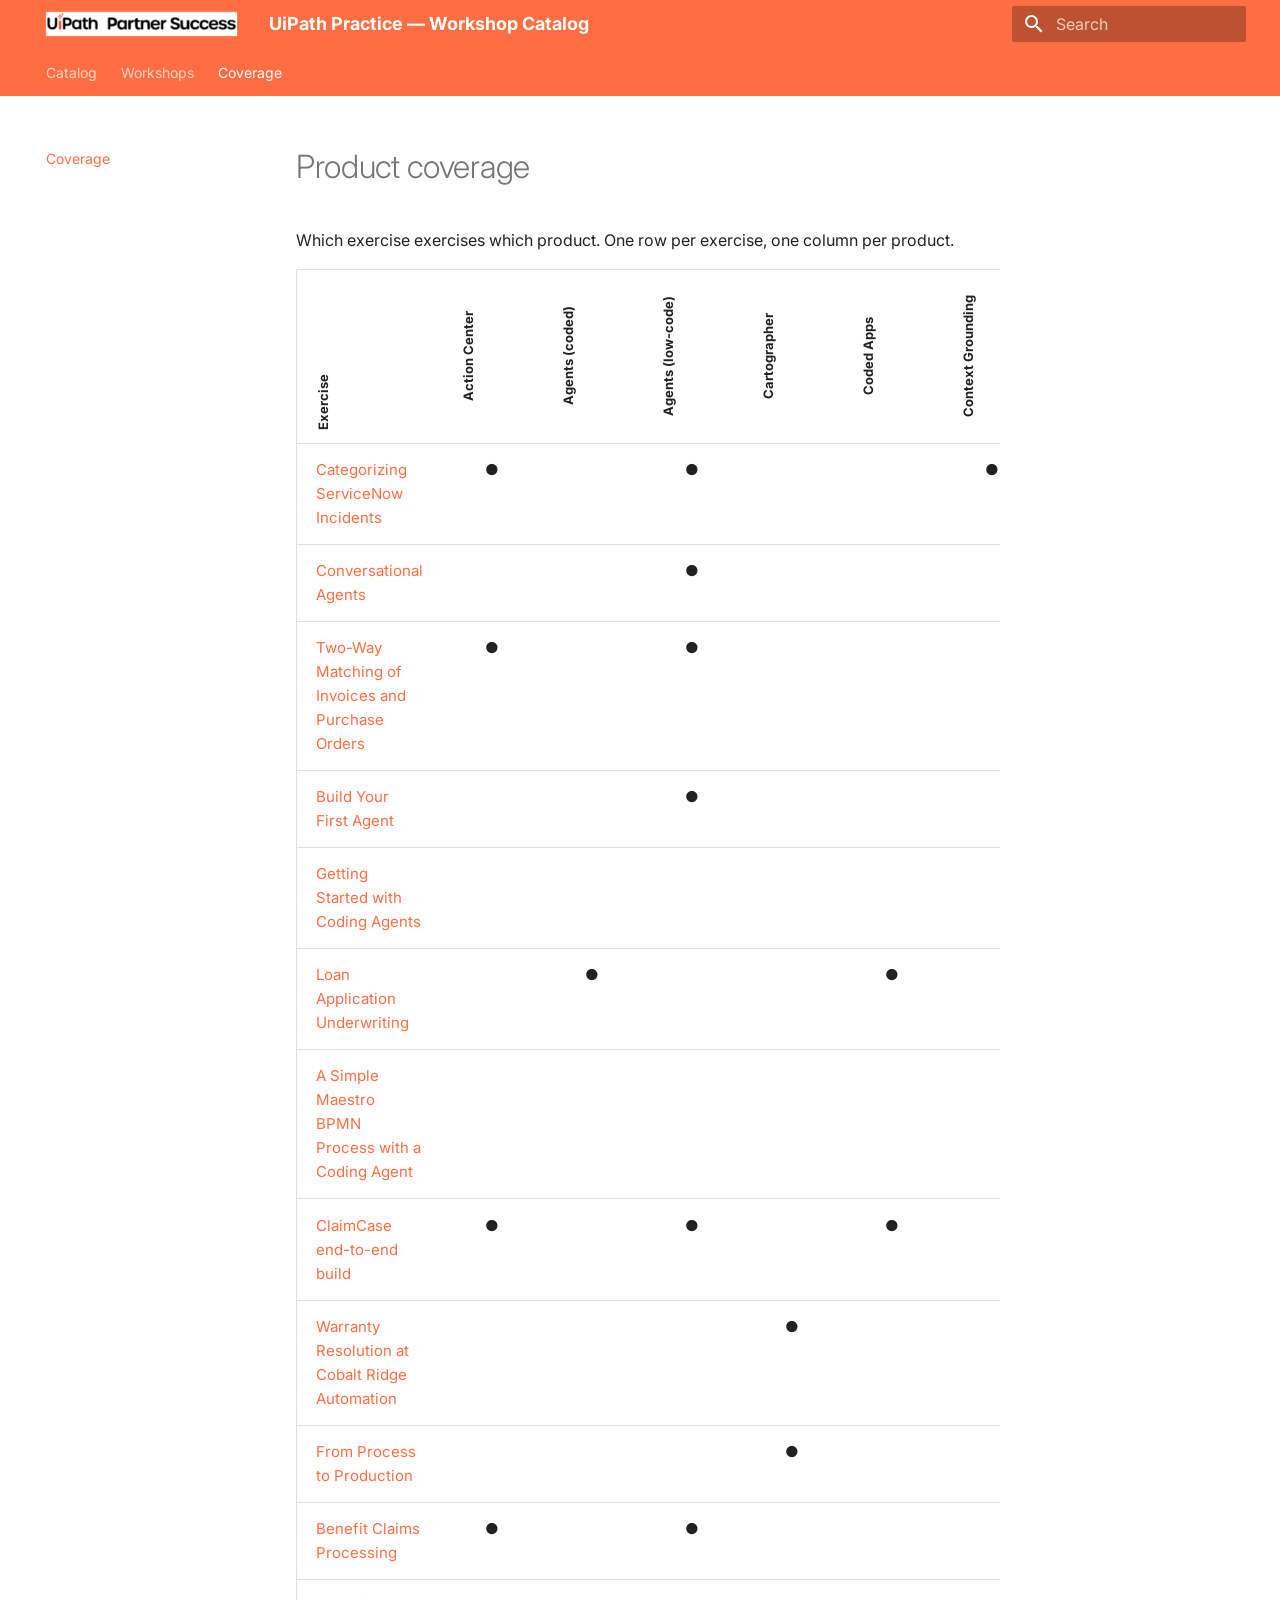
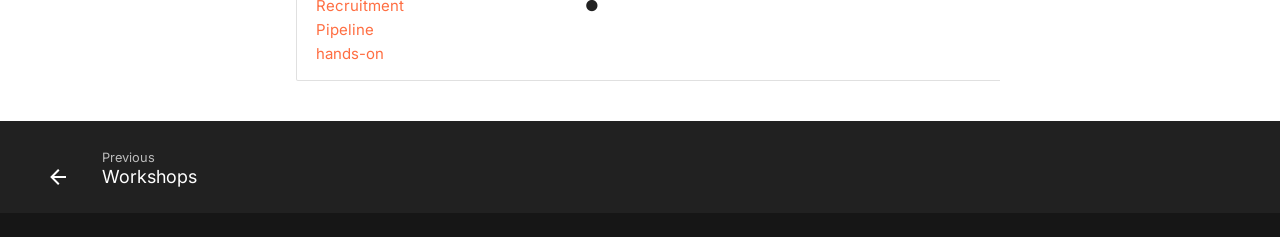
==== coverage/index.html @ 0eebb11f "Deployed 7a39adb with MkDocs version: 1.6.1" ====
<!doctype html>
<html lang="en" class="no-js">
  <head>
    
      <meta charset="utf-8">
      <meta name="viewport" content="width=device-width,initial-scale=1">
      
        <meta name="description" content="Catalog of hands-on UiPath workshops and exercises built by Partner Success">
      
      
      
        <link rel="canonical" href="https://uipath-practice.github.io/coverage/">
      
      
        <link rel="prev" href="../workshops/">
      
      
      
        
      
      
      <link rel="icon" href="../assets/images/favicon.png">
      <meta name="generator" content="mkdocs-1.6.1, mkdocs-material-9.8.0">
    
    
      
        <title>Coverage - UiPath Practice — Workshop Catalog</title>
      
    
    
      <link rel="stylesheet" href="../assets/stylesheets/main.57a0d79d.min.css">
      
        
        <link rel="stylesheet" href="../assets/stylesheets/palette.fb2fffe2.min.css">
      
      


    
    
      
    
    
      
        
        
        <link rel="preconnect" href="https://fonts.gstatic.com" crossorigin>
        <link rel="stylesheet" href="https://fonts.googleapis.com/css?family=Inter:300,300i,400,400i,700,700i%7CRoboto+Mono:400,400i,700,700i&display=fallback">
        <style>:root{--md-text-font:"Inter";--md-code-font:"Roboto Mono"}</style>
      
    
    
      <link rel="stylesheet" href="../stylesheets/extra.css">
    
    <script>__md_scope=new URL("..",location),__md_hash=e=>[...e].reduce(((e,_)=>(e<<5)-e+_.charCodeAt(0)),0),__md_get=(e,_=localStorage,t=__md_scope)=>JSON.parse(_.getItem(t.pathname+"."+e)),__md_set=(e,_,t=localStorage,a=__md_scope)=>{try{t.setItem(a.pathname+"."+e,JSON.stringify(_))}catch(e){}}</script>
    
      

    
    
  </head>
  
  
    
    
    
    
    
    <body dir="ltr" data-md-color-scheme="default" data-md-color-primary="deep-orange" data-md-color-accent="orange">
  
    
    <input class="md-toggle" data-md-toggle="drawer" type="checkbox" id="__drawer" autocomplete="off">
    <input class="md-toggle" data-md-toggle="search" type="checkbox" id="__search" autocomplete="off">
    <label class="md-overlay" for="__drawer"></label>
    <div data-md-component="skip">
      
        
        <a href="#product-coverage" class="md-skip">
          Skip to content
        </a>
      
    </div>
    <div data-md-component="announce">
      
    </div>
    
    
      

<header class="md-header" data-md-component="header">
  <nav class="md-header__inner md-grid" aria-label="Header">
    <a href=".." title="UiPath Practice — Workshop Catalog" class="md-header__button md-logo" aria-label="UiPath Practice — Workshop Catalog" data-md-component="logo">
      
  <img src="../assets/images/logo.png" alt="logo">

    </a>
    <label class="md-header__button md-icon" for="__drawer">
      
      <svg xmlns="http://www.w3.org/2000/svg" viewBox="0 0 24 24"><path d="M3 6h18v2H3zm0 5h18v2H3zm0 5h18v2H3z"/></svg>
    </label>
    <div class="md-header__title" data-md-component="header-title">
      <div class="md-header__ellipsis">
        <div class="md-header__topic">
          <span class="md-ellipsis">
            UiPath Practice — Workshop Catalog
          </span>
        </div>
        <div class="md-header__topic" data-md-component="header-topic">
          <span class="md-ellipsis">
            
              Coverage
            
          </span>
        </div>
      </div>
    </div>
    
      
    
    
    
    
      
      
        <label class="md-header__button md-icon" for="__search">
          
          <svg xmlns="http://www.w3.org/2000/svg" viewBox="0 0 24 24"><path d="M9.5 3A6.5 6.5 0 0 1 16 9.5c0 1.61-.59 3.09-1.56 4.23l.27.27h.79l5 5-1.5 1.5-5-5v-.79l-.27-.27A6.52 6.52 0 0 1 9.5 16 6.5 6.5 0 0 1 3 9.5 6.5 6.5 0 0 1 9.5 3m0 2C7 5 5 7 5 9.5S7 14 9.5 14 14 12 14 9.5 12 5 9.5 5"/></svg>
        </label>
        <div class="md-search" data-md-component="search" role="dialog">
  <label class="md-search__overlay" for="__search"></label>
  <div class="md-search__inner" role="search">
    <form class="md-search__form" name="search">
      <input type="text" class="md-search__input" name="query" aria-label="Search" placeholder="Search" autocapitalize="off" autocorrect="off" autocomplete="off" spellcheck="false" data-md-component="search-query" required>
      <label class="md-search__icon md-icon" for="__search">
        
        <svg xmlns="http://www.w3.org/2000/svg" viewBox="0 0 24 24"><path d="M9.5 3A6.5 6.5 0 0 1 16 9.5c0 1.61-.59 3.09-1.56 4.23l.27.27h.79l5 5-1.5 1.5-5-5v-.79l-.27-.27A6.52 6.52 0 0 1 9.5 16 6.5 6.5 0 0 1 3 9.5 6.5 6.5 0 0 1 9.5 3m0 2C7 5 5 7 5 9.5S7 14 9.5 14 14 12 14 9.5 12 5 9.5 5"/></svg>
        
        <svg xmlns="http://www.w3.org/2000/svg" viewBox="0 0 24 24"><path d="M20 11v2H8l5.5 5.5-1.42 1.42L4.16 12l7.92-7.92L13.5 5.5 8 11z"/></svg>
      </label>
      <nav class="md-search__options" aria-label="Search">
        
        <button type="reset" class="md-search__icon md-icon" title="Clear" aria-label="Clear" tabindex="-1">
          
          <svg xmlns="http://www.w3.org/2000/svg" viewBox="0 0 24 24"><path d="M19 6.41 17.59 5 12 10.59 6.41 5 5 6.41 10.59 12 5 17.59 6.41 19 12 13.41 17.59 19 19 17.59 13.41 12z"/></svg>
        </button>
      </nav>
      
    </form>
    <div class="md-search__output">
      <div class="md-search__scrollwrap" tabindex="0" data-md-scrollfix>
        <div class="md-search-result" data-md-component="search-result">
          <div class="md-search-result__meta">
            Initializing search
          </div>
          <ol class="md-search-result__list" role="presentation"></ol>
        </div>
      </div>
    </div>
  </div>
</div>
      
    
    
  </nav>
  
</header>
    
    <div class="md-container" data-md-component="container">
      
      
        
          
            
<nav class="md-tabs" aria-label="Tabs" data-md-component="tabs">
  <div class="md-grid">
    <ul class="md-tabs__list">
      
        
  
  
  
  
    <li class="md-tabs__item">
      <a href=".." class="md-tabs__link">
        
  
  
    
  
  Catalog

      </a>
    </li>
  

      
        
  
  
  
  
    <li class="md-tabs__item">
      <a href="../workshops/" class="md-tabs__link">
        
  
  
    
  
  Workshops

      </a>
    </li>
  

      
        
  
  
  
    
  
  
    <li class="md-tabs__item md-tabs__item--active">
      <a href="./" class="md-tabs__link">
        
  
  
    
  
  Coverage

      </a>
    </li>
  

      
    </ul>
  </div>
</nav>
          
        
      
      <main class="md-main" data-md-component="main">
        <div class="md-main__inner md-grid">
          
            
              
              <div class="md-sidebar md-sidebar--primary" data-md-component="sidebar" data-md-type="navigation" >
                <div class="md-sidebar__scrollwrap">
                  <div class="md-sidebar__inner">
                    


  


<nav class="md-nav md-nav--primary md-nav--lifted" aria-label="Navigation" data-md-level="0">
  <label class="md-nav__title" for="__drawer">
    <a href=".." title="UiPath Practice — Workshop Catalog" class="md-nav__button md-logo" aria-label="UiPath Practice — Workshop Catalog" data-md-component="logo">
      
  <img src="../assets/images/logo.png" alt="logo">

    </a>
    UiPath Practice — Workshop Catalog
  </label>
  
  <ul class="md-nav__list" data-md-scrollfix>
    
      
      
  
  
  
  
    <li class="md-nav__item">
      <a href=".." class="md-nav__link">
        
  
  
  <span class="md-ellipsis">
    
  
    Catalog
  

    
  </span>
  
  

      </a>
    </li>
  

    
      
      
  
  
  
  
    <li class="md-nav__item">
      <a href="../workshops/" class="md-nav__link">
        
  
  
  <span class="md-ellipsis">
    
  
    Workshops
  

    
  </span>
  
  

      </a>
    </li>
  

    
      
      
  
  
    
  
  
  
    <li class="md-nav__item md-nav__item--active">
      
      <input class="md-nav__toggle md-toggle" type="checkbox" id="__toc">
      
      
        
      
      
      <a href="./" class="md-nav__link md-nav__link--active">
        
  
  
  <span class="md-ellipsis">
    
  
    Coverage
  

    
  </span>
  
  

      </a>
      
    </li>
  

    
  </ul>
</nav>
                  </div>
                </div>
              </div>
            
            
              
              <div class="md-sidebar md-sidebar--secondary" data-md-component="sidebar" data-md-type="toc" >
                <div class="md-sidebar__scrollwrap">
                  <div class="md-sidebar__inner">
                    

<nav class="md-nav md-nav--secondary" aria-label="Table of contents">
  
  
  
    
  
  
</nav>
                  </div>
                </div>
              </div>
            
          
          
            <div class="md-content" data-md-component="content">
              
              <article class="md-content__inner md-typeset">
                
                  



<h1 id="product-coverage">Product coverage</h1>
<p>Which exercise exercises which product. One row per exercise, one column per product.</p>
<div class="coverage">
<table>
<thead>
<tr>
<th>Exercise</th>
<th style="text-align: center;">Action Center</th>
<th style="text-align: center;">Agents (coded)</th>
<th style="text-align: center;">Agents (low-code)</th>
<th style="text-align: center;">Cartographer</th>
<th style="text-align: center;">Coded Apps</th>
<th style="text-align: center;">Context Grounding</th>
<th style="text-align: center;">Conversational Agents</th>
<th style="text-align: center;">Data Fabric</th>
<th style="text-align: center;">Agent Evals</th>
<th style="text-align: center;">Integration Service</th>
<th style="text-align: center;">IXP</th>
<th style="text-align: center;">Maestro BPMN</th>
<th style="text-align: center;">Maestro Case</th>
<th style="text-align: center;">Maestro Flow</th>
<th style="text-align: center;">Orchestrator</th>
<th style="text-align: center;">RPA</th>
<th style="text-align: center;">uip CLI &amp; skills</th>
</tr>
</thead>
<tbody>
<tr>
<td><a href="https://uipath-practice.github.io/AgenticPracticeCourse/categorizing-incidents/">Categorizing ServiceNow Incidents</a></td>
<td style="text-align: center;">●</td>
<td style="text-align: center;"></td>
<td style="text-align: center;">●</td>
<td style="text-align: center;"></td>
<td style="text-align: center;"></td>
<td style="text-align: center;">●</td>
<td style="text-align: center;"></td>
<td style="text-align: center;"></td>
<td style="text-align: center;"></td>
<td style="text-align: center;">●</td>
<td style="text-align: center;"></td>
<td style="text-align: center;"></td>
<td style="text-align: center;"></td>
<td style="text-align: center;"></td>
<td style="text-align: center;"></td>
<td style="text-align: center;"></td>
<td style="text-align: center;"></td>
</tr>
<tr>
<td><a href="https://uipath-practice.github.io/AgenticPracticeCourse/conversational-agents/">Conversational Agents</a></td>
<td style="text-align: center;"></td>
<td style="text-align: center;"></td>
<td style="text-align: center;">●</td>
<td style="text-align: center;"></td>
<td style="text-align: center;"></td>
<td style="text-align: center;"></td>
<td style="text-align: center;">●</td>
<td style="text-align: center;"></td>
<td style="text-align: center;"></td>
<td style="text-align: center;"></td>
<td style="text-align: center;"></td>
<td style="text-align: center;"></td>
<td style="text-align: center;"></td>
<td style="text-align: center;"></td>
<td style="text-align: center;"></td>
<td style="text-align: center;"></td>
<td style="text-align: center;"></td>
</tr>
<tr>
<td><a href="https://uipath-practice.github.io/AgenticPracticeCourse/invoice-matching-ixp/">Two-Way Matching of Invoices and Purchase Orders</a></td>
<td style="text-align: center;">●</td>
<td style="text-align: center;"></td>
<td style="text-align: center;">●</td>
<td style="text-align: center;"></td>
<td style="text-align: center;"></td>
<td style="text-align: center;"></td>
<td style="text-align: center;"></td>
<td style="text-align: center;"></td>
<td style="text-align: center;"></td>
<td style="text-align: center;"></td>
<td style="text-align: center;">●</td>
<td style="text-align: center;">●</td>
<td style="text-align: center;"></td>
<td style="text-align: center;"></td>
<td style="text-align: center;">●</td>
<td style="text-align: center;"></td>
<td style="text-align: center;"></td>
</tr>
<tr>
<td><a href="https://uipath-practice.github.io/CodingAgentsCourse/getting-started/3-build-your-first-agent/">Build Your First Agent</a></td>
<td style="text-align: center;"></td>
<td style="text-align: center;"></td>
<td style="text-align: center;">●</td>
<td style="text-align: center;"></td>
<td style="text-align: center;"></td>
<td style="text-align: center;"></td>
<td style="text-align: center;"></td>
<td style="text-align: center;"></td>
<td style="text-align: center;">●</td>
<td style="text-align: center;"></td>
<td style="text-align: center;"></td>
<td style="text-align: center;"></td>
<td style="text-align: center;"></td>
<td style="text-align: center;"></td>
<td style="text-align: center;"></td>
<td style="text-align: center;"></td>
<td style="text-align: center;">●</td>
</tr>
<tr>
<td><a href="https://uipath-practice.github.io/CodingAgentsCourse/getting-started/">Getting Started with Coding Agents</a></td>
<td style="text-align: center;"></td>
<td style="text-align: center;"></td>
<td style="text-align: center;"></td>
<td style="text-align: center;"></td>
<td style="text-align: center;"></td>
<td style="text-align: center;"></td>
<td style="text-align: center;"></td>
<td style="text-align: center;"></td>
<td style="text-align: center;"></td>
<td style="text-align: center;"></td>
<td style="text-align: center;"></td>
<td style="text-align: center;"></td>
<td style="text-align: center;"></td>
<td style="text-align: center;"></td>
<td style="text-align: center;"></td>
<td style="text-align: center;"></td>
<td style="text-align: center;">●</td>
</tr>
<tr>
<td><a href="https://uipath-practice.github.io/CodingAgentsCourse/loan-application-underwriting/">Loan Application Underwriting</a></td>
<td style="text-align: center;"></td>
<td style="text-align: center;">●</td>
<td style="text-align: center;"></td>
<td style="text-align: center;"></td>
<td style="text-align: center;">●</td>
<td style="text-align: center;"></td>
<td style="text-align: center;"></td>
<td style="text-align: center;"></td>
<td style="text-align: center;"></td>
<td style="text-align: center;"></td>
<td style="text-align: center;"></td>
<td style="text-align: center;"></td>
<td style="text-align: center;"></td>
<td style="text-align: center;">●</td>
<td style="text-align: center;"></td>
<td style="text-align: center;">●</td>
<td style="text-align: center;">●</td>
</tr>
<tr>
<td><a href="https://uipath-practice.github.io/CodingAgentsCourse/getting-started/4-simple-bpmn/">A Simple Maestro BPMN Process with a Coding Agent</a></td>
<td style="text-align: center;"></td>
<td style="text-align: center;"></td>
<td style="text-align: center;"></td>
<td style="text-align: center;"></td>
<td style="text-align: center;"></td>
<td style="text-align: center;"></td>
<td style="text-align: center;"></td>
<td style="text-align: center;"></td>
<td style="text-align: center;"></td>
<td style="text-align: center;"></td>
<td style="text-align: center;"></td>
<td style="text-align: center;">●</td>
<td style="text-align: center;"></td>
<td style="text-align: center;"></td>
<td style="text-align: center;"></td>
<td style="text-align: center;"></td>
<td style="text-align: center;">●</td>
</tr>
<tr>
<td><a href="https://uipath-practice.github.io/ClaimCaseWorkshop/">ClaimCase end-to-end build</a></td>
<td style="text-align: center;">●</td>
<td style="text-align: center;"></td>
<td style="text-align: center;">●</td>
<td style="text-align: center;"></td>
<td style="text-align: center;">●</td>
<td style="text-align: center;"></td>
<td style="text-align: center;"></td>
<td style="text-align: center;">●</td>
<td style="text-align: center;"></td>
<td style="text-align: center;"></td>
<td style="text-align: center;">●</td>
<td style="text-align: center;"></td>
<td style="text-align: center;">●</td>
<td style="text-align: center;"></td>
<td style="text-align: center;">●</td>
<td style="text-align: center;"></td>
<td style="text-align: center;">●</td>
</tr>
<tr>
<td><a href="https://uipath-practice.github.io/CartographerWorkshop/warranty-resolution/">Warranty Resolution at Cobalt Ridge Automation</a></td>
<td style="text-align: center;"></td>
<td style="text-align: center;"></td>
<td style="text-align: center;"></td>
<td style="text-align: center;">●</td>
<td style="text-align: center;"></td>
<td style="text-align: center;"></td>
<td style="text-align: center;"></td>
<td style="text-align: center;"></td>
<td style="text-align: center;"></td>
<td style="text-align: center;"></td>
<td style="text-align: center;"></td>
<td style="text-align: center;"></td>
<td style="text-align: center;"></td>
<td style="text-align: center;"></td>
<td style="text-align: center;"></td>
<td style="text-align: center;"></td>
<td style="text-align: center;"></td>
</tr>
<tr>
<td><a href="https://uipath-practice.github.io/CartographerWorkshop/process-to-production/">From Process to Production</a></td>
<td style="text-align: center;"></td>
<td style="text-align: center;"></td>
<td style="text-align: center;"></td>
<td style="text-align: center;">●</td>
<td style="text-align: center;"></td>
<td style="text-align: center;"></td>
<td style="text-align: center;"></td>
<td style="text-align: center;"></td>
<td style="text-align: center;"></td>
<td style="text-align: center;"></td>
<td style="text-align: center;"></td>
<td style="text-align: center;">●</td>
<td style="text-align: center;"></td>
<td style="text-align: center;"></td>
<td style="text-align: center;"></td>
<td style="text-align: center;"></td>
<td style="text-align: center;">●</td>
</tr>
<tr>
<td><a href="https://uipath-practice.github.io/AgenticProfessionalCourse/benefit-claims-processing/">Benefit Claims Processing</a></td>
<td style="text-align: center;">●</td>
<td style="text-align: center;"></td>
<td style="text-align: center;">●</td>
<td style="text-align: center;"></td>
<td style="text-align: center;"></td>
<td style="text-align: center;"></td>
<td style="text-align: center;"></td>
<td style="text-align: center;"></td>
<td style="text-align: center;"></td>
<td style="text-align: center;">●</td>
<td style="text-align: center;">●</td>
<td style="text-align: center;">●</td>
<td style="text-align: center;"></td>
<td style="text-align: center;"></td>
<td style="text-align: center;"></td>
<td style="text-align: center;">●</td>
<td style="text-align: center;"></td>
</tr>
<tr>
<td><a href="https://uipath-practice.github.io/CodingAgentsRecruitmentPipeline/coding-agents-hands-on/">Recruitment Pipeline hands-on</a></td>
<td style="text-align: center;"></td>
<td style="text-align: center;">●</td>
<td style="text-align: center;"></td>
<td style="text-align: center;"></td>
<td style="text-align: center;"></td>
<td style="text-align: center;"></td>
<td style="text-align: center;"></td>
<td style="text-align: center;"></td>
<td style="text-align: center;"></td>
<td style="text-align: center;"></td>
<td style="text-align: center;"></td>
<td style="text-align: center;"></td>
<td style="text-align: center;"></td>
<td style="text-align: center;">●</td>
<td style="text-align: center;"></td>
<td style="text-align: center;">●</td>
<td style="text-align: center;">●</td>
</tr>
</tbody>
</table>
</div>












                
              </article>
            </div>
          
          
<script>var target=document.getElementById(location.hash.slice(1));target&&target.name&&(target.checked=target.name.startsWith("__tabbed_"))</script>
        </div>
        
          <button type="button" class="md-top md-icon" data-md-component="top" hidden>
  
  <svg xmlns="http://www.w3.org/2000/svg" viewBox="0 0 24 24"><path d="M13 20h-2V8l-5.5 5.5-1.42-1.42L12 4.16l7.92 7.92-1.42 1.42L13 8z"/></svg>
  Back to top
</button>
        
      </main>
      
        <footer class="md-footer">
  
    
      
      <nav class="md-footer__inner md-grid" aria-label="Footer" >
        
          
          <a href="../workshops/" class="md-footer__link md-footer__link--prev" aria-label="Previous: Workshops">
            <div class="md-footer__button md-icon">
              
              <svg xmlns="http://www.w3.org/2000/svg" viewBox="0 0 24 24"><path d="M20 11v2H8l5.5 5.5-1.42 1.42L4.16 12l7.92-7.92L13.5 5.5 8 11z"/></svg>
            </div>
            <div class="md-footer__title">
              <span class="md-footer__direction">
                Previous
              </span>
              <div class="md-ellipsis">
                Workshops
              </div>
            </div>
          </a>
        
        
      </nav>
    
  
  <div class="md-footer-meta md-typeset">
    <div class="md-footer-meta__inner md-grid">
      <div class="md-copyright">
  
  
</div>
      
    </div>
  </div>
</footer>
      
    </div>
    <div class="md-dialog" data-md-component="dialog">
      <div class="md-dialog__inner md-typeset"></div>
    </div>
    
    
    
      
      
      <script id="__config" type="application/json">{"annotate": null, "base": "..", "features": ["navigation.tabs", "navigation.top", "navigation.footer", "search.highlight", "content.code.copy"], "search": "../assets/javascripts/workers/search.a7633da7.min.js", "tags": null, "translations": {"clipboard.copied": "Copied to clipboard", "clipboard.copy": "Copy to clipboard", "search.result.more.one": "1 more on this page", "search.result.more.other": "# more on this page", "search.result.none": "No matching documents", "search.result.one": "1 matching document", "search.result.other": "# matching documents", "search.result.placeholder": "Type to start searching", "search.result.term.missing": "Missing", "select.version": "Select version"}, "version": null}</script>
    
    
      <script src="../assets/javascripts/bundle.c21346df.min.js"></script>
      
    
  </body>
</html>
---- assets/stylesheets/main.57a0d79d.min.css ----
@charset "UTF-8";html{box-sizing:border-box;-webkit-text-size-adjust:none;-moz-text-size-adjust:none;text-size-adjust:none}*,:after,:before{box-sizing:inherit}@media(prefers-reduced-motion){*,:after,:before{transition:none!important}}body{margin:0;-webkit-font-smoothing:antialiased;-moz-osx-font-smoothing:grayscale;--md-text-font-family:var(--md-text-font, _),
    -apple-system, BlinkMacSystemFont, Helvetica, Arial, sans-serif;--md-code-font-family:var(--md-code-font, _),
    SFMono-Regular, Consolas, Menlo, monospace}.md-typeset code:not(.focus-visible),a,button,input,label{-webkit-tap-highlight-color:transparent}a{color:inherit;text-decoration:none}hr{box-sizing:initial;display:block;height:.05rem;padding:0;overflow:visible;border:0}small{font-size:80%}sub,sup{line-height:1em}img{border-style:none}table{border-spacing:0;border-collapse:initial}td,th{font-weight:400;vertical-align:top}button{padding:0;margin:0;font-family:inherit;font-size:inherit;background:#0000;border:0}input{border:0;outline:none}:root{--md-primary-fg-color:#4051b5;--md-primary-fg-color--light:#5d6cc0;--md-primary-fg-color--dark:#303fa1;--md-primary-bg-color:#fff;--md-primary-bg-color--light:#ffffffb3;--md-accent-fg-color:#526cfe;--md-accent-fg-color--transparent:#526cfe1a;--md-accent-bg-color:#fff;--md-accent-bg-color--light:#ffffffb3;--md-typeset-table-sort-icon:url("data:image/svg+xml;charset=utf-8,<svg xmlns='http://www.w3.org/2000/svg' viewBox='0 0 24 24'><path d='m18 21-4-4h3V7h-3l4-4 4 4h-3v10h3M2 19v-2h10v2M2 13v-2h7v2M2 7V5h4v2z'/></svg>");--md-typeset-table-sort-icon--asc:url("data:image/svg+xml;charset=utf-8,<svg xmlns='http://www.w3.org/2000/svg' viewBox='0 0 24 24'><path d='M19 17h3l-4 4-4-4h3V3h2M2 17h10v2H2M6 5v2H2V5m0 6h7v2H2z'/></svg>");--md-typeset-table-sort-icon--desc:url("data:image/svg+xml;charset=utf-8,<svg xmlns='http://www.w3.org/2000/svg' viewBox='0 0 24 24'><path d='M19 7h3l-4-4-4 4h3v14h2M2 17h10v2H2M6 5v2H2V5m0 6h7v2H2z'/></svg>")}[data-md-color-scheme=default]{color-scheme:light}[data-md-color-scheme=default] img[src$="#gh-dark-mode-only"],[data-md-color-scheme=default] img[src$="#only-dark"]{display:none}:root,[data-md-color-scheme=default]{--md-hue:225deg;--md-default-fg-color:#000000de;--md-default-fg-color--light:#0000008a;--md-default-fg-color--lighter:#00000052;--md-default-fg-color--lightest:#00000012;--md-default-bg-color:#fff;--md-default-bg-color--light:#ffffffb3;--md-default-bg-color--lighter:#ffffff4d;--md-default-bg-color--lightest:#ffffff1f;--md-code-fg-color:#36464e;--md-code-bg-color:#f5f5f5;--md-code-bg-color--light:#f5f5f5b3;--md-code-bg-color--lighter:#f5f5f54d;--md-code-hl-color:#4287ff;--md-code-hl-color--light:#4287ff1a;--md-code-hl-number-color:#d52a2a;--md-code-hl-special-color:#db1457;--md-code-hl-function-color:#a846b9;--md-code-hl-constant-color:#6e59d9;--md-code-hl-keyword-color:#3f6ec6;--md-code-hl-string-color:#1c7d4d;--md-code-hl-name-color:var(--md-code-fg-color);--md-code-hl-operator-color:var(--md-default-fg-color--light);--md-code-hl-punctuation-color:var(--md-default-fg-color--light);--md-code-hl-comment-color:var(--md-default-fg-color--light);--md-code-hl-generic-color:var(--md-default-fg-color--light);--md-code-hl-variable-color:var(--md-default-fg-color--light);--md-typeset-color:var(--md-default-fg-color);--md-typeset-a-color:var(--md-primary-fg-color);--md-typeset-del-color:#f5503d26;--md-typeset-ins-color:#0bd57026;--md-typeset-kbd-color:#fafafa;--md-typeset-kbd-accent-color:#fff;--md-typeset-kbd-border-color:#b8b8b8;--md-typeset-mark-color:#ffff0080;--md-typeset-table-color:#0000001f;--md-typeset-table-color--light:#00000009;--md-admonition-fg-color:var(--md-default-fg-color);--md-admonition-bg-color:var(--md-default-bg-color);--md-warning-fg-color:#000000de;--md-warning-bg-color:#ff9;--md-footer-fg-color:#fff;--md-footer-fg-color--light:#ffffffb3;--md-footer-fg-color--lighter:#ffffff73;--md-footer-bg-color:#000000de;--md-footer-bg-color--dark:#00000052;--md-shadow-z1:0 0.2rem 0.5rem #0000000d,
    0 0 0.05rem #0000001a;--md-shadow-z2:0 0.2rem 0.5rem #0000001a,
    0 0 0.05rem #00000040;--md-shadow-z3:0 0.2rem 0.5rem #0003,
    0 0 0.05rem #00000059}.md-icon svg{display:block;width:1.2rem;height:1.2rem;fill:currentcolor}aside,body,input{font-family:var(--md-text-font-family);font-feature-settings:"kern","liga";color:var(--md-typeset-color)}code,kbd,pre{font-family:var(--md-code-font-family);font-feature-settings:"kern"}.md-typeset{font-size:.8rem;line-height:1.6;overflow-wrap:break-word;-webkit-print-color-adjust:exact;color-adjust:exact}@media print{.md-typeset{font-size:.68rem}.md-typeset code,.md-typeset kbd,.md-typeset pre{white-space:pre-wrap}}.md-typeset blockquote,.md-typeset dl,.md-typeset figure,.md-typeset ol,.md-typeset pre,.md-typeset ul{margin-top:1em;margin-bottom:1em}.md-typeset h1{margin:0 0 1.25em;font-size:2em;line-height:1.3;color:var(--md-default-fg-color--light)}.md-typeset h1,.md-typeset h2{font-weight:300;letter-spacing:-.01em}.md-typeset h2{margin:1.6em 0 .64em;font-size:1.5625em;line-height:1.4}.md-typeset h3{margin:1.6em 0 .8em;font-size:1.25em;font-weight:400;line-height:1.5;letter-spacing:-.01em}.md-typeset h2+h3{margin-top:.8em}.md-typeset h4{margin:1em 0;font-weight:700;letter-spacing:-.01em}.md-typeset h5,.md-typeset h6{margin:1.25em 0;font-size:.8em;font-weight:700;color:var(--md-default-fg-color--light);letter-spacing:-.01em}.md-typeset h5{text-transform:uppercase}.md-typeset h5 code{text-transform:none}.md-typeset hr{display:flow-root;margin:1.5em 0;border-bottom:.05rem solid var(--md-default-fg-color--lightest)}.md-typeset a{color:var(--md-typeset-a-color);word-break:break-word}.md-typeset a,.md-typeset a:before{transition:color 125ms}.md-typeset a:focus,.md-typeset a:hover{color:var(--md-accent-fg-color)}.md-typeset a:focus code,.md-typeset a:hover code{color:var(--md-accent-fg-color);background-color:var(--md-accent-fg-color--transparent)}.md-typeset a code{color:var(--md-typeset-a-color)}.md-typeset a.focus-visible{outline-color:var(--md-accent-fg-color);outline-offset:.2rem}.md-typeset code,.md-typeset kbd,.md-typeset pre{font-variant-ligatures:none;color:var(--md-code-fg-color);direction:ltr;transition:background-color 125ms}.md-typeset code{padding:0 .2941176471em;font-size:.85em;word-break:break-word;background-color:var(--md-code-bg-color);border-radius:.1rem;-webkit-box-decoration-break:clone;box-decoration-break:clone;transition:color 125ms,background-color 125ms}.md-typeset code:not(.focus-visible){outline:none}.md-typeset pre{position:relative;display:flow-root;line-height:1.4}.md-typeset pre>code{display:block;padding:.7720588235em 1.1764705882em;margin:0;overflow:auto;word-break:normal;touch-action:auto;scrollbar-color:var(--md-default-fg-color--lighter) #0000;scrollbar-width:thin;outline-color:var(--md-accent-fg-color);box-shadow:none;-webkit-box-decoration-break:slice;box-decoration-break:slice}.md-typeset pre>code:hover{scrollbar-color:var(--md-accent-fg-color) #0000}.md-typeset pre>code::-webkit-scrollbar{width:.2rem;height:.2rem}.md-typeset pre>code::-webkit-scrollbar-thumb{background-color:var(--md-default-fg-color--lighter)}.md-typeset pre>code::-webkit-scrollbar-thumb:hover{background-color:var(--md-accent-fg-color)}.md-typeset kbd{display:inline-block;padding:0 .6666666667em;font-size:.75em;color:var(--md-default-fg-color);word-break:break-word;vertical-align:text-top;background-color:var(--md-typeset-kbd-color);border-radius:.1rem;box-shadow:0 .1rem 0 .05rem var(--md-typeset-kbd-border-color),0 .1rem 0 var(--md-typeset-kbd-border-color),0 -.1rem .2rem var(--md-typeset-kbd-accent-color) inset}.md-typeset mark{color:inherit;word-break:break-word;background-color:var(--md-typeset-mark-color);-webkit-box-decoration-break:clone;box-decoration-break:clone}.md-typeset abbr{text-decoration:none;cursor:help}.md-typeset [data-preview],.md-typeset abbr{border-bottom:.05rem dotted var(--md-default-fg-color--light)}.md-typeset small{opacity:.75}[dir=ltr] .md-typeset sub,[dir=ltr] .md-typeset sup{margin-left:.078125em}[dir=rtl] .md-typeset sub,[dir=rtl] .md-typeset sup{margin-right:.078125em}[dir=ltr] .md-typeset blockquote{padding-left:.6rem;border-left:.2rem solid var(--md-default-fg-color--lighter)}[dir=rtl] .md-typeset blockquote{padding-right:.6rem;border-right:.2rem solid var(--md-default-fg-color--lighter)}.md-typeset blockquote{margin-left:0;margin-right:0;color:var(--md-default-fg-color--light)}.md-typeset ul{list-style-type:disc}.md-typeset ul[type]{list-style-type:revert-layer}[dir=ltr] .md-typeset ol,[dir=ltr] .md-typeset ol li ol,[dir=ltr] .md-typeset ol li ul,[dir=ltr] .md-typeset ul,[dir=ltr] .md-typeset ul li ol,[dir=ltr] .md-typeset ul li ul{margin-left:.625em}[dir=rtl] .md-typeset ol,[dir=rtl] .md-typeset ol li ol,[dir=rtl] .md-typeset ol li ul,[dir=rtl] .md-typeset ul,[dir=rtl] .md-typeset ul li ol,[dir=rtl] .md-typeset ul li ul{margin-right:.625em}.md-typeset ol,.md-typeset ul{padding:0}.md-typeset ol:not([hidden]),.md-typeset ul:not([hidden]){display:flow-root}.md-typeset ol ol,.md-typeset ul ol{list-style-type:lower-alpha}.md-typeset ol ol ol,.md-typeset ul ol ol{list-style-type:lower-roman}.md-typeset ol ol ol ol,.md-typeset ul ol ol ol{list-style-type:upper-alpha}.md-typeset ol ol ol ol ol,.md-typeset ul ol ol ol ol{list-style-type:upper-roman}.md-typeset ol[type],.md-typeset ul[type]{list-style-type:revert-layer}[dir=ltr] .md-typeset ol li,[dir=ltr] .md-typeset ul li{margin-left:1.25em}[dir=rtl] .md-typeset ol li,[dir=rtl] .md-typeset ul li{margin-right:1.25em}.md-typeset ol li,.md-typeset ul li{margin-bottom:.5em}.md-typeset ol li blockquote,.md-typeset ol li p,.md-typeset ul li blockquote,.md-typeset ul li p{margin:.5em 0}.md-typeset ol li:last-child,.md-typeset ul li:last-child{margin-bottom:0}.md-typeset ol li ol,.md-typeset ol li ul,.md-typeset ul li ol,.md-typeset ul li ul{margin-top:.5em;margin-bottom:.5em}[dir=ltr] .md-typeset dd{margin-left:1.875em}[dir=rtl] .md-typeset dd{margin-right:1.875em}.md-typeset dd{margin-top:1em;margin-bottom:1.5em}.md-typeset img,.md-typeset svg,.md-typeset video{max-width:100%;height:auto}.md-typeset img[align=left]{margin:1em 1em 1em 0}.md-typeset img[align=right]{margin:1em 0 1em 1em}.md-typeset img[align]:only-child{margin-top:0}.md-typeset figure{display:flow-root;width:fit-content;max-width:100%;margin:1em auto;text-align:center}.md-typeset figure img{display:block;margin:0 auto}.md-typeset figcaption{max-width:24rem;margin:1em auto;font-style:italic}.md-typeset iframe{max-width:100%}.md-typeset table:not([class]){display:inline-block;max-width:100%;overflow:auto;font-size:.64rem;touch-action:auto;background-color:var(--md-default-bg-color);border:.05rem solid var(--md-typeset-table-color);border-radius:.1rem}@media print{.md-typeset table:not([class]){display:table}}.md-typeset table:not([class])+*{margin-top:1.5em}.md-typeset table:not([class]) td>:first-child,.md-typeset table:not([class]) th>:first-child{margin-top:0}.md-typeset table:not([class]) td>:last-child,.md-typeset table:not([class]) th>:last-child{margin-bottom:0}.md-typeset table:not([class]) td:not([align]),.md-typeset table:not([class]) th:not([align]){text-align:left}[dir=rtl] .md-typeset table:not([class]) td:not([align]),[dir=rtl] .md-typeset table:not([class]) th:not([align]){text-align:right}.md-typeset table:not([class]) th{min-width:5rem;padding:.9375em 1.25em;font-weight:700;vertical-align:top}.md-typeset table:not([class]) td{padding:.9375em 1.25em;vertical-align:top;border-top:.05rem solid var(--md-typeset-table-color)}.md-typeset table:not([class]) tbody tr{transition:background-color 125ms}.md-typeset table:not([class]) tbody tr:hover{background-color:var(--md-typeset-table-color--light);box-shadow:0 .05rem 0 var(--md-default-bg-color) inset}.md-typeset table:not([class]) a{word-break:normal}.md-typeset table th[role=columnheader]{cursor:pointer}[dir=ltr] .md-typeset table th[role=columnheader]:after{margin-left:.5em}[dir=rtl] .md-typeset table th[role=columnheader]:after{margin-right:.5em}.md-typeset table th[role=columnheader]:after{display:inline-block;width:1.2em;height:1.2em;vertical-align:text-bottom;content:"";-webkit-mask-image:var(--md-typeset-table-sort-icon);mask-image:var(--md-typeset-table-sort-icon);-webkit-mask-repeat:no-repeat;mask-repeat:no-repeat;-webkit-mask-size:contain;mask-size:contain;transition:background-color 125ms}.md-typeset table th[role=columnheader]:hover:after{background-color:var(--md-default-fg-color--lighter)}.md-typeset table th[role=columnheader][aria-sort=ascending]:after{background-color:var(--md-default-fg-color--light);-webkit-mask-image:var(--md-typeset-table-sort-icon--asc);mask-image:var(--md-typeset-table-sort-icon--asc)}.md-typeset table th[role=columnheader][aria-sort=descending]:after{background-color:var(--md-default-fg-color--light);-webkit-mask-image:var(--md-typeset-table-sort-icon--desc);mask-image:var(--md-typeset-table-sort-icon--desc)}.md-typeset__scrollwrap{margin:1em -.8rem;overflow-x:auto;touch-action:auto}.md-typeset__table{display:inline-block;padding:0 .8rem;margin-bottom:.5em}@media print{.md-typeset__table{display:block}}html .md-typeset__table table{display:table;width:100%;margin:0;overflow:hidden}@media screen and (max-width:44.984375em){.md-content__inner>pre{margin:1em -.8rem}.md-content__inner>pre code{border-radius:0}}.md-typeset .md-author{position:relative;display:block;flex-shrink:0;width:1.6rem;height:1.6rem;overflow:hidden;border-radius:100%;transition:color 125ms,transform 125ms}.md-typeset .md-author img{display:block}.md-typeset .md-author--more{font-size:.6rem;font-weight:700;line-height:1.6rem;color:var(--md-default-fg-color--lighter);text-align:center;background:var(--md-default-fg-color--lightest)}.md-typeset .md-author--long{width:2.4rem;height:2.4rem}.md-typeset a.md-author{transform:scale(1)}.md-typeset a.md-author img{filter:grayscale(100%) opacity(75%);border-radius:100%;transition:filter 125ms}.md-typeset a.md-author:focus,.md-typeset a.md-author:hover{z-index:1;transform:scale(1.1)}.md-typeset a.md-author:focus img,.md-typeset a.md-author:hover img{filter:grayscale(0)}.md-banner{overflow:auto;color:var(--md-footer-fg-color);background-color:var(--md-footer-bg-color)}@media print{.md-banner{display:none}}.md-banner--warning{color:var(--md-warning-fg-color);background-color:var(--md-warning-bg-color)}.md-banner__inner{padding:0 .8rem;margin:.6rem auto;font-size:.7rem}[dir=ltr] .md-banner__button{float:right}[dir=rtl] .md-banner__button{float:left}.md-banner__button{color:inherit;cursor:pointer;transition:opacity .25s}.no-js .md-banner__button{display:none}.md-banner__button:hover{opacity:.7}html{height:100%;overflow-x:hidden;font-size:125%}@media screen and (min-width:100em){html{font-size:137.5%}}@media screen and (min-width:125em){html{font-size:150%}}body{position:relative;display:flex;flex-direction:column;width:100%;min-height:100%;font-size:.5rem;background-color:var(--md-default-bg-color)}@media print{body{display:block}}@media screen and (max-width:59.984375em){body[data-md-scrolllock]{position:fixed}}.md-grid{max-width:61rem;margin-left:auto;margin-right:auto}.md-container{display:flex;flex-grow:1;flex-direction:column}@media print{.md-container{display:block}}.md-main{flex-grow:1}.md-main__inner{display:flex;height:100%;margin-top:1.5rem}.md-ellipsis{overflow:hidden;text-overflow:ellipsis}.md-toggle{display:none}.md-option{position:absolute;width:0;height:0;opacity:0}.md-option:checked+label:not([hidden]){display:block}.md-option.focus-visible+label{outline-style:auto;outline-color:var(--md-accent-fg-color)}.md-skip{position:fixed;z-index:-1;padding:.3rem .5rem;margin:.5rem;font-size:.64rem;color:var(--md-default-bg-color);background-color:var(--md-default-fg-color);border-radius:.1rem;outline-color:var(--md-accent-fg-color);opacity:0;transform:translateY(.4rem)}.md-skip:focus{z-index:10;opacity:1;transition:transform .25s cubic-bezier(.4,0,.2,1),opacity 175ms 75ms;transform:translateY(0)}@page{margin:25mm}:root{--md-clipboard-icon:url("data:image/svg+xml;charset=utf-8,<svg xmlns='http://www.w3.org/2000/svg' viewBox='0 0 24 24'><path d='M19 21H8V7h11m0-2H8a2 2 0 0 0-2 2v14a2 2 0 0 0 2 2h11a2 2 0 0 0 2-2V7a2 2 0 0 0-2-2m-3-4H4a2 2 0 0 0-2 2v14h2V3h12z'/></svg>");--md-code-select-icon:url("data:image/svg+xml;charset=utf-8,<svg xmlns='http://www.w3.org/2000/svg' viewBox='0 0 24 24'><path d='M19 19h-4v2h4c1.1 0 2-.9 2-2v-4h-2m0-12h-4v2h4v4h2V5c0-1.1-.9-2-2-2M5 5h4V3H5c-1.1 0-2 .9-2 2v4h2m0 6H3v4c0 1.1.9 2 2 2h4v-2H5zm2-4h2v2H7zm4 0h2v2h-2zm4 0h2v2h-2zM7 7h2v2H7zm4 0h2v2h-2zm4 0h2v2h-2zm-8 8h2v2H7zm4 0h2v2h-2zm4 0h2v2h-2z'/></svg>");--md-code-copy-icon:url("data:image/svg+xml;charset=utf-8,<svg xmlns='http://www.w3.org/2000/svg' viewBox='0 0 24 24'><path d='M19 21H8V7h11m0-2H8a2 2 0 0 0-2 2v14a2 2 0 0 0 2 2h11a2 2 0 0 0 2-2V7a2 2 0 0 0-2-2m-3-4H4a2 2 0 0 0-2 2v14h2V3h12z'/></svg>")}.md-clipboard{z-index:1;width:1.5em;height:1.5em;color:var(--md-default-fg-color--lightest);cursor:pointer;border-radius:.1rem;outline-color:var(--md-accent-fg-color);outline-offset:.1rem;transition:color .25s}@media print{.md-clipboard{display:none}}.md-clipboard:not(.focus-visible){outline:none;-webkit-tap-highlight-color:transparent}:hover>.md-clipboard{color:var(--md-default-fg-color--light)}.md-clipboard:focus,.md-clipboard:hover{color:var(--md-accent-fg-color)}.md-clipboard:after{display:block;width:1.125em;height:1.125em;margin:0 auto;content:"";background-color:currentcolor;-webkit-mask-image:var(--md-clipboard-icon);mask-image:var(--md-clipboard-icon);-webkit-mask-repeat:no-repeat;mask-repeat:no-repeat;-webkit-mask-position:center;mask-position:center;-webkit-mask-size:contain;mask-size:contain}.md-clipboard--inline{cursor:pointer}.md-clipboard--inline code{transition:color .25s,background-color .25s}.md-clipboard--inline:focus code,.md-clipboard--inline:hover code{color:var(--md-accent-fg-color);background-color:var(--md-accent-fg-color--transparent)}.md-typeset .md-code__content{display:grid}.md-code__nav{position:absolute;top:.25em;right:.25em;z-index:1;display:flex;gap:.2rem;padding:.2rem;background-color:var(--md-code-bg-color--lighter);border-radius:.1rem;transition:background-color .25s}:hover>.md-code__nav{background-color:var(--md-code-bg-color--light)}.md-code__button{display:block;width:1.5em;height:1.5em;color:var(--md-default-fg-color--lightest);cursor:pointer;outline-color:var(--md-accent-fg-color);outline-offset:.1rem;transition:color .25s}:hover>*>.md-code__button{color:var(--md-default-fg-color--light)}.md-code__button.focus-visible,.md-code__button:hover{color:var(--md-accent-fg-color)}.md-code__button--active{color:var(--md-default-fg-color)!important}.md-code__button:after{display:block;width:1.125em;height:1.125em;margin:0 auto;content:"";background-color:currentcolor;-webkit-mask-repeat:no-repeat;mask-repeat:no-repeat;-webkit-mask-position:center;mask-position:center;-webkit-mask-size:contain;mask-size:contain}.md-code__button[data-md-type=select]:after{-webkit-mask-image:var(--md-code-select-icon);mask-image:var(--md-code-select-icon)}.md-code__button[data-md-type=copy]:after{-webkit-mask-image:var(--md-code-copy-icon);mask-image:var(--md-code-copy-icon)}@keyframes consent{0%{opacity:0;transform:translateY(100%)}to{opacity:1;transform:translateY(0)}}@keyframes overlay{0%{opacity:0}to{opacity:1}}.md-consent__overlay{position:fixed;top:0;z-index:5;width:100%;height:100%;background-color:#0000008a;-webkit-backdrop-filter:blur(.1rem);backdrop-filter:blur(.1rem);opacity:1;animation:overlay .25s both}.md-consent__inner{position:fixed;bottom:0;z-index:5;width:100%;max-height:100%;padding:0;overflow:auto;background-color:var(--md-default-bg-color);border:0;border-radius:.1rem;box-shadow:0 0 .2rem #0000001a,0 .2rem .4rem #0003;animation:consent .5s cubic-bezier(.1,.7,.1,1) both}.md-consent__form{padding:.8rem}.md-consent__settings{display:none;margin:1em 0}input:checked+.md-consent__settings{display:block}.md-consent__controls{margin-bottom:.8rem}.md-typeset .md-consent__controls .md-button{display:inline}@media screen and (max-width:44.984375em){.md-typeset .md-consent__controls .md-button{display:block;width:100%;margin-top:.4rem;text-align:center}}.md-consent label{cursor:pointer}.md-content{flex-grow:1;min-width:0}.md-content__inner{padding-top:.6rem;margin:0 .8rem 1.2rem}@media screen and (min-width:76.25em){[dir=ltr] .md-sidebar--primary:not([hidden])~.md-content>.md-content__inner,[dir=rtl] .md-sidebar--secondary:not([hidden])~.md-content>.md-content__inner{margin-left:1.2rem}[dir=ltr] .md-sidebar--secondary:not([hidden])~.md-content>.md-content__inner,[dir=rtl] .md-sidebar--primary:not([hidden])~.md-content>.md-content__inner{margin-right:1.2rem}}.md-content__inner:before{display:block;height:.4rem;content:""}.md-content__inner>:last-child{margin-bottom:0}[dir=ltr] .md-content__button{float:right;margin-left:.4rem}[dir=rtl] .md-content__button{float:left;margin-right:.4rem}.md-content__button{padding:0;margin:.4rem 0}@media print{.md-content__button{display:none}}.md-typeset .md-content__button{color:var(--md-default-fg-color--lighter)}.md-content__button svg{display:inline;vertical-align:top}[dir=rtl] .md-content__button svg{transform:scaleX(-1)}[dir=ltr] .md-dialog{right:.8rem}[dir=rtl] .md-dialog{left:.8rem}.md-dialog{position:fixed;bottom:.8rem;z-index:4;min-width:11.1rem;padding:.4rem .6rem;pointer-events:none;background-color:var(--md-default-fg-color);border-radius:.1rem;box-shadow:var(--md-shadow-z3);opacity:0;transition:transform 0s .4s,opacity .4s;transform:translateY(100%)}@media print{.md-dialog{display:none}}.md-dialog--active{pointer-events:auto;opacity:1;transition:transform .4s cubic-bezier(.075,.85,.175,1),opacity .4s;transform:translateY(0)}.md-dialog__inner{font-size:.7rem;color:var(--md-default-bg-color)}.md-feedback{margin:2em 0 1em;text-align:center}.md-feedback fieldset{padding:0;margin:0;border:none}.md-feedback__title{margin:1em auto;font-weight:700}.md-feedback__inner{position:relative}.md-feedback__list{position:relative;display:flex;flex-wrap:wrap;place-content:baseline center}.md-feedback__list:hover .md-icon:not(:disabled){color:var(--md-default-fg-color--lighter)}:disabled .md-feedback__list{min-height:1.8rem}.md-feedback__icon{flex-shrink:0;margin:0 .1rem;color:var(--md-default-fg-color--light);cursor:pointer;transition:color 125ms}.md-feedback__icon:not(:disabled).md-icon:hover{color:var(--md-accent-fg-color)}.md-feedback__icon:disabled{color:var(--md-default-fg-color--lightest);pointer-events:none}.md-feedback__note{position:relative;opacity:0;transition:transform .4s cubic-bezier(.1,.7,.1,1),opacity .15s;transform:translateY(.4rem)}.md-feedback__note>*{max-width:16rem;margin:0 auto}:disabled .md-feedback__note{opacity:1;transform:translateY(0)}@media print{.md-feedback,.md-footer{display:none}}.md-footer{color:var(--md-footer-fg-color);background-color:var(--md-footer-bg-color)}.md-footer__inner{justify-content:space-between;padding:.2rem;overflow:auto}.md-footer__inner:not([hidden]){display:flex}.md-footer__link{display:flex;flex-grow:.01;align-items:end;max-width:100%;margin-top:1rem;margin-bottom:.4rem;overflow:hidden;outline-color:var(--md-accent-fg-color);transition:opacity .25s}.md-footer__link:focus,.md-footer__link:hover{opacity:.7}[dir=rtl] .md-footer__link svg{transform:scaleX(-1)}@media screen and (max-width:44.984375em){.md-footer__link--prev{flex-shrink:0}.md-footer__link--prev .md-footer__title{display:none}}[dir=ltr] .md-footer__link--next{margin-left:auto}.md-footer__link--next{text-align:right}[dir=rtl] .md-footer__link--next{margin-right:auto;text-align:left}.md-footer__title{flex-grow:1;max-width:calc(100% - 2.4rem);padding:0 1rem;margin-bottom:.7rem;font-size:.9rem;white-space:nowrap}.md-footer__button{padding:.4rem;margin:.2rem}.md-footer__direction{font-size:.64rem;opacity:.7}.md-footer-meta{background-color:var(--md-footer-bg-color--dark)}.md-footer-meta__inner{display:flex;flex-wrap:wrap;justify-content:space-between;padding:.2rem}html .md-footer-meta.md-typeset a{color:var(--md-footer-fg-color--light)}html .md-footer-meta.md-typeset a:focus,html .md-footer-meta.md-typeset a:hover{color:var(--md-footer-fg-color)}.md-copyright{width:100%;padding:.4rem 0;margin:auto .6rem;font-size:.64rem;color:var(--md-footer-fg-color--lighter)}.md-copyright__highlight{color:var(--md-footer-fg-color--light)}.md-social{display:inline-flex;gap:.2rem;padding:.2rem 0 .6rem;margin:0 .4rem}@media screen and (min-width:45em){.md-copyright{width:auto}.md-social{padding:.6rem 0}}.md-social__link{display:inline-block;width:1.6rem;height:1.6rem;text-align:center}.md-social__link:before{line-height:1.9}.md-social__link svg{max-height:.8rem;vertical-align:-25%;fill:currentcolor}.md-typeset .md-button{display:inline-block;padding:.625em 2em;font-weight:700;color:var(--md-primary-fg-color);cursor:pointer;border:.1rem solid;border-radius:.1rem;transition:color 125ms,background-color 125ms,border-color 125ms}.md-typeset .md-button--primary{color:var(--md-primary-bg-color);background-color:var(--md-primary-fg-color);border-color:var(--md-primary-fg-color)}.md-typeset .md-button:focus,.md-typeset .md-button:hover{color:var(--md-accent-bg-color);background-color:var(--md-accent-fg-color);border-color:var(--md-accent-fg-color)}[dir=ltr] .md-typeset .md-input,[dir=rtl] .md-typeset .md-input{border-top-left-radius:.1rem}[dir=ltr] .md-typeset .md-input,[dir=rtl] .md-typeset .md-input{border-top-right-radius:.1rem}.md-typeset .md-input{height:1.8rem;padding:0 .6rem;font-size:.8rem;border-bottom:.1rem solid var(--md-default-fg-color--lighter);box-shadow:var(--md-shadow-z1);transition:border .25s,box-shadow .25s}.md-typeset .md-input:focus,.md-typeset .md-input:hover{border-bottom-color:var(--md-accent-fg-color);box-shadow:var(--md-shadow-z2)}.md-typeset .md-input--stretch{width:100%}.md-header{position:sticky;left:0;right:0;top:0;z-index:4;display:block;color:var(--md-primary-bg-color);background-color:var(--md-primary-fg-color);box-shadow:0 0 .2rem #0000,0 .2rem .4rem #0000}@media print{.md-header{display:none}}.md-header[hidden]{transition:transform .25s cubic-bezier(.8,0,.6,1),box-shadow .25s;transform:translateY(-100%)}.md-header--shadow{box-shadow:0 0 .2rem #0000001a,0 .2rem .4rem #0003;transition:transform .25s cubic-bezier(.1,.7,.1,1),box-shadow .25s}.md-header__inner{display:flex;align-items:center;padding:0 .2rem}.md-header__button{position:relative;z-index:1;padding:.4rem;margin:.2rem;color:currentcolor;vertical-align:middle;cursor:pointer;outline-color:var(--md-accent-fg-color);transition:opacity .25s}.md-header__button:hover{opacity:.7}.md-header__button:not([hidden]){display:inline-block}.md-header__button:not(.focus-visible){outline:none;-webkit-tap-highlight-color:transparent}.md-header__button.md-logo{padding:.4rem;margin:.2rem}@media screen and (max-width:76.234375em){.md-header__button.md-logo{display:none}}.md-header__button.md-logo img,.md-header__button.md-logo svg{display:block;width:auto;height:1.2rem;fill:currentcolor}@media screen and (min-width:60em){.md-header__button[for=__search]{display:none}}.no-js .md-header__button[for=__search]{display:none}[dir=rtl] .md-header__button[for=__search] svg{transform:scaleX(-1)}@media screen and (min-width:76.25em){.md-header__button[for=__drawer]{display:none}}.md-header__topic{position:absolute;display:flex;max-width:100%;white-space:nowrap;transition:transform .4s cubic-bezier(.1,.7,.1,1),opacity .15s}.md-header__topic+.md-header__topic{z-index:-1;pointer-events:none;opacity:0;transition:transform .4s cubic-bezier(1,.7,.1,.1),opacity .15s;transform:translateX(1.25rem)}[dir=rtl] .md-header__topic+.md-header__topic{transform:translateX(-1.25rem)}.md-draft,.md-header__topic:first-child,.md-nav__title{font-weight:700}[dir=ltr] .md-header__title{margin-left:1rem;margin-right:.4rem}[dir=rtl] .md-header__title{margin-right:1rem;margin-left:.4rem}.md-header__title{flex-grow:1;height:2.4rem;font-size:.9rem;line-height:2.4rem}.md-header__title--active .md-header__topic{z-index:-1;pointer-events:none;opacity:0;transition:transform .4s cubic-bezier(1,.7,.1,.1),opacity .15s;transform:translateX(-1.25rem)}[dir=rtl] .md-header__title--active .md-header__topic{transform:translateX(1.25rem)}.md-header__title--active .md-header__topic+.md-header__topic{z-index:0;pointer-events:auto;opacity:1;transition:transform .4s cubic-bezier(.1,.7,.1,1),opacity .15s;transform:translateX(0)}.md-header__title>.md-header__ellipsis{position:relative;width:100%;height:100%}.md-header__option{display:flex;flex-shrink:0;max-width:100%;white-space:nowrap;transition:max-width 0s .25s,opacity .25s .25s}[data-md-toggle=search]:checked~.md-header .md-header__option{max-width:0;opacity:0;transition:max-width,opacity}.md-header__option>input{bottom:0}.md-header__source{display:none}@media screen and (min-width:60em){[dir=ltr] .md-header__source{margin-left:1rem}[dir=rtl] .md-header__source{margin-right:1rem}.md-header__source{display:block;width:11.7rem;max-width:11.7rem}}@media screen and (min-width:76.25em){[dir=ltr] .md-header__source{margin-left:1.4rem}[dir=rtl] .md-header__source{margin-right:1.4rem}}.md-meta{font-size:.7rem;line-height:1.3;color:var(--md-default-fg-color--light)}.md-meta__list{display:inline-flex;flex-wrap:wrap;padding:0;margin:0;list-style:none}.md-meta__item:not(:last-child):after{margin-left:.2rem;margin-right:.2rem;content:"·"}.md-meta__link{color:var(--md-typeset-a-color)}.md-meta__link:focus,.md-meta__link:hover{color:var(--md-accent-fg-color)}.md-draft{display:inline-block;padding-left:.5714285714em;padding-right:.5714285714em;color:#fff;background-color:#ff1744;border-radius:.125em}:root{--md-nav-icon--prev:url("data:image/svg+xml;charset=utf-8,<svg xmlns='http://www.w3.org/2000/svg' viewBox='0 0 24 24'><path d='M20 11v2H8l5.5 5.5-1.42 1.42L4.16 12l7.92-7.92L13.5 5.5 8 11z'/></svg>");--md-nav-icon--next:url("data:image/svg+xml;charset=utf-8,<svg xmlns='http://www.w3.org/2000/svg' viewBox='0 0 24 24'><path d='M8.59 16.58 13.17 12 8.59 7.41 10 6l6 6-6 6z'/></svg>");--md-toc-icon:url("data:image/svg+xml;charset=utf-8,<svg xmlns='http://www.w3.org/2000/svg' viewBox='0 0 24 24'><path d='M3 9h14V7H3zm0 4h14v-2H3zm0 4h14v-2H3zm16 0h2v-2h-2zm0-10v2h2V7zm0 6h2v-2h-2z'/></svg>");--md-path-icon:url("data:image/svg+xml;charset=utf-8,<svg xmlns='http://www.w3.org/2000/svg' viewBox='0 0 24 24'><path d='M8.59 16.58 13.17 12 8.59 7.41 10 6l6 6-6 6z'/></svg>");--md-post-pin-icon:url("data:image/svg+xml;charset=utf-8,<svg xmlns='http://www.w3.org/2000/svg' viewBox='0 0 24 24'><path d='M16 12V4h1V2H7v2h1v8l-2 2v2h5.2v6h1.6v-6H18v-2z'/></svg>");--md-progress-value:0;--md-progress-delay:400ms;--md-search-result-icon:url("data:image/svg+xml;charset=utf-8,<svg xmlns='http://www.w3.org/2000/svg' viewBox='0 0 24 24'><path d='M14 2H6a2 2 0 0 0-2 2v16a2 2 0 0 0 2 2h7c-.41-.25-.8-.56-1.14-.9-.33-.33-.61-.7-.86-1.1H6V4h7v5h5v1.18c.71.16 1.39.43 2 .82V8zm6.31 16.9c1.33-2.11.69-4.9-1.4-6.22-2.11-1.33-4.91-.68-6.22 1.4-1.34 2.11-.69 4.89 1.4 6.22 1.46.93 3.32.93 4.79.02L22 23.39 23.39 22zm-3.81.1a2.5 2.5 0 0 1-2.5-2.5 2.5 2.5 0 0 1 2.5-2.5 2.5 2.5 0 0 1 2.5 2.5 2.5 2.5 0 0 1-2.5 2.5'/></svg>")}.md-nav,.md-nav__link .md-typeset{font-size:.7rem;line-height:1.3}.md-nav__title{display:block;padding:0 .6rem;overflow:hidden;color:var(--md-default-fg-color--light);text-overflow:ellipsis}.md-nav__title .md-nav__button{display:none}.md-nav__title .md-nav__button img{width:auto;height:100%}.md-nav__title .md-nav__button.md-logo img,.md-nav__title .md-nav__button.md-logo svg{display:block;width:auto;max-width:100%;height:2.4rem;object-fit:contain;fill:currentcolor}.md-nav__list{padding:0;margin:0;list-style:none}.md-nav__link{display:flex;gap:.4rem;align-items:flex-start;margin-top:.625em;scroll-snap-align:start;transition:color 125ms}.md-nav__link--passed,.md-nav__link--passed code{color:var(--md-default-fg-color--light)}.md-nav__item .md-nav__link--active,.md-nav__item .md-nav__link--active code{color:var(--md-typeset-a-color)}.md-nav__link .md-ellipsis{position:relative}.md-nav__link .md-ellipsis code{word-break:normal}[dir=ltr] .md-nav__link .md-icon:last-child{margin-left:auto}[dir=rtl] .md-nav__link .md-icon:last-child{margin-right:auto}.md-nav__link svg{position:relative;flex-shrink:0;height:1.3em;fill:currentcolor}.md-nav__link[for]:focus,.md-nav__link[for]:hover,.md-nav__link[href]:focus,.md-nav__link[href]:hover{color:var(--md-accent-fg-color);cursor:pointer}.md-nav__link[for]:focus code,.md-nav__link[for]:hover code,.md-nav__link[href]:focus code,.md-nav__link[href]:hover code{color:var(--md-accent-fg-color);background-color:var(--md-accent-fg-color--transparent)}.md-nav__link.focus-visible,.md-pagination__link.focus-visible{outline-color:var(--md-accent-fg-color);outline-offset:.2rem}.md-nav--primary .md-nav__link[for=__toc]{display:none}.md-nav--primary .md-nav__link[for=__toc] .md-icon:after{display:block;width:100%;height:100%;background-color:currentcolor;-webkit-mask-image:var(--md-toc-icon);mask-image:var(--md-toc-icon)}.md-nav--primary .md-nav__link[for=__toc]~.md-nav,.md-nav__source{display:none}.md-nav__container>.md-nav__link{margin-top:0}.md-nav__container>.md-nav__link:first-child{flex-grow:1;min-width:0}.md-nav__icon{flex-shrink:0}@media screen and (max-width:76.234375em){.md-nav--primary,.md-nav--primary .md-nav{position:absolute;left:0;right:0;top:0;z-index:1;display:flex;flex-direction:column;height:100%;background-color:var(--md-default-bg-color)}.md-nav--primary .md-nav__item,.md-nav--primary .md-nav__title{font-size:.8rem;line-height:1.5}.md-nav--primary .md-nav__title{position:relative;height:5.6rem;padding:3rem .8rem .2rem;line-height:2.4rem;color:var(--md-default-fg-color--light);white-space:nowrap;cursor:pointer;background-color:var(--md-default-fg-color--lightest)}[dir=ltr] .md-nav--primary .md-nav__title .md-nav__icon{left:.4rem}[dir=rtl] .md-nav--primary .md-nav__title .md-nav__icon{right:.4rem}.md-nav--primary .md-nav__title .md-nav__icon{position:absolute;top:.4rem;display:block;width:1.2rem;height:1.2rem;margin:.2rem}.md-nav--primary .md-nav__title .md-nav__icon:after{display:block;width:100%;height:100%;content:"";background-color:currentcolor;-webkit-mask-image:var(--md-nav-icon--prev);mask-image:var(--md-nav-icon--prev);-webkit-mask-repeat:no-repeat;mask-repeat:no-repeat;-webkit-mask-position:center;mask-position:center;-webkit-mask-size:contain;mask-size:contain}.md-nav--primary .md-nav__title~.md-nav__list{overflow-y:auto;touch-action:pan-y;scroll-snap-type:y mandatory;background-color:var(--md-default-bg-color);box-shadow:0 .05rem 0 var(--md-default-fg-color--lightest) inset}.md-nav--primary .md-nav__title~.md-nav__list>:first-child{border-top:0}.md-nav--primary .md-nav__title[for=__drawer]{font-weight:700;color:var(--md-primary-bg-color);background-color:var(--md-primary-fg-color)}.md-nav--primary .md-nav__title .md-logo{position:absolute;left:.2rem;right:.2rem;top:.2rem;display:block;padding:.4rem;margin:.2rem}.md-nav--primary .md-nav__list{flex:1}.md-nav--primary .md-nav__item{border-top:.05rem solid var(--md-default-fg-color--lightest)}.md-nav--primary .md-nav__item--active>.md-nav__link{color:var(--md-typeset-a-color)}.md-nav--primary .md-nav__item--active>.md-nav__link:focus,.md-nav--primary .md-nav__item--active>.md-nav__link:hover{color:var(--md-accent-fg-color)}.md-nav--primary .md-nav__link{padding:.6rem .8rem;margin-top:0}.md-nav--primary .md-nav__link svg{margin-top:.1em}.md-nav--primary .md-nav__link>.md-nav__link{padding:0}[dir=ltr] .md-nav--primary .md-nav__link .md-nav__icon{margin-right:-.2rem}[dir=rtl] .md-nav--primary .md-nav__link .md-nav__icon{margin-left:-.2rem}.md-nav--primary .md-nav__link .md-nav__icon{width:1.2rem;height:1.2rem;font-size:1.2rem}.md-nav--primary .md-nav__link .md-nav__icon:after{display:block;width:100%;height:100%;content:"";background-color:currentcolor;-webkit-mask-image:var(--md-nav-icon--next);mask-image:var(--md-nav-icon--next);-webkit-mask-repeat:no-repeat;mask-repeat:no-repeat;-webkit-mask-position:center;mask-position:center;-webkit-mask-size:contain;mask-size:contain}[dir=rtl] .md-nav--primary .md-nav__icon:after{transform:scale(-1)}.md-nav--primary .md-nav--secondary .md-nav{position:static;background-color:initial}[dir=ltr] .md-nav--primary .md-nav--secondary .md-nav .md-nav__link{padding-left:1.4rem}[dir=rtl] .md-nav--primary .md-nav--secondary .md-nav .md-nav__link{padding-right:1.4rem}[dir=ltr] .md-nav--primary .md-nav--secondary .md-nav .md-nav .md-nav__link{padding-left:2rem}[dir=rtl] .md-nav--primary .md-nav--secondary .md-nav .md-nav .md-nav__link{padding-right:2rem}[dir=ltr] .md-nav--primary .md-nav--secondary .md-nav .md-nav .md-nav .md-nav__link{padding-left:2.6rem}[dir=rtl] .md-nav--primary .md-nav--secondary .md-nav .md-nav .md-nav .md-nav__link{padding-right:2.6rem}[dir=ltr] .md-nav--primary .md-nav--secondary .md-nav .md-nav .md-nav .md-nav .md-nav__link{padding-left:3.2rem}[dir=rtl] .md-nav--primary .md-nav--secondary .md-nav .md-nav .md-nav .md-nav .md-nav__link{padding-right:3.2rem}.md-nav--secondary{background-color:initial}.md-nav__toggle~.md-nav{display:flex;opacity:0;transition:transform .25s cubic-bezier(.8,0,.6,1),opacity 125ms 50ms;transform:translateX(100%)}[dir=rtl] .md-nav__toggle~.md-nav{transform:translateX(-100%)}.md-nav__toggle:checked~.md-nav{opacity:1;transition:transform .25s cubic-bezier(.4,0,.2,1),opacity 125ms 125ms;transform:translateX(0)}.md-nav__toggle:checked~.md-nav>.md-nav__list{backface-visibility:hidden}}@media screen and (max-width:59.984375em){.md-nav--primary .md-nav__link[for=__toc]{display:flex}.md-nav--primary .md-nav__link[for=__toc] .md-icon:after{content:""}.md-nav--primary .md-nav__link[for=__toc]+.md-nav__link{display:none}.md-nav--primary .md-nav__link[for=__toc]~.md-nav{display:flex}.md-nav__source{display:block;padding:0 .2rem;color:var(--md-primary-bg-color);background-color:var(--md-primary-fg-color--dark)}}@media screen and (min-width:60em) and (max-width:76.234375em){.md-nav--integrated .md-nav__link[for=__toc]{display:flex}.md-nav--integrated .md-nav__link[for=__toc] .md-icon:after{content:""}.md-nav--integrated .md-nav__link[for=__toc]+.md-nav__link{display:none}.md-nav--integrated .md-nav__link[for=__toc]~.md-nav{display:flex}}@media screen and (min-width:60em){.md-nav{margin-bottom:-.4rem}.md-nav--secondary .md-nav__title{position:sticky;top:0;z-index:1;background:var(--md-default-bg-color);box-shadow:0 0 .4rem .4rem var(--md-default-bg-color)}.md-nav--secondary .md-nav__title[for=__toc]{scroll-snap-align:start}.md-nav--secondary .md-nav__title .md-nav__icon{display:none}[dir=ltr] .md-nav--secondary .md-nav__list{padding-left:.6rem}[dir=rtl] .md-nav--secondary .md-nav__list{padding-right:.6rem}.md-nav--secondary .md-nav__list{padding-bottom:.4rem}[dir=ltr] .md-nav--secondary .md-nav__item>.md-nav__link{margin-right:.4rem}[dir=rtl] .md-nav--secondary .md-nav__item>.md-nav__link{margin-left:.4rem}}@media screen and (min-width:76.25em){.md-nav{margin-bottom:-.4rem;transition:max-height .25s cubic-bezier(.86,0,.07,1)}.md-nav--primary .md-nav__title{position:sticky;top:0;z-index:1;background:var(--md-default-bg-color);box-shadow:0 0 .4rem .4rem var(--md-default-bg-color)}.md-nav--primary .md-nav__title[for=__drawer]{scroll-snap-align:start}.md-nav--primary .md-nav__title .md-nav__icon{display:none}[dir=ltr] .md-nav--primary .md-nav__list{padding-left:.6rem}[dir=rtl] .md-nav--primary .md-nav__list{padding-right:.6rem}.md-nav--primary .md-nav__list{padding-bottom:.4rem}[dir=ltr] .md-nav--primary .md-nav__item>.md-nav__link{margin-right:.4rem}[dir=rtl] .md-nav--primary .md-nav__item>.md-nav__link{margin-left:.4rem}.md-nav__toggle~.md-nav{display:grid;grid-template-rows:minmax(.4rem,0fr);visibility:collapse;opacity:0;transition:grid-template-rows .25s cubic-bezier(.86,0,.07,1),opacity .25s,visibility 0s .25s}.md-nav__toggle~.md-nav>.md-nav__list{overflow:hidden}.md-nav__toggle.md-toggle--indeterminate~.md-nav,.md-nav__toggle:checked~.md-nav{grid-template-rows:minmax(.4rem,1fr);visibility:visible;opacity:1;transition:grid-template-rows .25s cubic-bezier(.86,0,.07,1),opacity .15s .1s,visibility}.md-nav__toggle.md-toggle--indeterminate~.md-nav{transition:none}.md-nav__item--nested>.md-nav>.md-nav__title{display:none}.md-nav__item--section{display:block;margin:1.25em 0}.md-nav__item--section:last-child{margin-bottom:0}.md-nav__item--section>.md-nav__link{font-weight:700}.md-nav--lifted>.md-nav__list>.md-nav__item>[for],.md-nav__item--section>.md-nav__link[for]{color:var(--md-default-fg-color--light)}.md-nav--lifted>.md-nav__list>.md-nav__item--active>.md-nav__link:not(.md-nav__container),.md-nav__item--section>.md-nav__link:not(.md-nav__container){pointer-events:none}.md-nav__item--section>.md-nav__link .md-icon,.md-nav__item--section>.md-nav__link>[for]{display:none}[dir=ltr] .md-nav__item--section>.md-nav{margin-left:-.6rem}[dir=rtl] .md-nav__item--section>.md-nav{margin-right:-.6rem}.md-nav__item--section>.md-nav{display:block;visibility:visible;opacity:1}.md-nav__item--section>.md-nav>.md-nav__list>.md-nav__item{padding:0}.md-nav__icon{width:.9rem;height:.9rem;border-radius:100%;transition:background-color .25s}.md-nav__icon:hover{background-color:var(--md-accent-fg-color--transparent)}.md-nav__icon:after{display:inline-block;width:100%;height:100%;vertical-align:-.1rem;content:"";background-color:currentcolor;border-radius:100%;-webkit-mask-image:var(--md-nav-icon--next);mask-image:var(--md-nav-icon--next);-webkit-mask-repeat:no-repeat;mask-repeat:no-repeat;-webkit-mask-position:center;mask-position:center;-webkit-mask-size:contain;mask-size:contain;transition:transform .25s}[dir=rtl] .md-nav__icon:after{transform:rotate(180deg)}.md-nav__item--nested .md-nav__toggle:checked~.md-nav__link .md-nav__icon:after,.md-nav__item--nested .md-toggle--indeterminate~.md-nav__link .md-nav__icon:after{transform:rotate(90deg)}.md-nav--lifted>.md-nav__list>.md-nav__item,.md-nav--lifted>.md-nav__title{display:none}.md-nav--lifted>.md-nav__list>.md-nav__item--active{display:block}.md-nav--lifted>.md-nav__list>.md-nav__item--active>.md-nav__link{position:sticky;top:0;z-index:1;margin-top:0;background:var(--md-default-bg-color);box-shadow:0 0 .4rem .4rem var(--md-default-bg-color)}.md-nav--lifted>.md-nav__list>.md-nav__item--active.md-nav__item--section{margin:0}[dir=ltr] .md-nav--lifted>.md-nav__list>.md-nav__item>.md-nav:not(.md-nav--secondary){margin-left:-.6rem}[dir=rtl] .md-nav--lifted>.md-nav__list>.md-nav__item>.md-nav:not(.md-nav--secondary){margin-right:-.6rem}.md-nav--lifted .md-nav[data-md-level="1"]{grid-template-rows:minmax(.4rem,1fr);visibility:visible;opacity:1}[dir=ltr] .md-nav--integrated>.md-nav__list>.md-nav__item--active .md-nav--secondary{border-left:.05rem solid var(--md-primary-fg-color)}[dir=rtl] .md-nav--integrated>.md-nav__list>.md-nav__item--active .md-nav--secondary{border-right:.05rem solid var(--md-primary-fg-color)}.md-nav--integrated>.md-nav__list>.md-nav__item--active .md-nav--secondary{display:block;margin-bottom:1.25em;visibility:visible;opacity:1}.md-nav--integrated>.md-nav__list>.md-nav__item--active .md-nav--secondary>.md-nav__list{padding-bottom:0;overflow:visible}.md-nav--integrated>.md-nav__list>.md-nav__item--active .md-nav--secondary>.md-nav__title{display:none}}.md-pagination{gap:.4rem;font-size:.8rem;font-weight:700}.md-pagination,.md-pagination>*{display:flex;align-items:center;justify-content:center}.md-pagination>*{min-width:1.8rem;height:1.8rem;text-align:center;border-radius:.2rem}.md-pagination__current{color:var(--md-default-fg-color--light);background-color:var(--md-default-fg-color--lightest)}.md-pagination__link{transition:color 125ms,background-color 125ms}.md-pagination__link:focus,.md-pagination__link:hover{color:var(--md-accent-fg-color);background-color:var(--md-accent-fg-color--transparent)}.md-pagination__link:focus svg,.md-pagination__link:hover svg{color:var(--md-accent-fg-color)}.md-pagination__link svg{display:block;width:1.2rem;max-height:100%;color:var(--md-default-fg-color--lighter);fill:currentcolor}.md-path{padding-top:1.2rem;margin:0 .8rem;overflow:auto;font-size:.7rem}.md-path:not([hidden]){display:block}@media screen and (min-width:76.25em){.md-path{margin:0 1.2rem}}.md-path__list{display:flex;gap:.2rem;align-items:center;padding:0;margin:0;list-style:none}.md-path__item:not(:first-child){display:inline-flex;gap:.2rem;white-space:nowrap}.md-path__item:not(:first-child):before{display:inline;width:.8rem;height:.8rem;content:"";background-color:var(--md-default-fg-color--lighter);-webkit-mask-image:var(--md-path-icon);mask-image:var(--md-path-icon)}.md-path__link{display:flex;align-items:center;color:var(--md-default-fg-color--light)}.md-path__link:focus,.md-path__link:hover,.md-post .md-post__meta a:focus,.md-post .md-post__meta a:hover{color:var(--md-accent-fg-color)}.md-post__back{padding-bottom:1.2rem;margin-bottom:1.2rem;border-bottom:.05rem solid var(--md-default-fg-color--lightest)}@media screen and (max-width:76.234375em){.md-post__back{display:none}}[dir=rtl] .md-post__back svg{transform:scaleX(-1)}.md-post__authors{display:flex;flex-direction:column;gap:.6rem;margin:0 .6rem 1.2rem}.md-post .md-post__meta a{transition:color 125ms}.md-post__title{font-weight:700;color:var(--md-default-fg-color--light)}.md-post--excerpt{margin-bottom:3.2rem}.md-post--excerpt .md-post__header{display:flex;gap:.6rem;align-items:center;min-height:1.6rem}.md-post--excerpt .md-post__authors{display:inline-flex;flex-direction:row;gap:.2rem;align-items:center;min-height:2.4rem;margin:0}[dir=ltr] .md-post--excerpt .md-post__meta .md-meta__list{margin-right:.4rem}[dir=rtl] .md-post--excerpt .md-post__meta .md-meta__list{margin-left:.4rem}.md-post--excerpt .md-post__content>:first-child{--md-scroll-margin:6rem;margin-top:0}.md-post>.md-nav--secondary{margin:1em 0}.md-pin{padding:.2rem;margin-top:-.05rem;background:var(--md-default-fg-color--lightest);border-radius:1rem}.md-pin:after{display:block;width:.6rem;height:.6rem;margin:0 auto;content:"";background-color:currentcolor;-webkit-mask-image:var(--md-post-pin-icon);mask-image:var(--md-post-pin-icon);-webkit-mask-repeat:no-repeat;mask-repeat:no-repeat;-webkit-mask-position:center;mask-position:center;-webkit-mask-size:contain;mask-size:contain}.md-profile{display:flex;gap:.6rem;align-items:center;width:100%;font-size:.7rem;line-height:1.4}.md-profile__description{flex-grow:1}.md-content--post{display:flex}.md-content--post>.md-content__inner{flex-grow:1;min-width:0}@media screen and (min-width:76.25em){[dir=ltr] .md-content--post>.md-content__inner{margin-left:1.2rem}[dir=rtl] .md-content--post>.md-content__inner{margin-right:1.2rem}}@media screen and (max-width:76.234375em){.md-content--post{flex-flow:column-reverse}.md-sidebar.md-sidebar--post{position:static;width:100%;padding:0}.md-sidebar.md-sidebar--post .md-sidebar__scrollwrap{overflow:visible}.md-sidebar.md-sidebar--post .md-sidebar__inner{padding:0}.md-sidebar.md-sidebar--post .md-post__meta{margin-left:.6rem;margin-right:.6rem}.md-sidebar.md-sidebar--post .md-nav__item{display:inline;border:none}.md-sidebar.md-sidebar--post .md-nav__list{display:inline-flex;flex-wrap:wrap;gap:.6rem;padding-top:.6rem;padding-bottom:.6rem}.md-sidebar.md-sidebar--post .md-nav__link{padding:0}.md-sidebar.md-sidebar--post .md-nav{position:static;height:auto;margin-bottom:0}}.md-progress{position:fixed;top:0;z-index:4;width:100%;height:.075rem;background:var(--md-primary-bg-color);opacity:min(clamp(0,var(--md-progress-value),1),clamp(0,100 - var(--md-progress-value),1));transition:transform .5s cubic-bezier(.19,1,.22,1),opacity .25s var(--md-progress-delay);transform:scaleX(calc(var(--md-progress-value) * 1%));transform-origin:left}.md-search{position:relative}.no-js .md-search{display:none}.md-search__overlay{z-index:1;opacity:0}@media screen and (max-width:59.984375em){[dir=ltr] .md-search__overlay{left:-2.2rem}[dir=rtl] .md-search__overlay{right:-2.2rem}.md-search__overlay{position:absolute;top:-1rem;width:2rem;height:2rem;overflow:hidden;pointer-events:none;background-color:var(--md-default-bg-color);border-radius:1rem;transition:transform .3s .1s,opacity .2s .2s;transform-origin:center}[data-md-toggle=search]:checked~.md-header .md-search__overlay{opacity:1;transition:transform .4s,opacity .1s}}@media screen and (min-width:60em){.md-search{padding:.2rem 0}[dir=ltr] .md-search__overlay{left:0}[dir=rtl] .md-search__overlay{right:0}.md-search__overlay{position:fixed;top:0;width:0;height:0;cursor:pointer;background-color:#0000008a;transition:width 0s .25s,height 0s .25s,opacity .25s}[data-md-toggle=search]:checked~.md-header .md-search__overlay{width:100%;height:200vh;opacity:1;transition:width,height,opacity .25s}}@media screen and (max-width:29.984375em){[data-md-toggle=search]:checked~.md-header .md-search__overlay{transform:scale(45)}}@media screen and (min-width:30em) and (max-width:44.984375em){[data-md-toggle=search]:checked~.md-header .md-search__overlay{transform:scale(60)}}@media screen and (min-width:45em) and (max-width:59.984375em){[data-md-toggle=search]:checked~.md-header .md-search__overlay{transform:scale(75)}}.md-search__inner,.md-search__scrollwrap,.md-sidebar__scrollwrap{backface-visibility:hidden}@media screen and (max-width:59.984375em){[dir=ltr] .md-search__inner{left:0}.md-search__inner{position:fixed;top:0;z-index:2;width:0;height:0;overflow:hidden;opacity:0;transition:width 0s .3s,height 0s .3s,transform .15s cubic-bezier(.4,0,.2,1) .15s,opacity .15s .15s;transform:translateX(5%)}[dir=rtl] .md-search__inner{right:0;transform:translateX(-5%)}[data-md-toggle=search]:checked~.md-header .md-search__inner{width:100%;height:100%;opacity:1;transition:width,height,transform .15s cubic-bezier(.1,.7,.1,1) .15s,opacity .15s .15s;transform:translateX(0)}}@media screen and (min-width:60em){[dir=ltr] .md-search__inner{float:right}[dir=rtl] .md-search__inner{float:left}.md-search__inner{position:relative;width:11.7rem;padding:.1rem 0;transition:width .25s cubic-bezier(.1,.7,.1,1)}}@media screen and (min-width:60em) and (max-width:76.234375em){[data-md-toggle=search]:checked~.md-header .md-search__inner{width:23.4rem}}@media screen and (min-width:76.25em){[data-md-toggle=search]:checked~.md-header .md-search__inner{width:34.4rem}}.md-search__form{position:relative;z-index:2;height:2.4rem;background-color:var(--md-default-bg-color);box-shadow:0 0 .6rem #0000;transition:color .25s,background-color .25s}@media screen and (min-width:60em){.md-search__form{height:1.8rem;background-color:#00000042;border-radius:.1rem}.md-search__form:hover{background-color:#ffffff1f}}[data-md-toggle=search]:checked~.md-header .md-search__form{color:var(--md-default-fg-color);background-color:var(--md-default-bg-color);border-radius:.1rem .1rem 0 0;box-shadow:0 0 .6rem #00000012}[dir=ltr] .md-search__input{padding-left:3.6rem;padding-right:2.2rem}[dir=rtl] .md-search__input{padding-right:3.6rem;padding-left:2.2rem}.md-search__input{position:relative;z-index:2;width:100%;height:100%;font-size:.9rem;text-overflow:ellipsis;background:#0000}.md-search__input::placeholder{transition:color .25s}.md-search__input::placeholder,.md-search__input~.md-search__icon{color:var(--md-default-fg-color--light)}.md-search__input::-ms-clear{display:none}@media screen and (max-width:59.984375em){.md-search__input{width:100%;height:2.4rem;font-size:.9rem}}.md-search__icon{display:inline-block;width:1.2rem;height:1.2rem;cursor:pointer;transition:color .25s,opacity .25s}.md-search__icon:hover{opacity:.7}[dir=ltr] .md-search__icon[for=__search]{left:.5rem}[dir=rtl] .md-search__icon[for=__search]{right:.5rem}.md-search__icon[for=__search]{position:absolute;top:.3rem;z-index:2}[dir=rtl] .md-search__icon[for=__search] svg{transform:scaleX(-1)}@media screen and (max-width:59.984375em){[dir=ltr] .md-search__icon[for=__search]{left:.8rem}[dir=rtl] .md-search__icon[for=__search]{right:.8rem}.md-search__icon[for=__search]{top:.6rem}.md-search__icon[for=__search] svg:first-child{display:none}}@media screen and (min-width:60em){[dir=ltr] .md-search__input{padding-left:2.2rem}[dir=rtl] .md-search__input{padding-right:2.2rem}.md-search__input{font-size:.8rem;color:inherit}.md-search__input::placeholder{color:var(--md-primary-bg-color--light)}.md-search__input+.md-search__icon{color:var(--md-primary-bg-color)}[data-md-toggle=search]:checked~.md-header .md-search__input{text-overflow:clip}[data-md-toggle=search]:checked~.md-header .md-search__input+.md-search__icon{color:var(--md-default-fg-color--light)}[data-md-toggle=search]:checked~.md-header .md-search__input::placeholder{color:#0000}.md-search__icon[for=__search]{pointer-events:none}.md-search__icon[for=__search] svg:last-child{display:none}}[dir=ltr] .md-search__options{right:.5rem}[dir=rtl] .md-search__options{left:.5rem}.md-search__options{position:absolute;top:.3rem;z-index:2;pointer-events:none}@media screen and (max-width:59.984375em){[dir=ltr] .md-search__options{right:.8rem}[dir=rtl] .md-search__options{left:.8rem}.md-search__options{top:.6rem}}[dir=ltr] .md-search__options>.md-icon{margin-left:.2rem}[dir=rtl] .md-search__options>.md-icon{margin-right:.2rem}.md-search__options>.md-icon{color:var(--md-default-fg-color--light);opacity:0;transition:transform .15s cubic-bezier(.1,.7,.1,1),opacity .15s;transform:scale(.75)}.md-search__options>.md-icon:not(.focus-visible){outline:none;-webkit-tap-highlight-color:transparent}[data-md-toggle=search]:checked~.md-header .md-search__input:valid~.md-search__options>.md-icon{pointer-events:auto;opacity:1;transform:scale(1)}[data-md-toggle=search]:checked~.md-header .md-search__input:valid~.md-search__options>.md-icon:hover{opacity:.7}[dir=ltr] .md-search__suggest{padding-left:3.6rem;padding-right:2.2rem}[dir=rtl] .md-search__suggest{padding-right:3.6rem;padding-left:2.2rem}.md-search__suggest{position:absolute;top:0;display:flex;align-items:center;width:100%;height:100%;font-size:.9rem;color:var(--md-default-fg-color--lighter);white-space:pre;opacity:0;transition:opacity 50ms}[data-md-toggle=search]:checked~.md-header .md-search__suggest{opacity:1;transition:opacity .3s .1s}[dir=ltr] .md-search__output,[dir=rtl] .md-search__output{border-bottom-left-radius:.1rem}[dir=ltr] .md-search__output,[dir=rtl] .md-search__output{border-bottom-right-radius:.1rem}.md-search__output{position:absolute;z-index:1;width:100%;overflow:hidden}@media screen and (max-width:59.984375em){.md-search__output{top:2.4rem;bottom:0}}.md-search__scrollwrap{height:100%;overflow-y:auto;touch-action:pan-y;background-color:var(--md-default-bg-color)}@media(max-resolution:1dppx){.md-search__scrollwrap{transform:translateZ(0)}}@media screen and (min-width:60em) and (max-width:76.234375em){.md-search__scrollwrap{width:23.4rem}}@media screen and (min-width:76.25em){.md-search__scrollwrap{width:34.4rem}}@media screen and (min-width:60em){[dir=ltr] .md-search__suggest{padding-left:2.2rem}[dir=rtl] .md-search__suggest{padding-right:2.2rem}.md-search__suggest{font-size:.8rem}.md-search__output{top:1.9rem;opacity:0;transition:opacity .4s}[data-md-toggle=search]:checked~.md-header .md-search__output{box-shadow:var(--md-shadow-z3);opacity:1}.md-search__scrollwrap{max-height:0;scrollbar-color:var(--md-default-fg-color--lighter) #0000;scrollbar-width:thin}[data-md-toggle=search]:checked~.md-header .md-search__scrollwrap{max-height:75vh}.md-search__scrollwrap:hover{scrollbar-color:var(--md-accent-fg-color) #0000}.md-search__scrollwrap::-webkit-scrollbar{width:.2rem;height:.2rem}.md-search__scrollwrap::-webkit-scrollbar-thumb{background-color:var(--md-default-fg-color--lighter)}.md-search__scrollwrap::-webkit-scrollbar-thumb:hover{background-color:var(--md-accent-fg-color)}}.md-search-result{color:var(--md-default-fg-color);word-break:break-word}.md-search-result__meta{padding:0 .8rem;font-size:.64rem;line-height:1.8rem;color:var(--md-default-fg-color--light);scroll-snap-align:start;background-color:var(--md-default-fg-color--lightest)}@media screen and (min-width:60em){[dir=ltr] .md-search-result__meta{padding-left:2.2rem}[dir=rtl] .md-search-result__meta{padding-right:2.2rem}}.md-search-result__list{padding:0;margin:0;list-style:none;-webkit-user-select:none;user-select:none}.md-search-result__item{box-shadow:0 -.05rem var(--md-default-fg-color--lightest)}.md-search-result__item:first-child{box-shadow:none}.md-search-result__link{display:block;scroll-snap-align:start;outline:none;transition:background-color .25s}.md-search-result__link:focus,.md-search-result__link:hover{background-color:var(--md-accent-fg-color--transparent)}.md-search-result__link:last-child p:last-child{margin-bottom:.6rem}.md-search-result__more>summary{position:sticky;top:0;z-index:1;display:block;cursor:pointer;scroll-snap-align:start;outline:none}.md-search-result__more>summary::marker{display:none}.md-search-result__more>summary::-webkit-details-marker{display:none}.md-search-result__more>summary>div{padding:.75em .8rem;font-size:.64rem;color:var(--md-typeset-a-color);transition:color .25s,background-color .25s}@media screen and (min-width:60em){[dir=ltr] .md-search-result__more>summary>div{padding-left:2.2rem}[dir=rtl] .md-search-result__more>summary>div{padding-right:2.2rem}}.md-search-result__more>summary:focus>div,.md-search-result__more>summary:hover>div{color:var(--md-accent-fg-color);background-color:var(--md-accent-fg-color--transparent)}.md-search-result__more[open]>summary{background-color:var(--md-default-bg-color)}.md-search-result__article{position:relative;padding:0 .8rem;overflow:hidden}@media screen and (min-width:60em){[dir=ltr] .md-search-result__article{padding-left:2.2rem}[dir=rtl] .md-search-result__article{padding-right:2.2rem}}[dir=ltr] .md-search-result__icon{left:0}[dir=rtl] .md-search-result__icon{right:0}.md-search-result__icon{position:absolute;width:1.2rem;height:1.2rem;margin:.5rem;color:var(--md-default-fg-color--light)}@media screen and (max-width:59.984375em){.md-search-result__icon{display:none}}.md-search-result__icon:after{display:inline-block;width:100%;height:100%;content:"";background-color:currentcolor;-webkit-mask-image:var(--md-search-result-icon);mask-image:var(--md-search-result-icon);-webkit-mask-repeat:no-repeat;mask-repeat:no-repeat;-webkit-mask-position:center;mask-position:center;-webkit-mask-size:contain;mask-size:contain}[dir=rtl] .md-search-result__icon:after{transform:scaleX(-1)}.md-search-result .md-typeset{font-size:.64rem;line-height:1.6;color:var(--md-default-fg-color--light)}.md-search-result .md-typeset h1{margin:.55rem 0;font-size:.8rem;font-weight:400;line-height:1.4;color:var(--md-default-fg-color)}.md-search-result .md-typeset h1 mark,.md-search-result .md-typeset h2 mark{text-decoration:none}.md-search-result .md-typeset h2{font-weight:700;line-height:1.6}.md-search-result .md-typeset h2,.md-search-result__terms{margin:.5em 0;font-size:.64rem;color:var(--md-default-fg-color)}.md-search-result__terms{display:block;font-style:italic}.md-search-result mark{color:var(--md-accent-fg-color);text-decoration:underline;background-color:initial}.md-select{position:relative;z-index:1}.md-select__inner{position:absolute;top:calc(100% - .2rem);left:50%;max-height:0;margin-top:.2rem;color:var(--md-default-fg-color);background-color:var(--md-default-bg-color);border-radius:.1rem;box-shadow:var(--md-shadow-z2);opacity:0;transition:transform .25s 375ms,opacity .25s .25s,max-height 0s .5s;transform:translate3d(-50%,.3rem,0)}.md-select:focus-within .md-select__inner,.md-select:hover .md-select__inner{max-height:10rem;opacity:1;transition:transform .25s cubic-bezier(.1,.7,.1,1),opacity .25s,max-height;transform:translate3d(-50%,0,0)}.md-select__inner:after{position:absolute;top:0;left:50%;width:0;height:0;margin-top:-.2rem;margin-left:-.2rem;content:"";border:.2rem solid #0000;border-top:0;border-bottom-color:var(--md-default-bg-color)}.md-select__list{max-height:inherit;padding:0;margin:0;overflow:auto;font-size:.8rem;list-style-type:none;border-radius:.1rem}.md-select__item{line-height:1.8rem}[dir=ltr] .md-select__link{padding-left:.6rem;padding-right:1.2rem}[dir=rtl] .md-select__link{padding-right:.6rem;padding-left:1.2rem}.md-select__link{display:block;width:100%;cursor:pointer;scroll-snap-align:start;outline:none;transition:background-color .25s,color .25s}.md-select__link:focus,.md-select__link:hover{color:var(--md-accent-fg-color)}.md-select__link:focus{background-color:var(--md-default-fg-color--lightest)}.md-sidebar{position:sticky;top:2.4rem;flex-shrink:0;align-self:flex-start;width:12.1rem;padding:1.2rem 0}@media print{.md-sidebar{display:none}}@media screen and (max-width:76.234375em){[dir=ltr] .md-sidebar--primary{left:-12.1rem}[dir=rtl] .md-sidebar--primary{right:-12.1rem}.md-sidebar--primary{position:fixed;top:0;z-index:5;display:block;width:12.1rem;height:100%;background-color:var(--md-default-bg-color);transition:transform .25s cubic-bezier(.4,0,.2,1),box-shadow .25s;transform:translateX(0)}[data-md-toggle=drawer]:checked~.md-container .md-sidebar--primary{box-shadow:var(--md-shadow-z3);transform:translateX(12.1rem)}[dir=rtl] [data-md-toggle=drawer]:checked~.md-container .md-sidebar--primary{transform:translateX(-12.1rem)}.md-sidebar--primary .md-sidebar__scrollwrap{position:absolute;top:0;right:0;bottom:0;left:0;margin:0;overflow:hidden;scroll-snap-type:none}}@media screen and (min-width:76.25em){.md-sidebar{height:0}.no-js .md-sidebar{height:auto}.md-header--lifted~.md-container .md-sidebar{top:4.8rem}}.md-sidebar--secondary{display:none;order:2}@media screen and (min-width:60em){.md-sidebar--secondary{height:0}.no-js .md-sidebar--secondary{height:auto}.md-sidebar--secondary:not([hidden]){display:block}.md-sidebar--secondary .md-sidebar__scrollwrap{touch-action:pan-y}.md-sidebar__scrollwrap{scrollbar-gutter:stable;scrollbar-width:thin}}.md-sidebar__scrollwrap{margin:0 .2rem;overflow-y:auto;scrollbar-color:var(--md-default-fg-color--lighter) #0000}.md-sidebar__scrollwrap::-webkit-scrollbar{width:.2rem;height:.2rem}.md-sidebar__scrollwrap:focus-within,.md-sidebar__scrollwrap:hover{scrollbar-color:var(--md-accent-fg-color) #0000}.md-sidebar__scrollwrap:focus-within::-webkit-scrollbar-thumb,.md-sidebar__scrollwrap:hover::-webkit-scrollbar-thumb{background-color:var(--md-default-fg-color--lighter)}.md-sidebar__scrollwrap:focus-within::-webkit-scrollbar-thumb:hover,.md-sidebar__scrollwrap:hover::-webkit-scrollbar-thumb:hover{background-color:var(--md-accent-fg-color)}@supports selector(::-webkit-scrollbar){.md-sidebar__scrollwrap{scrollbar-gutter:auto}[dir=ltr] .md-sidebar__inner{padding-right:calc(100% - 11.5rem)}[dir=rtl] .md-sidebar__inner{padding-left:calc(100% - 11.5rem)}}@media screen and (max-width:76.234375em){.md-overlay{position:fixed;top:0;z-index:5;width:0;height:0;background-color:#0000008a;opacity:0;transition:width 0s .25s,height 0s .25s,opacity .25s}[data-md-toggle=drawer]:checked~.md-overlay{width:100%;height:100%;opacity:1;transition:width,height,opacity .25s}}@keyframes facts{0%{height:0}to{height:.65rem}}@keyframes fact{0%{opacity:0;transform:translateY(100%)}50%{opacity:0}to{opacity:1;transform:translateY(0)}}:root{--md-source-forks-icon:url("data:image/svg+xml;charset=utf-8,<svg xmlns='http://www.w3.org/2000/svg' viewBox='0 0 16 16'><path d='M5 5.372v.878c0 .414.336.75.75.75h4.5a.75.75 0 0 0 .75-.75v-.878a2.25 2.25 0 1 1 1.5 0v.878a2.25 2.25 0 0 1-2.25 2.25h-1.5v2.128a2.251 2.251 0 1 1-1.5 0V8.5h-1.5A2.25 2.25 0 0 1 3.5 6.25v-.878a2.25 2.25 0 1 1 1.5 0M5 3.25a.75.75 0 1 0-1.5 0 .75.75 0 0 0 1.5 0m6.75.75a.75.75 0 1 0 0-1.5.75.75 0 0 0 0 1.5m-3 8.75a.75.75 0 1 0-1.5 0 .75.75 0 0 0 1.5 0'/></svg>");--md-source-repositories-icon:url("data:image/svg+xml;charset=utf-8,<svg xmlns='http://www.w3.org/2000/svg' viewBox='0 0 16 16'><path d='M2 2.5A2.5 2.5 0 0 1 4.5 0h8.75a.75.75 0 0 1 .75.75v12.5a.75.75 0 0 1-.75.75h-2.5a.75.75 0 0 1 0-1.5h1.75v-2h-8a1 1 0 0 0-.714 1.7.75.75 0 1 1-1.072 1.05A2.5 2.5 0 0 1 2 11.5Zm10.5-1h-8a1 1 0 0 0-1 1v6.708A2.5 2.5 0 0 1 4.5 9h8ZM5 12.25a.25.25 0 0 1 .25-.25h3.5a.25.25 0 0 1 .25.25v3.25a.25.25 0 0 1-.4.2l-1.45-1.087a.25.25 0 0 0-.3 0L5.4 15.7a.25.25 0 0 1-.4-.2Z'/></svg>");--md-source-stars-icon:url("data:image/svg+xml;charset=utf-8,<svg xmlns='http://www.w3.org/2000/svg' viewBox='0 0 16 16'><path d='M8 .25a.75.75 0 0 1 .673.418l1.882 3.815 4.21.612a.75.75 0 0 1 .416 1.279l-3.046 2.97.719 4.192a.751.751 0 0 1-1.088.791L8 12.347l-3.766 1.98a.75.75 0 0 1-1.088-.79l.72-4.194L.818 6.374a.75.75 0 0 1 .416-1.28l4.21-.611L7.327.668A.75.75 0 0 1 8 .25m0 2.445L6.615 5.5a.75.75 0 0 1-.564.41l-3.097.45 2.24 2.184a.75.75 0 0 1 .216.664l-.528 3.084 2.769-1.456a.75.75 0 0 1 .698 0l2.77 1.456-.53-3.084a.75.75 0 0 1 .216-.664l2.24-2.183-3.096-.45a.75.75 0 0 1-.564-.41z'/></svg>");--md-source-version-icon:url("data:image/svg+xml;charset=utf-8,<svg xmlns='http://www.w3.org/2000/svg' viewBox='0 0 16 16'><path d='M1 7.775V2.75C1 1.784 1.784 1 2.75 1h5.025c.464 0 .91.184 1.238.513l6.25 6.25a1.75 1.75 0 0 1 0 2.474l-5.026 5.026a1.75 1.75 0 0 1-2.474 0l-6.25-6.25A1.75 1.75 0 0 1 1 7.775m1.5 0c0 .066.026.13.073.177l6.25 6.25a.25.25 0 0 0 .354 0l5.025-5.025a.25.25 0 0 0 0-.354l-6.25-6.25a.25.25 0 0 0-.177-.073H2.75a.25.25 0 0 0-.25.25ZM6 5a1 1 0 1 1 0 2 1 1 0 0 1 0-2'/></svg>");--md-status:url("data:image/svg+xml;charset=utf-8,<svg xmlns='http://www.w3.org/2000/svg' viewBox='0 0 24 24'><path d='M11 9h2V7h-2m1 13c-4.41 0-8-3.59-8-8s3.59-8 8-8 8 3.59 8 8-3.59 8-8 8m0-18A10 10 0 0 0 2 12a10 10 0 0 0 10 10 10 10 0 0 0 10-10A10 10 0 0 0 12 2m-1 15h2v-6h-2z'/></svg>");--md-status--new:url("data:image/svg+xml;charset=utf-8,<svg xmlns='http://www.w3.org/2000/svg' viewBox='0 0 24 24'><path d='m23 12-2.44-2.78.34-3.68-3.61-.82-1.89-3.18L12 3 8.6 1.54 6.71 4.72l-3.61.81.34 3.68L1 12l2.44 2.78-.34 3.69 3.61.82 1.89 3.18L12 21l3.4 1.46 1.89-3.18 3.61-.82-.34-3.68zm-10 5h-2v-2h2zm0-4h-2V7h2z'/></svg>");--md-status--deprecated:url("data:image/svg+xml;charset=utf-8,<svg xmlns='http://www.w3.org/2000/svg' viewBox='0 0 24 24'><path d='M9 3v1H4v2h1v13a2 2 0 0 0 2 2h10a2 2 0 0 0 2-2V6h1V4h-5V3zm0 5h2v9H9zm4 0h2v9h-2z'/></svg>");--md-status--encrypted:url("data:image/svg+xml;charset=utf-8,<svg xmlns='http://www.w3.org/2000/svg' viewBox='0 0 24 24'><path d='M12 1 3 5v6c0 5.55 3.84 10.74 9 12 5.16-1.26 9-6.45 9-12V5zm0 6c1.4 0 2.8 1.1 2.8 2.5V11c.6 0 1.2.6 1.2 1.3v3.5c0 .6-.6 1.2-1.3 1.2H9.2c-.6 0-1.2-.6-1.2-1.3v-3.5c0-.6.6-1.2 1.2-1.2V9.5C9.2 8.1 10.6 7 12 7m0 1.2c-.8 0-1.5.5-1.5 1.3V11h3V9.5c0-.8-.7-1.3-1.5-1.3'/></svg>");--md-tag-icon:url("data:image/svg+xml;charset=utf-8,<svg xmlns='http://www.w3.org/2000/svg' viewBox='0 0 24 24'><path d='m5.41 21 .71-4h-4l.35-2h4l1.06-6h-4l.35-2h4l.71-4h2l-.71 4h6l.71-4h2l-.71 4h4l-.35 2h-4l-1.06 6h4l-.35 2h-4l-.71 4h-2l.71-4h-6l-.71 4zM9.53 9l-1.06 6h6l1.06-6z'/></svg>")}.md-source{display:block;font-size:.65rem;line-height:1.2;white-space:nowrap;outline-color:var(--md-accent-fg-color);backface-visibility:hidden;transition:opacity .25s}.md-source:hover{opacity:.7}.md-source__icon{display:inline-block;width:2rem;height:2.4rem;vertical-align:middle}[dir=ltr] .md-source__icon svg{margin-left:.6rem}[dir=rtl] .md-source__icon svg{margin-right:.6rem}.md-source__icon svg{margin-top:.6rem}[dir=ltr] .md-source__icon+.md-source__repository{padding-left:2rem;margin-left:-2rem}[dir=rtl] .md-source__icon+.md-source__repository{padding-right:2rem;margin-right:-2rem}[dir=ltr] .md-source__repository{margin-left:.6rem}[dir=rtl] .md-source__repository{margin-right:.6rem}.md-source__repository{display:inline-block;max-width:calc(100% - 1.2rem);overflow:hidden;text-overflow:ellipsis;vertical-align:middle}.md-source__facts{display:flex;gap:.4rem;width:100%;padding:0;margin:.1rem 0 0;overflow:hidden;font-size:.55rem;list-style-type:none;opacity:.75}.md-source__repository--active .md-source__facts{animation:facts .25s ease-in}.md-source__fact{overflow:hidden;text-overflow:ellipsis}.md-source__repository--active .md-source__fact{animation:fact .4s ease-out}[dir=ltr] .md-source__fact:before{margin-right:.1rem}[dir=rtl] .md-source__fact:before{margin-left:.1rem}.md-source__fact:before{display:inline-block;width:.6rem;height:.6rem;vertical-align:text-top;content:"";background-color:currentcolor;-webkit-mask-repeat:no-repeat;mask-repeat:no-repeat;-webkit-mask-position:center;mask-position:center;-webkit-mask-size:contain;mask-size:contain}.md-source__fact:nth-child(1n+2){flex-shrink:0}.md-source__fact--version:before{-webkit-mask-image:var(--md-source-version-icon);mask-image:var(--md-source-version-icon)}.md-source__fact--stars:before{-webkit-mask-image:var(--md-source-stars-icon);mask-image:var(--md-source-stars-icon)}.md-source__fact--forks:before{-webkit-mask-image:var(--md-source-forks-icon);mask-image:var(--md-source-forks-icon)}.md-source__fact--repositories:before{-webkit-mask-image:var(--md-source-repositories-icon);mask-image:var(--md-source-repositories-icon)}.md-source-file{margin:1em 0}[dir=ltr] .md-source-file__fact{margin-right:.6rem}[dir=rtl] .md-source-file__fact{margin-left:.6rem}.md-source-file__fact{display:inline-flex;gap:.3rem;align-items:center;font-size:.68rem;color:var(--md-default-fg-color--light)}.md-source-file__fact .md-icon{flex-shrink:0;margin-bottom:.05rem}[dir=ltr] .md-source-file__fact .md-author{float:left}[dir=rtl] .md-source-file__fact .md-author{float:right}.md-source-file__fact .md-author,[dir=rtl] .md-tabs__list{margin-right:.2rem}.md-source-file__fact svg{width:.9rem}.md-status:after{display:inline-block;width:1.125em;height:1.125em;vertical-align:text-bottom;content:"";background-color:var(--md-default-fg-color--light);-webkit-mask-image:var(--md-status);mask-image:var(--md-status);-webkit-mask-repeat:no-repeat;mask-repeat:no-repeat;-webkit-mask-position:center;mask-position:center;-webkit-mask-size:contain;mask-size:contain}.md-status:hover:after{background-color:currentcolor}.md-status--new:after{-webkit-mask-image:var(--md-status--new);mask-image:var(--md-status--new)}.md-status--deprecated:after{-webkit-mask-image:var(--md-status--deprecated);mask-image:var(--md-status--deprecated)}.md-status--encrypted:after{-webkit-mask-image:var(--md-status--encrypted);mask-image:var(--md-status--encrypted)}.md-tabs{z-index:3;display:block;width:100%;overflow:auto;line-height:1.3;color:var(--md-primary-bg-color);background-color:var(--md-primary-fg-color)}@media print{.md-tabs{display:none}}@media screen and (max-width:76.234375em){.md-tabs{display:none}}.md-tabs[hidden]{pointer-events:none}[dir=ltr] .md-tabs__list{margin-left:.2rem}.md-tabs__list{display:flex;padding:0;margin:0;overflow:auto;white-space:nowrap;list-style:none;contain:content;scrollbar-width:none}.md-tabs__list::-webkit-scrollbar{display:none}.md-tabs__item{height:2.4rem;padding-left:.6rem;padding-right:.6rem}.md-tabs__item--active .md-tabs__link{color:inherit;opacity:1}.md-tabs__link{display:flex;margin-top:.8rem;font-size:.7rem;outline-color:var(--md-accent-fg-color);outline-offset:.2rem;backface-visibility:hidden;opacity:.7;transition:transform .4s cubic-bezier(.1,.7,.1,1),opacity .25s}.md-tabs__link:focus,.md-tabs__link:hover{color:inherit;opacity:1}[dir=ltr] .md-tabs__link svg{margin-right:.4rem}[dir=rtl] .md-tabs__link svg{margin-left:.4rem}.md-tabs__link svg{height:1.3em;fill:currentcolor}.md-tabs__item:nth-child(2) .md-tabs__link{transition-delay:20ms}.md-tabs__item:nth-child(3) .md-tabs__link{transition-delay:40ms}.md-tabs__item:nth-child(4) .md-tabs__link{transition-delay:60ms}.md-tabs__item:nth-child(5) .md-tabs__link{transition-delay:80ms}.md-tabs__item:nth-child(6) .md-tabs__link{transition-delay:.1s}.md-tabs__item:nth-child(7) .md-tabs__link{transition-delay:.12s}.md-tabs__item:nth-child(8) .md-tabs__link{transition-delay:.14s}.md-tabs__item:nth-child(9) .md-tabs__link{transition-delay:.16s}.md-tabs__item:nth-child(10) .md-tabs__link{transition-delay:.18s}.md-tabs__item:nth-child(11) .md-tabs__link{transition-delay:.2s}.md-tabs__item:nth-child(12) .md-tabs__link{transition-delay:.22s}.md-tabs__item:nth-child(13) .md-tabs__link{transition-delay:.24s}.md-tabs__item:nth-child(14) .md-tabs__link{transition-delay:.26s}.md-tabs__item:nth-child(15) .md-tabs__link{transition-delay:.28s}.md-tabs__item:nth-child(16) .md-tabs__link{transition-delay:.3s}.md-tabs[hidden] .md-tabs__link{opacity:0;transition:transform 0s .1s,opacity .1s;transform:translateY(50%)}.md-typeset .md-tags:not([hidden]){display:inline-flex;flex-wrap:wrap;gap:.5em;margin-top:-.125em;margin-bottom:.75em}.md-typeset .md-tag{display:inline-flex;gap:.5em;align-items:center;padding:.3125em .78125em;font-size:.64rem;font-size:calc(min(.8em,.64rem));font-weight:700;line-height:1.6;letter-spacing:normal;background:var(--md-default-fg-color--lightest);border-radius:2.4rem}.md-typeset .md-tag[href]{color:inherit;outline:none;-webkit-tap-highlight-color:transparent;transition:color 125ms,background-color 125ms}.md-typeset .md-tag[href]:focus,.md-typeset .md-tag[href]:hover{color:var(--md-accent-bg-color);background-color:var(--md-accent-fg-color)}[id]>.md-typeset .md-tag{vertical-align:text-top}.md-typeset .md-tag-shadow{opacity:.5}.md-typeset .md-tag-icon:before{display:inline-block;width:1.2em;height:1.2em;vertical-align:text-bottom;content:"";background-color:var(--md-default-fg-color--lighter);-webkit-mask-image:var(--md-tag-icon);mask-image:var(--md-tag-icon);-webkit-mask-repeat:no-repeat;mask-repeat:no-repeat;-webkit-mask-position:center;mask-position:center;-webkit-mask-size:contain;mask-size:contain;transition:background-color 125ms}.md-typeset .md-tag-icon[href]:focus:before,.md-typeset .md-tag-icon[href]:hover:before{background-color:var(--md-accent-bg-color)}@keyframes pulse{0%{transform:scale(.95)}75%{transform:scale(1)}to{transform:scale(.95)}}:root{--md-annotation-bg-icon:url("data:image/svg+xml;charset=utf-8,<svg xmlns='http://www.w3.org/2000/svg' viewBox='0 0 24 24'><path d='M12 2A10 10 0 0 0 2 12a10 10 0 0 0 10 10 10 10 0 0 0 10-10A10 10 0 0 0 12 2'/></svg>");--md-annotation-icon:url("data:image/svg+xml;charset=utf-8,<svg xmlns='http://www.w3.org/2000/svg' viewBox='0 0 24 24'><path d='M17 13h-4v4h-2v-4H7v-2h4V7h2v4h4m-5-9A10 10 0 0 0 2 12a10 10 0 0 0 10 10 10 10 0 0 0 10-10A10 10 0 0 0 12 2'/></svg>");--md-tooltip-width:20rem;--md-tooltip-tail:0.3rem}.md-tooltip{position:absolute;top:var(--md-tooltip-y);left:clamp(.8rem + var(--md-tooltip-0,0rem),var(--md-tooltip-x),100vw - .8rem + var(--md-tooltip-0,0rem) - var(--md-tooltip-width));z-index:0;width:var(--md-tooltip-width);max-width:calc(100vw - 1.6rem);font-family:var(--md-text-font-family);color:var(--md-default-fg-color);background-color:var(--md-default-bg-color);border-radius:.1rem;box-shadow:var(--md-shadow-z2);opacity:0;transition:transform 0s .25s,opacity .25s,z-index .25s;transform:translateY(-.4rem);backface-visibility:hidden}.md-tooltip--active{z-index:2;opacity:1;transition:transform .25s cubic-bezier(.1,.7,.1,1),opacity .25s,z-index;transform:translateY(0)}.md-tooltip--inline{width:auto;font-weight:700;-webkit-user-select:none;user-select:none}.md-tooltip--inline:not(.md-tooltip--active){transform:translateY(.2rem) scale(.9)}.md-tooltip--inline .md-tooltip__inner{padding:.2rem .4rem;font-size:.5rem}[hidden]+.md-tooltip--inline{display:none}.focus-visible>.md-tooltip,.md-tooltip:target{outline:var(--md-accent-fg-color) auto}.md-tooltip__inner{padding:.8rem;font-size:.64rem}.md-tooltip2__inner.md-typeset>:first-child,.md-tooltip__inner.md-typeset>:first-child{margin-top:0}.md-tooltip2__inner.md-typeset>:last-child,.md-tooltip__inner.md-typeset>:last-child{margin-bottom:0}.md-annotation{font-style:normal;font-weight:400;text-align:initial;white-space:normal;vertical-align:text-bottom;outline:none}[dir=rtl] .md-annotation{direction:rtl}code .md-annotation{font-family:var(--md-code-font-family);font-size:inherit}.md-annotation:not([hidden]){display:inline-block;line-height:1.25}.md-annotation__index{position:relative;z-index:0;display:inline-block;margin-left:.4ch;margin-right:.4ch;vertical-align:text-top;cursor:pointer;-webkit-user-select:none;user-select:none;outline:none;overflow:hidden;border-radius:.01px}.md-annotation .md-annotation__index{transition:z-index .25s}@media screen{.md-annotation__index{width:2.2ch}[data-md-visible]>.md-annotation__index{animation:pulse 2s infinite}.md-annotation__index:before{background:var(--md-default-bg-color);-webkit-mask-image:var(--md-annotation-bg-icon);mask-image:var(--md-annotation-bg-icon)}.md-annotation__index:after,.md-annotation__index:before{position:absolute;top:-.1ch;z-index:-1;width:2.2ch;height:2.2ch;content:"";-webkit-mask-repeat:no-repeat;mask-repeat:no-repeat;-webkit-mask-position:center;mask-position:center;-webkit-mask-size:contain;mask-size:contain}.md-annotation__index:after{background-color:var(--md-default-fg-color--lighter);-webkit-mask-image:var(--md-annotation-icon);mask-image:var(--md-annotation-icon);transition:background-color .25s,transform .25s;transform:scale(1.0001)}.md-tooltip--active+.md-annotation__index:after{transform:rotate(45deg)}.md-tooltip--active+.md-annotation__index:after,:hover>.md-annotation__index:after{background-color:var(--md-accent-fg-color)}}.md-tooltip--active+.md-annotation__index{z-index:2;transition-duration:0s;animation-play-state:paused}.md-annotation__index [data-md-annotation-id]{display:inline-block}@media print{.md-annotation__index [data-md-annotation-id]{padding:0 .6ch;font-weight:700;color:var(--md-default-bg-color);white-space:nowrap;background:var(--md-default-fg-color--lighter);border-radius:2ch}.md-annotation__index [data-md-annotation-id]:after{content:attr(data-md-annotation-id)}}.md-typeset .md-annotation-list{list-style:none!important;counter-reset:annotation}.md-typeset .md-annotation-list li{position:relative}[dir=ltr] .md-typeset .md-annotation-list li:before{left:-2.125em}[dir=rtl] .md-typeset .md-annotation-list li:before{right:-2.125em}.md-typeset .md-annotation-list li:before{position:absolute;top:.25em;min-width:2ch;height:2ch;padding:0 .6ch;font-size:.8875em;font-weight:700;line-height:1.25;color:var(--md-default-bg-color);text-align:center;content:counter(annotation);counter-increment:annotation;background:var(--md-default-fg-color--lighter);border-radius:2ch}.md-tooltip2{position:absolute;top:calc(var(--md-tooltip-host-y) + var(--md-tooltip-y));z-index:0;width:100%;font-family:var(--md-text-font-family);color:var(--md-default-fg-color);pointer-events:none;opacity:0;transition:transform 0s .25s,opacity .25s,z-index .25s;transform:translateY(-.4rem);transform-origin:calc(var(--md-tooltip-host-x) + var(--md-tooltip-x)) 0;backface-visibility:hidden}.md-tooltip2:before{position:absolute;left:clamp(1.2rem,var(--md-tooltip-host-x) + var(--md-tooltip-x) - var(--md-tooltip-tail),100vw - 1.2rem - 2 * var(--md-tooltip-tail));z-index:1;display:block;content:"";border-left:var(--md-tooltip-tail) solid #0000;border-right:var(--md-tooltip-tail) solid #0000}.md-tooltip2--top:before{bottom:calc(.025rem + -1 * var(--md-tooltip-tail));filter:drop-shadow(0 1px 0 hsla(0,0%,0%,.05));border-top:var(--md-tooltip-tail) solid var(--md-default-bg-color)}.md-tooltip2--bottom:before{top:calc(.025rem + -1 * var(--md-tooltip-tail));filter:drop-shadow(0 -1px 0 hsla(0,0%,0%,.05));border-bottom:var(--md-tooltip-tail) solid var(--md-default-bg-color)}.md-tooltip2--active{z-index:2;opacity:1;transition:transform .4s cubic-bezier(0,1,.5,1),opacity .25s,z-index;transform:translateY(0)}.md-tooltip2__inner{position:relative;left:clamp(.8rem,-.8rem + var(--md-tooltip-host-x),100vw - .8rem - var(--md-tooltip-width));max-width:calc(100vw - 1.6rem);max-height:40vh;scrollbar-gutter:stable;scrollbar-width:thin;background-color:var(--md-default-bg-color);border-radius:.1rem;box-shadow:var(--md-shadow-z2)}.md-tooltip2__inner::-webkit-scrollbar{width:.2rem;height:.2rem}.md-tooltip2__inner::-webkit-scrollbar-thumb{background-color:var(--md-default-fg-color--lighter)}.md-tooltip2__inner::-webkit-scrollbar-thumb:hover{background-color:var(--md-accent-fg-color)}[role=dialog]>.md-tooltip2__inner{width:var(--md-tooltip-width);padding:0 .8rem;overflow:auto;font-size:.64rem;pointer-events:auto}[role=dialog]>.md-tooltip2__inner:after,[role=dialog]>.md-tooltip2__inner:before{position:sticky;z-index:10;display:block;width:100%;height:.8rem;content:""}[role=dialog]>.md-tooltip2__inner:before{top:0;background:linear-gradient(var(--md-default-bg-color),#0000 75%)}[role=dialog]>.md-tooltip2__inner:after{bottom:0;background:linear-gradient(#0000,var(--md-default-bg-color) 75%)}[role=tooltip]>.md-tooltip2__inner{left:clamp(.8rem,var(--md-tooltip-host-x) + var(--md-tooltip-x) - var(--md-tooltip-width) / 2,100vw - .8rem - var(--md-tooltip-width));width:fit-content;max-width:calc(min(100vw - 1.6rem,400px));padding:.2rem .4rem;font-size:.5rem;font-weight:700;-webkit-user-select:none;user-select:none}[dir=ltr] .md-top{margin-left:50%}.md-top{position:fixed;top:3.2rem;z-index:2;display:block;padding:.4rem .8rem;font-size:.7rem;color:var(--md-default-fg-color--light);cursor:pointer;background-color:var(--md-default-bg-color);border-radius:1.6rem;outline:none;box-shadow:var(--md-shadow-z2);transition:color 125ms,background-color 125ms,transform 125ms cubic-bezier(.4,0,.2,1),opacity 125ms;transform:translate(-50%)}@media print{.md-top{display:none}}[dir=rtl] .md-top{margin-right:50%;transform:translate(50%)}.md-top[hidden]{pointer-events:none;opacity:0;transition-duration:0s;transform:translate(-50%,.2rem)}[dir=rtl] .md-top[hidden]{transform:translate(50%,.2rem)}.md-top:focus,.md-top:hover{color:var(--md-accent-bg-color);background-color:var(--md-accent-fg-color)}.md-top svg{display:inline-block;vertical-align:-.5em}@keyframes hoverfix{0%{pointer-events:none}}:root{--md-version-icon:url("data:image/svg+xml;charset=utf-8,<svg xmlns='http://www.w3.org/2000/svg' viewBox='0 0 320 512'>\3c !--! Font Awesome Free 7.1.0 by @fontawesome - https://fontawesome.com License - https://fontawesome.com/license/free (Icons: CC BY 4.0, Fonts: SIL OFL 1.1, Code: MIT License) Copyright 2025 Fonticons, Inc.--><path d='M140.3 376.8c12.6 10.2 31.1 9.5 42.8-2.2l128-128c9.2-9.2 11.9-22.9 6.9-34.9S301.4 192 288.5 192h-256c-12.9 0-24.6 7.8-29.6 19.8s-2.2 25.7 7 34.8l128 128z'/></svg>");--md-admonition-icon--note:url("data:image/svg+xml;charset=utf-8,<svg xmlns='http://www.w3.org/2000/svg' viewBox='0 0 24 24'><path d='M12 2C6.47 2 2 6.47 2 12s4.47 10 10 10 10-4.47 10-10S17.53 2 12 2m3.1 5.07c.14 0 .28.05.4.16l1.27 1.27c.23.22.23.57 0 .78l-1 1-2.05-2.05 1-1c.1-.11.24-.16.38-.16m-1.97 1.74 2.06 2.06-6.06 6.06H7.07v-2.06z'/></svg>");--md-admonition-icon--abstract:url("data:image/svg+xml;charset=utf-8,<svg xmlns='http://www.w3.org/2000/svg' viewBox='0 0 24 24'><path d='M17 9H7V7h10m0 6H7v-2h10m-3 6H7v-2h7M12 3a1 1 0 0 1 1 1 1 1 0 0 1-1 1 1 1 0 0 1-1-1 1 1 0 0 1 1-1m7 0h-4.18C14.4 1.84 13.3 1 12 1s-2.4.84-2.82 2H5a2 2 0 0 0-2 2v14a2 2 0 0 0 2 2h14a2 2 0 0 0 2-2V5a2 2 0 0 0-2-2'/></svg>");--md-admonition-icon--info:url("data:image/svg+xml;charset=utf-8,<svg xmlns='http://www.w3.org/2000/svg' viewBox='0 0 24 24'><path d='M13 9h-2V7h2m0 10h-2v-6h2m-1-9A10 10 0 0 0 2 12a10 10 0 0 0 10 10 10 10 0 0 0 10-10A10 10 0 0 0 12 2'/></svg>");--md-admonition-icon--tip:url("data:image/svg+xml;charset=utf-8,<svg xmlns='http://www.w3.org/2000/svg' viewBox='0 0 24 24'><path d='M17.66 11.2c-.23-.3-.51-.56-.77-.82-.67-.6-1.43-1.03-2.07-1.66C13.33 7.26 13 4.85 13.95 3c-.95.23-1.78.75-2.49 1.32-2.59 2.08-3.61 5.75-2.39 8.9.04.1.08.2.08.33 0 .22-.15.42-.35.5-.23.1-.47.04-.66-.12a.6.6 0 0 1-.14-.17c-1.13-1.43-1.31-3.48-.55-5.12C5.78 10 4.87 12.3 5 14.47c.06.5.12 1 .29 1.5.14.6.41 1.2.71 1.73 1.08 1.73 2.95 2.97 4.96 3.22 2.14.27 4.43-.12 6.07-1.6 1.83-1.66 2.47-4.32 1.53-6.6l-.13-.26c-.21-.46-.77-1.26-.77-1.26m-3.16 6.3c-.28.24-.74.5-1.1.6-1.12.4-2.24-.16-2.9-.82 1.19-.28 1.9-1.16 2.11-2.05.17-.8-.15-1.46-.28-2.23-.12-.74-.1-1.37.17-2.06.19.38.39.76.63 1.06.77 1 1.98 1.44 2.24 2.8.04.14.06.28.06.43.03.82-.33 1.72-.93 2.27'/></svg>");--md-admonition-icon--success:url("data:image/svg+xml;charset=utf-8,<svg xmlns='http://www.w3.org/2000/svg' viewBox='0 0 24 24'><path d='M21 7 9 19l-5.5-5.5 1.41-1.41L9 16.17 19.59 5.59z'/></svg>");--md-admonition-icon--question:url("data:image/svg+xml;charset=utf-8,<svg xmlns='http://www.w3.org/2000/svg' viewBox='0 0 24 24'><path d='m15.07 11.25-.9.92C13.45 12.89 13 13.5 13 15h-2v-.5c0-1.11.45-2.11 1.17-2.83l1.24-1.26c.37-.36.59-.86.59-1.41a2 2 0 0 0-2-2 2 2 0 0 0-2 2H8a4 4 0 0 1 4-4 4 4 0 0 1 4 4 3.2 3.2 0 0 1-.93 2.25M13 19h-2v-2h2M12 2A10 10 0 0 0 2 12a10 10 0 0 0 10 10 10 10 0 0 0 10-10c0-5.53-4.5-10-10-10'/></svg>");--md-admonition-icon--warning:url("data:image/svg+xml;charset=utf-8,<svg xmlns='http://www.w3.org/2000/svg' viewBox='0 0 24 24'><path d='M13 14h-2V9h2m0 9h-2v-2h2M1 21h22L12 2z'/></svg>");--md-admonition-icon--failure:url("data:image/svg+xml;charset=utf-8,<svg xmlns='http://www.w3.org/2000/svg' viewBox='0 0 24 24'><path d='M19 6.41 17.59 5 12 10.59 6.41 5 5 6.41 10.59 12 5 17.59 6.41 19 12 13.41 17.59 19 19 17.59 13.41 12z'/></svg>");--md-admonition-icon--danger:url("data:image/svg+xml;charset=utf-8,<svg xmlns='http://www.w3.org/2000/svg' viewBox='0 0 24 24'><path d='m11.5 20 4.86-9.73H13V4l-5 9.73h3.5zM12 2c2.75 0 5.1 1 7.05 2.95S22 9.25 22 12s-1 5.1-2.95 7.05S14.75 22 12 22s-5.1-1-7.05-2.95S2 14.75 2 12s1-5.1 2.95-7.05S9.25 2 12 2'/></svg>");--md-admonition-icon--bug:url("data:image/svg+xml;charset=utf-8,<svg xmlns='http://www.w3.org/2000/svg' viewBox='0 0 24 24'><path d='M11 13h2v1h-2zm10-8v6c0 5.5-3.8 10.7-9 12-5.2-1.3-9-6.5-9-12V5l9-4zm-4 5h-2.2c-.2-.6-.6-1.1-1.1-1.5l1.2-1.2-.7-.7L12.8 8H12c-.2 0-.5 0-.7.1L9.9 6.6l-.8.8 1.2 1.2c-.5.3-.9.8-1.1 1.4H7v1h2v1H7v1h2v1H7v1h2.2c.4 1.2 1.5 2 2.8 2s2.4-.8 2.8-2H17v-1h-2v-1h2v-1h-2v-1h2zm-6 2h2v-1h-2z'/></svg>");--md-admonition-icon--example:url("data:image/svg+xml;charset=utf-8,<svg xmlns='http://www.w3.org/2000/svg' viewBox='0 0 24 24'><path d='M7 2v2h1v14a4 4 0 0 0 4 4 4 4 0 0 0 4-4V4h1V2zm4 14c-.6 0-1-.4-1-1s.4-1 1-1 1 .4 1 1-.4 1-1 1m2-4c-.6 0-1-.4-1-1s.4-1 1-1 1 .4 1 1-.4 1-1 1m1-5h-4V4h4z'/></svg>");--md-admonition-icon--quote:url("data:image/svg+xml;charset=utf-8,<svg xmlns='http://www.w3.org/2000/svg' viewBox='0 0 24 24'><path d='M14 17h3l2-4V7h-6v6h3M6 17h3l2-4V7H5v6h3z'/></svg>");--md-footnotes-icon:url("data:image/svg+xml;charset=utf-8,<svg xmlns='http://www.w3.org/2000/svg' viewBox='0 0 24 24'><path d='M19 7v4H5.83l3.58-3.59L8 6l-6 6 6 6 1.41-1.42L5.83 13H21V7z'/></svg>");--md-details-icon:url("data:image/svg+xml;charset=utf-8,<svg xmlns='http://www.w3.org/2000/svg' viewBox='0 0 24 24'><path d='M8.59 16.58 13.17 12 8.59 7.41 10 6l6 6-6 6z'/></svg>");--md-tabbed-icon--prev:url("data:image/svg+xml;charset=utf-8,<svg xmlns='http://www.w3.org/2000/svg' viewBox='0 0 24 24'><path d='M15.41 16.58 10.83 12l4.58-4.59L14 6l-6 6 6 6z'/></svg>");--md-tabbed-icon--next:url("data:image/svg+xml;charset=utf-8,<svg xmlns='http://www.w3.org/2000/svg' viewBox='0 0 24 24'><path d='M8.59 16.58 13.17 12 8.59 7.41 10 6l6 6-6 6z'/></svg>");--md-tasklist-icon:url("data:image/svg+xml;charset=utf-8,<svg xmlns='http://www.w3.org/2000/svg' viewBox='0 0 24 24'><path d='M1 12C1 5.925 5.925 1 12 1s11 4.925 11 11-4.925 11-11 11S1 18.075 1 12m16.28-2.72a.75.75 0 0 0-.018-1.042.75.75 0 0 0-1.042-.018l-5.97 5.97-2.47-2.47a.75.75 0 0 0-1.042.018.75.75 0 0 0-.018 1.042l3 3a.75.75 0 0 0 1.06 0Z'/></svg>");--md-tasklist-icon--checked:url("data:image/svg+xml;charset=utf-8,<svg xmlns='http://www.w3.org/2000/svg' viewBox='0 0 24 24'><path d='M1 12C1 5.925 5.925 1 12 1s11 4.925 11 11-4.925 11-11 11S1 18.075 1 12m16.28-2.72a.75.75 0 0 0-.018-1.042.75.75 0 0 0-1.042-.018l-5.97 5.97-2.47-2.47a.75.75 0 0 0-1.042.018.75.75 0 0 0-.018 1.042l3 3a.75.75 0 0 0 1.06 0Z'/></svg>")}.md-version{flex-shrink:0;height:2.4rem;font-size:.8rem}[dir=ltr] .md-version__current{margin-left:1.4rem;margin-right:.4rem}[dir=rtl] .md-version__current{margin-right:1.4rem;margin-left:.4rem}.md-version__current{position:relative;top:.05rem;color:inherit;cursor:pointer;outline:none}[dir=ltr] .md-version__current:after{margin-left:.4rem}[dir=rtl] .md-version__current:after{margin-right:.4rem}.md-version__current:after{display:inline-block;width:.4rem;height:.6rem;content:"";background-color:currentcolor;-webkit-mask-image:var(--md-version-icon);mask-image:var(--md-version-icon);-webkit-mask-repeat:no-repeat;mask-repeat:no-repeat;-webkit-mask-position:center;mask-position:center;-webkit-mask-size:contain;mask-size:contain}.md-version__alias{margin-left:.3rem;opacity:.7}.md-version__list{position:absolute;top:.15rem;z-index:3;max-height:0;padding:0;margin:.2rem .8rem;overflow:auto;color:var(--md-default-fg-color);list-style-type:none;scroll-snap-type:y mandatory;background-color:var(--md-default-bg-color);border-radius:.1rem;box-shadow:var(--md-shadow-z2);opacity:0;transition:max-height 0s .5s,opacity .25s .25s}.md-version:focus-within .md-version__list,.md-version:hover .md-version__list{max-height:10rem;opacity:1;transition:max-height,opacity .25s}@media(hover:none),(pointer:coarse){.md-version:hover .md-version__list{animation:hoverfix .25s forwards}.md-version:focus-within .md-version__list{animation:none}}.md-version__item{line-height:1.8rem}[dir=ltr] .md-version__link{padding-left:.6rem;padding-right:1.2rem}[dir=rtl] .md-version__link{padding-right:.6rem;padding-left:1.2rem}.md-version__link{display:block;width:100%;white-space:nowrap;cursor:pointer;scroll-snap-align:start;outline:none;transition:color .25s,background-color .25s}.md-version__link:focus,.md-version__link:hover{color:var(--md-accent-fg-color)}.md-version__link:focus{background-color:var(--md-default-fg-color--lightest)}.md-typeset .admonition,.md-typeset details{display:flow-root;padding:0 .6rem;margin:1.5625em 0;font-size:.64rem;color:var(--md-admonition-fg-color);background-color:var(--md-admonition-bg-color);border:.075rem solid #448aff;border-radius:.2rem;box-shadow:var(--md-shadow-z1);transition:box-shadow 125ms;page-break-inside:avoid}@media print{.md-typeset .admonition,.md-typeset details{box-shadow:none}}.md-typeset .admonition:focus-within,.md-typeset details:focus-within{box-shadow:0 0 0 .2rem #448aff1a}.md-typeset .admonition>*,.md-typeset details>*{box-sizing:border-box}.md-typeset .admonition .admonition,.md-typeset .admonition details,.md-typeset details .admonition,.md-typeset details details{margin-top:1em;margin-bottom:1em}.md-typeset .admonition .md-typeset__scrollwrap,.md-typeset details .md-typeset__scrollwrap{margin:1em -.6rem}.md-typeset .admonition .md-typeset__table,.md-typeset details .md-typeset__table{padding:0 .6rem}.md-typeset .admonition>.tabbed-set:only-child,.md-typeset details>.tabbed-set:only-child{margin-top:0}html .md-typeset .admonition>:last-child,html .md-typeset details>:last-child{margin-bottom:.6rem}[dir=ltr] .md-typeset .admonition-title,[dir=ltr] .md-typeset summary{padding-left:2rem;padding-right:.6rem;border-left-width:.2rem;border-top-left-radius:.1rem}[dir=rtl] .md-typeset .admonition-title,[dir=rtl] .md-typeset summary{padding-right:2rem;padding-left:.6rem;border-right-width:.2rem;border-top-left-radius:.1rem}[dir=ltr] .md-typeset .admonition-title,[dir=ltr] .md-typeset summary,[dir=rtl] .md-typeset .admonition-title,[dir=rtl] .md-typeset summary{border-top-right-radius:.1rem}.md-typeset .admonition-title,.md-typeset summary{position:relative;padding-top:.4rem;padding-bottom:.4rem;margin:0 -.6rem;font-weight:700;background-color:#448aff1a;border:none}html .md-typeset .admonition-title:last-child,html .md-typeset summary:last-child{margin-bottom:0}[dir=ltr] .md-typeset .admonition-title:before,[dir=ltr] .md-typeset summary:before{left:.6rem}[dir=rtl] .md-typeset .admonition-title:before,[dir=rtl] .md-typeset summary:before{right:.6rem}.md-typeset .admonition-title:before,.md-typeset summary:before{position:absolute;top:.625em;width:1rem;height:1rem;content:"";background-color:#448aff;-webkit-mask-image:var(--md-admonition-icon--note);mask-image:var(--md-admonition-icon--note);-webkit-mask-repeat:no-repeat;mask-repeat:no-repeat;-webkit-mask-position:center;mask-position:center;-webkit-mask-size:contain;mask-size:contain}.md-typeset .admonition-title code,.md-typeset summary code{box-shadow:0 0 0 .05rem var(--md-default-fg-color--lightest)}.md-typeset .admonition.note,.md-typeset details.note{border-color:#448aff}.md-typeset .admonition.note:focus-within,.md-typeset details.note:focus-within{box-shadow:0 0 0 .2rem #448aff1a}.md-typeset .note>.admonition-title,.md-typeset .note>summary{background-color:#448aff1a}.md-typeset .note>.admonition-title:before,.md-typeset .note>summary:before{background-color:#448aff;-webkit-mask-image:var(--md-admonition-icon--note);mask-image:var(--md-admonition-icon--note)}.md-typeset .note>.admonition-title:after,.md-typeset .note>summary:after{color:#448aff}.md-typeset .admonition.abstract,.md-typeset details.abstract{border-color:#00b0ff}.md-typeset .admonition.abstract:focus-within,.md-typeset details.abstract:focus-within{box-shadow:0 0 0 .2rem #00b0ff1a}.md-typeset .abstract>.admonition-title,.md-typeset .abstract>summary{background-color:#00b0ff1a}.md-typeset .abstract>.admonition-title:before,.md-typeset .abstract>summary:before{background-color:#00b0ff;-webkit-mask-image:var(--md-admonition-icon--abstract);mask-image:var(--md-admonition-icon--abstract)}.md-typeset .abstract>.admonition-title:after,.md-typeset .abstract>summary:after{color:#00b0ff}.md-typeset .admonition.info,.md-typeset details.info{border-color:#00b8d4}.md-typeset .admonition.info:focus-within,.md-typeset details.info:focus-within{box-shadow:0 0 0 .2rem #00b8d41a}.md-typeset .info>.admonition-title,.md-typeset .info>summary{background-color:#00b8d41a}.md-typeset .info>.admonition-title:before,.md-typeset .info>summary:before{background-color:#00b8d4;-webkit-mask-image:var(--md-admonition-icon--info);mask-image:var(--md-admonition-icon--info)}.md-typeset .info>.admonition-title:after,.md-typeset .info>summary:after{color:#00b8d4}.md-typeset .admonition.tip,.md-typeset details.tip{border-color:#00bfa5}.md-typeset .admonition.tip:focus-within,.md-typeset details.tip:focus-within{box-shadow:0 0 0 .2rem #00bfa51a}.md-typeset .tip>.admonition-title,.md-typeset .tip>summary{background-color:#00bfa51a}.md-typeset .tip>.admonition-title:before,.md-typeset .tip>summary:before{background-color:#00bfa5;-webkit-mask-image:var(--md-admonition-icon--tip);mask-image:var(--md-admonition-icon--tip)}.md-typeset .tip>.admonition-title:after,.md-typeset .tip>summary:after{color:#00bfa5}.md-typeset .admonition.success,.md-typeset details.success{border-color:#00c853}.md-typeset .admonition.success:focus-within,.md-typeset details.success:focus-within{box-shadow:0 0 0 .2rem #00c8531a}.md-typeset .success>.admonition-title,.md-typeset .success>summary{background-color:#00c8531a}.md-typeset .success>.admonition-title:before,.md-typeset .success>summary:before{background-color:#00c853;-webkit-mask-image:var(--md-admonition-icon--success);mask-image:var(--md-admonition-icon--success)}.md-typeset .success>.admonition-title:after,.md-typeset .success>summary:after{color:#00c853}.md-typeset .admonition.question,.md-typeset details.question{border-color:#64dd17}.md-typeset .admonition.question:focus-within,.md-typeset details.question:focus-within{box-shadow:0 0 0 .2rem #64dd171a}.md-typeset .question>.admonition-title,.md-typeset .question>summary{background-color:#64dd171a}.md-typeset .question>.admonition-title:before,.md-typeset .question>summary:before{background-color:#64dd17;-webkit-mask-image:var(--md-admonition-icon--question);mask-image:var(--md-admonition-icon--question)}.md-typeset .question>.admonition-title:after,.md-typeset .question>summary:after{color:#64dd17}.md-typeset .admonition.warning,.md-typeset details.warning{border-color:#ff9100}.md-typeset .admonition.warning:focus-within,.md-typeset details.warning:focus-within{box-shadow:0 0 0 .2rem #ff91001a}.md-typeset .warning>.admonition-title,.md-typeset .warning>summary{background-color:#ff91001a}.md-typeset .warning>.admonition-title:before,.md-typeset .warning>summary:before{background-color:#ff9100;-webkit-mask-image:var(--md-admonition-icon--warning);mask-image:var(--md-admonition-icon--warning)}.md-typeset .warning>.admonition-title:after,.md-typeset .warning>summary:after{color:#ff9100}.md-typeset .admonition.failure,.md-typeset details.failure{border-color:#ff5252}.md-typeset .admonition.failure:focus-within,.md-typeset details.failure:focus-within{box-shadow:0 0 0 .2rem #ff52521a}.md-typeset .failure>.admonition-title,.md-typeset .failure>summary{background-color:#ff52521a}.md-typeset .failure>.admonition-title:before,.md-typeset .failure>summary:before{background-color:#ff5252;-webkit-mask-image:var(--md-admonition-icon--failure);mask-image:var(--md-admonition-icon--failure)}.md-typeset .failure>.admonition-title:after,.md-typeset .failure>summary:after{color:#ff5252}.md-typeset .admonition.danger,.md-typeset details.danger{border-color:#ff1744}.md-typeset .admonition.danger:focus-within,.md-typeset details.danger:focus-within{box-shadow:0 0 0 .2rem #ff17441a}.md-typeset .danger>.admonition-title,.md-typeset .danger>summary{background-color:#ff17441a}.md-typeset .danger>.admonition-title:before,.md-typeset .danger>summary:before{background-color:#ff1744;-webkit-mask-image:var(--md-admonition-icon--danger);mask-image:var(--md-admonition-icon--danger)}.md-typeset .danger>.admonition-title:after,.md-typeset .danger>summary:after{color:#ff1744}.md-typeset .admonition.bug,.md-typeset details.bug{border-color:#f50057}.md-typeset .admonition.bug:focus-within,.md-typeset details.bug:focus-within{box-shadow:0 0 0 .2rem #f500571a}.md-typeset .bug>.admonition-title,.md-typeset .bug>summary{background-color:#f500571a}.md-typeset .bug>.admonition-title:before,.md-typeset .bug>summary:before{background-color:#f50057;-webkit-mask-image:var(--md-admonition-icon--bug);mask-image:var(--md-admonition-icon--bug)}.md-typeset .bug>.admonition-title:after,.md-typeset .bug>summary:after{color:#f50057}.md-typeset .admonition.example,.md-typeset details.example{border-color:#7c4dff}.md-typeset .admonition.example:focus-within,.md-typeset details.example:focus-within{box-shadow:0 0 0 .2rem #7c4dff1a}.md-typeset .example>.admonition-title,.md-typeset .example>summary{background-color:#7c4dff1a}.md-typeset .example>.admonition-title:before,.md-typeset .example>summary:before{background-color:#7c4dff;-webkit-mask-image:var(--md-admonition-icon--example);mask-image:var(--md-admonition-icon--example)}.md-typeset .example>.admonition-title:after,.md-typeset .example>summary:after{color:#7c4dff}.md-typeset .admonition.quote,.md-typeset details.quote{border-color:#9e9e9e}.md-typeset .admonition.quote:focus-within,.md-typeset details.quote:focus-within{box-shadow:0 0 0 .2rem #9e9e9e1a}.md-typeset .quote>.admonition-title,.md-typeset .quote>summary{background-color:#9e9e9e1a}.md-typeset .quote>.admonition-title:before,.md-typeset .quote>summary:before{background-color:#9e9e9e;-webkit-mask-image:var(--md-admonition-icon--quote);mask-image:var(--md-admonition-icon--quote)}.md-typeset .quote>.admonition-title:after,.md-typeset .quote>summary:after{color:#9e9e9e}.md-typeset .footnote{font-size:.64rem;color:var(--md-default-fg-color--light)}[dir=ltr] .md-typeset .footnote>ol{margin-left:0}[dir=rtl] .md-typeset .footnote>ol{margin-right:0}.md-typeset .footnote>ol>li{transition:color 125ms}.md-typeset .footnote>ol>li:target{color:var(--md-default-fg-color)}.md-typeset .footnote>ol>li:focus-within .footnote-backref{opacity:1;transition:none;transform:translateX(0)}.md-typeset .footnote>ol>li:hover .footnote-backref,.md-typeset .footnote>ol>li:target .footnote-backref{opacity:1;transform:translateX(0)}.md-typeset .footnote>ol>li>:first-child{margin-top:0}.md-typeset .footnote-ref{font-size:.75em;font-weight:700}html .md-typeset .footnote-ref{outline-offset:.1rem}.md-typeset [id^="fnref:"]:target>.footnote-ref{outline:auto}.md-typeset .footnote-backref{display:inline-block;font-size:0;color:var(--md-typeset-a-color);vertical-align:text-bottom;opacity:0;transition:color .25s,transform .25s .25s,opacity 125ms .25s;transform:translateX(.25rem)}@media print{.md-typeset .footnote-backref{color:var(--md-typeset-a-color);opacity:1;transform:translateX(0)}}[dir=rtl] .md-typeset .footnote-backref{transform:translateX(-.25rem)}.md-typeset .footnote-backref:hover{color:var(--md-accent-fg-color)}.md-typeset .footnote-backref:before{display:inline-block;width:.8rem;height:.8rem;content:"";background-color:currentcolor;-webkit-mask-image:var(--md-footnotes-icon);mask-image:var(--md-footnotes-icon);-webkit-mask-repeat:no-repeat;mask-repeat:no-repeat;-webkit-mask-position:center;mask-position:center;-webkit-mask-size:contain;mask-size:contain}[dir=rtl] .md-typeset .footnote-backref:before{transform:scaleX(-1)}[dir=ltr] .md-typeset .headerlink{margin-left:.5rem}[dir=rtl] .md-typeset .headerlink{margin-right:.5rem}.md-typeset .headerlink{display:inline-block;color:var(--md-default-fg-color--lighter);opacity:0;transition:color .25s,opacity 125ms}@media print{.md-typeset .headerlink{display:none}}.md-typeset .headerlink:focus,.md-typeset :hover>.headerlink,.md-typeset :target>.headerlink{opacity:1;transition:color .25s,opacity 125ms}.md-typeset .headerlink:focus,.md-typeset .headerlink:hover,.md-typeset :target>.headerlink{color:var(--md-accent-fg-color)}.md-typeset :target{--md-scroll-margin:3.6rem;--md-scroll-offset:0rem;scroll-margin-top:calc(var(--md-scroll-margin) - var(--md-scroll-offset))}@media screen and (min-width:76.25em){.md-header--lifted~.md-container .md-typeset :target{--md-scroll-margin:6rem}}.md-typeset h1:target,.md-typeset h2:target,.md-typeset h3:target{--md-scroll-offset:0.2rem}.md-typeset h4:target{--md-scroll-offset:0.15rem}.md-typeset div.arithmatex{overflow:auto}@media screen and (max-width:44.984375em){.md-typeset div.arithmatex{margin:0 -.8rem}.md-typeset div.arithmatex>*{width:min-content}}.md-typeset div.arithmatex>*{padding:0 .8rem;margin-left:auto!important;margin-right:auto!important;touch-action:auto}.md-typeset div.arithmatex>* mjx-container{margin:0!important}.md-typeset div.arithmatex mjx-assistive-mml{height:0}.md-typeset .katex-html svg{max-width:revert}.md-typeset del.critic{background-color:var(--md-typeset-del-color)}.md-typeset .critic.comment,.md-typeset del.critic,.md-typeset ins.critic{-webkit-box-decoration-break:clone;box-decoration-break:clone}.md-typeset ins.critic{background-color:var(--md-typeset-ins-color)}.md-typeset .critic.comment{color:var(--md-code-hl-comment-color)}.md-typeset .critic.comment:before{content:"/* "}.md-typeset .critic.comment:after{content:" */"}.md-typeset .critic.block{display:block;padding-left:.8rem;padding-right:.8rem;margin:1em 0;overflow:auto;box-shadow:none}.md-typeset .critic.block>:first-child{margin-top:.5em}.md-typeset .critic.block>:last-child{margin-bottom:.5em}.md-typeset details{display:flow-root;padding-top:0;overflow:visible}.md-typeset details[open]>summary:after{transform:rotate(90deg)}.md-typeset details:not([open]){padding-bottom:0;box-shadow:none}.md-typeset details:not([open])>summary{border-radius:.1rem}[dir=ltr] .md-typeset summary{padding-right:1.8rem;border-top-left-radius:.1rem}[dir=rtl] .md-typeset summary{padding-left:1.8rem;border-top-left-radius:.1rem}[dir=ltr] .md-typeset summary,[dir=rtl] .md-typeset summary{border-top-right-radius:.1rem}.md-typeset summary{display:block;min-height:1rem;overflow:hidden;cursor:pointer}.md-typeset summary.focus-visible{outline-color:var(--md-accent-fg-color);outline-offset:.2rem}.md-typeset summary:not(.focus-visible){outline:none;-webkit-tap-highlight-color:transparent}[dir=ltr] .md-typeset summary:after{right:.4rem}.md-typeset summary:after{position:absolute;top:.625em;width:1rem;height:1rem;content:"";background-color:currentcolor;-webkit-mask-image:var(--md-details-icon);mask-image:var(--md-details-icon);-webkit-mask-repeat:no-repeat;mask-repeat:no-repeat;-webkit-mask-position:center;mask-position:center;-webkit-mask-size:contain;mask-size:contain;transition:transform .25s;transform:rotate(0deg)}[dir=rtl] .md-typeset summary:after{left:.4rem;transform:rotate(180deg)}.md-typeset summary::marker{display:none}.md-typeset summary::-webkit-details-marker{display:none}.md-typeset .emojione,.md-typeset .gemoji,.md-typeset .twemoji{--md-icon-size:1.125em;display:inline-flex;height:var(--md-icon-size);vertical-align:text-top}.md-typeset .emojione svg,.md-typeset .gemoji svg,.md-typeset .twemoji svg{width:var(--md-icon-size);max-height:100%;fill:currentcolor}.md-typeset .lg,.md-typeset .xl,.md-typeset .xxl,.md-typeset .xxxl{vertical-align:text-bottom}.md-typeset .middle{vertical-align:middle}.md-typeset .lg{--md-icon-size:1.5em}.md-typeset .xl{--md-icon-size:2.25em}.md-typeset .xxl{--md-icon-size:3em}.md-typeset .xxxl{--md-icon-size:4em}.highlight .o,.highlight .ow{color:var(--md-code-hl-operator-color)}.highlight .p{color:var(--md-code-hl-punctuation-color)}.highlight .cpf,.highlight .l,.highlight .s,.highlight .s1,.highlight .s2,.highlight .sb,.highlight .sc,.highlight .si,.highlight .ss{color:var(--md-code-hl-string-color)}.highlight .cp,.highlight .se,.highlight .sh,.highlight .sr,.highlight .sx{color:var(--md-code-hl-special-color)}.highlight .il,.highlight .m,.highlight .mb,.highlight .mf,.highlight .mh,.highlight .mi,.highlight .mo{color:var(--md-code-hl-number-color)}.highlight .k,.highlight .kd,.highlight .kn,.highlight .kp,.highlight .kr,.highlight .kt{color:var(--md-code-hl-keyword-color)}.highlight .kc,.highlight .n{color:var(--md-code-hl-name-color)}.highlight .bp,.highlight .nb,.highlight .no{color:var(--md-code-hl-constant-color)}.highlight .nc,.highlight .ne,.highlight .nf,.highlight .nn{color:var(--md-code-hl-function-color)}.highlight .nd,.highlight .ni,.highlight .nl,.highlight .nt{color:var(--md-code-hl-keyword-color)}.highlight .c,.highlight .c1,.highlight .ch,.highlight .cm,.highlight .cs,.highlight .sd{color:var(--md-code-hl-comment-color)}.highlight .na,.highlight .nv,.highlight .vc,.highlight .vg,.highlight .vi{color:var(--md-code-hl-variable-color)}.highlight .ge,.highlight .gh,.highlight .go,.highlight .gp,.highlight .gr,.highlight .gs,.highlight .gt,.highlight .gu{color:var(--md-code-hl-generic-color)}.highlight .gd,.highlight .gi{padding:0 .125em;margin:0 -.125em;border-radius:.1rem}.highlight .gd{background-color:var(--md-typeset-del-color)}.highlight .gi{background-color:var(--md-typeset-ins-color)}.highlight .hll{display:block;padding:0 1.1764705882em;margin:0 -1.1764705882em;background-color:var(--md-code-hl-color--light);box-shadow:2px 0 0 0 var(--md-code-hl-color) inset}.highlight span.filename{position:relative;display:flow-root;padding:.6617647059em 1.1764705882em;margin-top:1em;font-size:.85em;font-weight:700;background-color:var(--md-code-bg-color);border-bottom:.05rem solid var(--md-default-fg-color--lightest);border-top-left-radius:.1rem;border-top-right-radius:.1rem}.highlight span.filename+pre{margin-top:0}.highlight span.filename+pre>code{border-top-left-radius:0;border-top-right-radius:0}.highlight [data-linenos]:before{position:sticky;left:-1.1764705882em;z-index:3;float:left;padding-left:1.1764705882em;margin-right:1.1764705882em;margin-left:-1.1764705882em;color:var(--md-default-fg-color--light);content:attr(data-linenos);-webkit-user-select:none;user-select:none;background-color:var(--md-code-bg-color);box-shadow:-.05rem 0 var(--md-default-fg-color--lightest) inset}.highlight code a[id]{position:absolute;visibility:hidden}.highlight code[data-md-copying]{display:initial}.highlight code[data-md-copying] .hll{display:contents}.highlight code[data-md-copying] .md-annotation{display:none}.highlighttable{display:flow-root}.highlighttable tbody,.highlighttable td{display:block;padding:0}.highlighttable tr{display:flex}.highlighttable pre{margin:0}.highlighttable th.filename{flex-grow:1;padding:0;text-align:left}.highlighttable th.filename span.filename{margin-top:0}.highlighttable .linenos{padding:.7720588235em 0 .7720588235em 1.1764705882em;font-size:.85em;-webkit-user-select:none;user-select:none;background-color:var(--md-code-bg-color);border-top-left-radius:.1rem;border-bottom-left-radius:.1rem}.highlighttable .linenodiv{box-shadow:-.05rem 0 var(--md-default-fg-color--lightest) inset}.highlighttable .linenodiv pre{color:var(--md-default-fg-color--light);text-align:right}.highlighttable .linenodiv span[class]{padding-right:.5882352941em}.highlighttable .code{flex:1;min-width:0}.linenodiv a{color:inherit}.md-typeset .highlighttable{margin:1em 0;direction:ltr}.md-typeset .highlighttable>tbody>tr>.code>div>pre>code{border-top-left-radius:0;border-bottom-left-radius:0}.md-typeset .highlight+.result{padding:0 1em;margin-top:calc(-1.125em);overflow:visible;border:.05rem solid var(--md-code-bg-color);border-top-width:.1rem;border-bottom-right-radius:.1rem;border-bottom-left-radius:.1rem}.md-typeset .highlight+.result:after{display:block;clear:both;content:""}@media screen and (max-width:44.984375em){.md-content__inner>.highlight{margin:1em -.8rem}.md-content__inner>.highlight>.filename,.md-content__inner>.highlight>.highlighttable>tbody>tr>.code>div>pre>code,.md-content__inner>.highlight>.highlighttable>tbody>tr>.filename span.filename,.md-content__inner>.highlight>.highlighttable>tbody>tr>.linenos,.md-content__inner>.highlight>pre>code{border-radius:0}.md-content__inner>.highlight+.result{margin-left:-.8rem;margin-right:-.8rem;border-left-width:0;border-right-width:0;border-radius:0}}.md-typeset .keys kbd:after,.md-typeset .keys kbd:before{position:relative;margin:0;color:inherit;-moz-osx-font-smoothing:initial;-webkit-font-smoothing:initial}.md-typeset .keys span{padding:0 .2em;color:var(--md-default-fg-color--light)}.md-typeset .keys .key-alt:before,.md-typeset .keys .key-left-alt:before,.md-typeset .keys .key-right-alt:before{padding-right:.4em;content:"⎇"}.md-typeset .keys .key-command:before,.md-typeset .keys .key-left-command:before,.md-typeset .keys .key-right-command:before{padding-right:.4em;content:"⌘"}.md-typeset .keys .key-control:before,.md-typeset .keys .key-left-control:before,.md-typeset .keys .key-right-control:before{padding-right:.4em;content:"⌃"}.md-typeset .keys .key-left-meta:before,.md-typeset .keys .key-meta:before,.md-typeset .keys .key-right-meta:before{padding-right:.4em;content:"◆"}.md-typeset .keys .key-left-option:before,.md-typeset .keys .key-option:before,.md-typeset .keys .key-right-option:before{padding-right:.4em;content:"⌥"}.md-typeset .keys .key-left-shift:before,.md-typeset .keys .key-right-shift:before,.md-typeset .keys .key-shift:before{padding-right:.4em;content:"⇧"}.md-typeset .keys .key-left-super:before,.md-typeset .keys .key-right-super:before,.md-typeset .keys .key-super:before{padding-right:.4em;content:"❖"}.md-typeset .keys .key-left-windows:before,.md-typeset .keys .key-right-windows:before,.md-typeset .keys .key-windows:before{padding-right:.4em;content:"⊞"}.md-typeset .keys .key-arrow-down:before{padding-right:.4em;content:"↓"}.md-typeset .keys .key-arrow-left:before{padding-right:.4em;content:"←"}.md-typeset .keys .key-arrow-right:before{padding-right:.4em;content:"→"}.md-typeset .keys .key-arrow-up:before{padding-right:.4em;content:"↑"}.md-typeset .keys .key-backspace:before{padding-right:.4em;content:"⌫"}.md-typeset .keys .key-backtab:before{padding-right:.4em;content:"⇤"}.md-typeset .keys .key-caps-lock:before{padding-right:.4em;content:"⇪"}.md-typeset .keys .key-clear:before{padding-right:.4em;content:"⌧"}.md-typeset .keys .key-context-menu:before{padding-right:.4em;content:"☰"}.md-typeset .keys .key-delete:before{padding-right:.4em;content:"⌦"}.md-typeset .keys .key-eject:before{padding-right:.4em;content:"⏏"}.md-typeset .keys .key-end:before{padding-right:.4em;content:"⤓"}.md-typeset .keys .key-escape:before{padding-right:.4em;content:"⎋"}.md-typeset .keys .key-home:before{padding-right:.4em;content:"⤒"}.md-typeset .keys .key-insert:before{padding-right:.4em;content:"⎀"}.md-typeset .keys .key-page-down:before{padding-right:.4em;content:"⇟"}.md-typeset .keys .key-page-up:before{padding-right:.4em;content:"⇞"}.md-typeset .keys .key-print-screen:before{padding-right:.4em;content:"⎙"}.md-typeset .keys .key-tab:after{padding-left:.4em;content:"⇥"}.md-typeset .keys .key-num-enter:after{padding-left:.4em;content:"⌤"}.md-typeset .keys .key-enter:after{padding-left:.4em;content:"⏎"}.md-typeset .tabbed-set{position:relative;display:flex;flex-flow:column wrap;margin:1em 0;border-radius:.1rem}.md-typeset .tabbed-set>input{position:absolute;width:0;height:0;opacity:0}.md-typeset .tabbed-set>input:target{--md-scroll-offset:0.625em}.md-typeset .tabbed-set>input.focus-visible~.tabbed-labels:before{background-color:var(--md-accent-fg-color)}.md-typeset .tabbed-labels{display:flex;max-width:100%;overflow:auto;scrollbar-width:none;box-shadow:0 -.05rem var(--md-default-fg-color--lightest) inset;-ms-overflow-style:none}@media print{.md-typeset .tabbed-labels{display:contents}.md-typeset .tabbed-labels>label:first-child{order:1}.md-typeset .tabbed-labels>label:nth-child(2){order:2}.md-typeset .tabbed-labels>label:nth-child(3){order:3}.md-typeset .tabbed-labels>label:nth-child(4){order:4}.md-typeset .tabbed-labels>label:nth-child(5){order:5}.md-typeset .tabbed-labels>label:nth-child(6){order:6}.md-typeset .tabbed-labels>label:nth-child(7){order:7}.md-typeset .tabbed-labels>label:nth-child(8){order:8}.md-typeset .tabbed-labels>label:nth-child(9){order:9}.md-typeset .tabbed-labels>label:nth-child(10){order:10}.md-typeset .tabbed-labels>label:nth-child(11){order:11}.md-typeset .tabbed-labels>label:nth-child(12){order:12}.md-typeset .tabbed-labels>label:nth-child(13){order:13}.md-typeset .tabbed-labels>label:nth-child(14){order:14}.md-typeset .tabbed-labels>label:nth-child(15){order:15}.md-typeset .tabbed-labels>label:nth-child(16){order:16}.md-typeset .tabbed-labels>label:nth-child(17){order:17}.md-typeset .tabbed-labels>label:nth-child(18){order:18}.md-typeset .tabbed-labels>label:nth-child(19){order:19}.md-typeset .tabbed-labels>label:nth-child(20){order:20}}@media screen{.js .md-typeset .tabbed-labels{position:relative}.js .md-typeset .tabbed-labels:before{position:absolute;bottom:0;left:0;display:block;width:var(--md-indicator-width);height:2px;content:"";background:var(--md-default-fg-color);transition:width 225ms,background-color .25s,transform .25s;transition-timing-function:cubic-bezier(.4,0,.2,1);transform:translateX(var(--md-indicator-x))}}.md-typeset .tabbed-labels::-webkit-scrollbar{display:none}.md-typeset .tabbed-labels>label{flex-shrink:0;width:auto;padding:.78125em 1.25em .625em;font-size:.64rem;font-weight:700;color:var(--md-default-fg-color--light);white-space:nowrap;cursor:pointer;scroll-margin-inline-start:1rem;border-bottom:.1rem solid #0000;border-radius:.1rem .1rem 0 0;transition:background-color .25s,color .25s}.md-typeset .tabbed-labels>label:hover{color:var(--md-default-fg-color)}.md-typeset .tabbed-labels>label>[href]:first-child{color:inherit}.md-typeset .tabbed-labels--linked>label{padding:0}.md-typeset .tabbed-labels--linked>label>a{display:block;padding:.78125em 1.25em .625em}.md-typeset .tabbed-content{width:100%}@media print{.md-typeset .tabbed-content{display:contents}}.md-typeset .tabbed-block{display:none}@media print{.md-typeset .tabbed-block{display:block}.md-typeset .tabbed-block:first-child{order:1}.md-typeset .tabbed-block:nth-child(2){order:2}.md-typeset .tabbed-block:nth-child(3){order:3}.md-typeset .tabbed-block:nth-child(4){order:4}.md-typeset .tabbed-block:nth-child(5){order:5}.md-typeset .tabbed-block:nth-child(6){order:6}.md-typeset .tabbed-block:nth-child(7){order:7}.md-typeset .tabbed-block:nth-child(8){order:8}.md-typeset .tabbed-block:nth-child(9){order:9}.md-typeset .tabbed-block:nth-child(10){order:10}.md-typeset .tabbed-block:nth-child(11){order:11}.md-typeset .tabbed-block:nth-child(12){order:12}.md-typeset .tabbed-block:nth-child(13){order:13}.md-typeset .tabbed-block:nth-child(14){order:14}.md-typeset .tabbed-block:nth-child(15){order:15}.md-typeset .tabbed-block:nth-child(16){order:16}.md-typeset .tabbed-block:nth-child(17){order:17}.md-typeset .tabbed-block:nth-child(18){order:18}.md-typeset .tabbed-block:nth-child(19){order:19}.md-typeset .tabbed-block:nth-child(20){order:20}}.md-typeset .tabbed-block>.highlight:first-child>pre,.md-typeset .tabbed-block>pre:first-child{margin:0}.md-typeset .tabbed-block>.highlight:first-child>pre>code,.md-typeset .tabbed-block>pre:first-child>code{border-top-left-radius:0;border-top-right-radius:0}.md-typeset .tabbed-block>.highlight:first-child>.filename{margin:0;border-top-left-radius:0;border-top-right-radius:0}.md-typeset .tabbed-block>.highlight:first-child>.highlighttable{margin:0}.md-typeset .tabbed-block>.highlight:first-child>.highlighttable>tbody>tr>.filename span.filename,.md-typeset .tabbed-block>.highlight:first-child>.highlighttable>tbody>tr>.linenos{margin:0;border-top-left-radius:0;border-top-right-radius:0}.md-typeset .tabbed-block>.highlight:first-child>.highlighttable>tbody>tr>.code>div>pre>code{border-top-left-radius:0;border-top-right-radius:0}.md-typeset .tabbed-block>.highlight:first-child+.result{margin-top:-.125em}.md-typeset .tabbed-block>.tabbed-set{margin:0}.md-typeset .tabbed-button{display:block;align-self:center;width:.9rem;height:.9rem;margin-top:.1rem;color:var(--md-default-fg-color--light);pointer-events:auto;cursor:pointer;border-radius:100%;transition:background-color .25s}.md-typeset .tabbed-button:hover{color:var(--md-accent-fg-color);background-color:var(--md-accent-fg-color--transparent)}.md-typeset .tabbed-button:after{display:block;width:100%;height:100%;content:"";background-color:currentcolor;-webkit-mask-image:var(--md-tabbed-icon--prev);mask-image:var(--md-tabbed-icon--prev);-webkit-mask-repeat:no-repeat;mask-repeat:no-repeat;-webkit-mask-position:center;mask-position:center;-webkit-mask-size:contain;mask-size:contain;transition:background-color .25s,transform .25s}.md-typeset .tabbed-control{position:absolute;display:flex;justify-content:start;width:1.2rem;height:1.9rem;pointer-events:none;background:linear-gradient(to right,var(--md-default-bg-color) 60%,#0000);transition:opacity 125ms}[dir=rtl] .md-typeset .tabbed-control{transform:rotate(180deg)}.md-typeset .tabbed-control[hidden]{opacity:0}.md-typeset .tabbed-control--next{right:0;justify-content:end;background:linear-gradient(to left,var(--md-default-bg-color) 60%,#0000)}.md-typeset .tabbed-control--next .tabbed-button:after{-webkit-mask-image:var(--md-tabbed-icon--next);mask-image:var(--md-tabbed-icon--next)}@media screen and (max-width:44.984375em){[dir=ltr] .md-content__inner>.tabbed-set .tabbed-labels,[dir=rtl] .md-content__inner>.tabbed-set .tabbed-labels:after{padding-left:.8rem}[dir=ltr] .md-content__inner>.tabbed-set .tabbed-labels:after,[dir=rtl] .md-content__inner>.tabbed-set .tabbed-labels{padding-right:.8rem}.md-content__inner>.tabbed-set .tabbed-labels{max-width:100vw;margin:0 -.8rem;scroll-padding-inline-start:.8rem}.md-content__inner>.tabbed-set .tabbed-labels:after{content:""}[dir=ltr] .md-content__inner>.tabbed-set .tabbed-labels~.tabbed-control--prev,[dir=rtl] .md-content__inner>.tabbed-set .tabbed-labels~.tabbed-control--next{padding-left:.8rem;margin-left:-.8rem}[dir=ltr] .md-content__inner>.tabbed-set .tabbed-labels~.tabbed-control--next,[dir=rtl] .md-content__inner>.tabbed-set .tabbed-labels~.tabbed-control--prev{padding-right:.8rem;margin-right:-.8rem}.md-content__inner>.tabbed-set .tabbed-labels~.tabbed-control--next,.md-content__inner>.tabbed-set .tabbed-labels~.tabbed-control--prev{width:2rem}}@media screen{.md-typeset .tabbed-set>input:first-child:checked~.tabbed-labels>:first-child,.md-typeset .tabbed-set>input:nth-child(10):checked~.tabbed-labels>:nth-child(10),.md-typeset .tabbed-set>input:nth-child(11):checked~.tabbed-labels>:nth-child(11),.md-typeset .tabbed-set>input:nth-child(12):checked~.tabbed-labels>:nth-child(12),.md-typeset .tabbed-set>input:nth-child(13):checked~.tabbed-labels>:nth-child(13),.md-typeset .tabbed-set>input:nth-child(14):checked~.tabbed-labels>:nth-child(14),.md-typeset .tabbed-set>input:nth-child(15):checked~.tabbed-labels>:nth-child(15),.md-typeset .tabbed-set>input:nth-child(16):checked~.tabbed-labels>:nth-child(16),.md-typeset .tabbed-set>input:nth-child(17):checked~.tabbed-labels>:nth-child(17),.md-typeset .tabbed-set>input:nth-child(18):checked~.tabbed-labels>:nth-child(18),.md-typeset .tabbed-set>input:nth-child(19):checked~.tabbed-labels>:nth-child(19),.md-typeset .tabbed-set>input:nth-child(2):checked~.tabbed-labels>:nth-child(2),.md-typeset .tabbed-set>input:nth-child(20):checked~.tabbed-labels>:nth-child(20),.md-typeset .tabbed-set>input:nth-child(3):checked~.tabbed-labels>:nth-child(3),.md-typeset .tabbed-set>input:nth-child(4):checked~.tabbed-labels>:nth-child(4),.md-typeset .tabbed-set>input:nth-child(5):checked~.tabbed-labels>:nth-child(5),.md-typeset .tabbed-set>input:nth-child(6):checked~.tabbed-labels>:nth-child(6),.md-typeset .tabbed-set>input:nth-child(7):checked~.tabbed-labels>:nth-child(7),.md-typeset .tabbed-set>input:nth-child(8):checked~.tabbed-labels>:nth-child(8),.md-typeset .tabbed-set>input:nth-child(9):checked~.tabbed-labels>:nth-child(9){color:var(--md-default-fg-color)}.md-typeset .no-js .tabbed-set>input:first-child:checked~.tabbed-labels>:first-child,.md-typeset .no-js .tabbed-set>input:nth-child(10):checked~.tabbed-labels>:nth-child(10),.md-typeset .no-js .tabbed-set>input:nth-child(11):checked~.tabbed-labels>:nth-child(11),.md-typeset .no-js .tabbed-set>input:nth-child(12):checked~.tabbed-labels>:nth-child(12),.md-typeset .no-js .tabbed-set>input:nth-child(13):checked~.tabbed-labels>:nth-child(13),.md-typeset .no-js .tabbed-set>input:nth-child(14):checked~.tabbed-labels>:nth-child(14),.md-typeset .no-js .tabbed-set>input:nth-child(15):checked~.tabbed-labels>:nth-child(15),.md-typeset .no-js .tabbed-set>input:nth-child(16):checked~.tabbed-labels>:nth-child(16),.md-typeset .no-js .tabbed-set>input:nth-child(17):checked~.tabbed-labels>:nth-child(17),.md-typeset .no-js .tabbed-set>input:nth-child(18):checked~.tabbed-labels>:nth-child(18),.md-typeset .no-js .tabbed-set>input:nth-child(19):checked~.tabbed-labels>:nth-child(19),.md-typeset .no-js .tabbed-set>input:nth-child(2):checked~.tabbed-labels>:nth-child(2),.md-typeset .no-js .tabbed-set>input:nth-child(20):checked~.tabbed-labels>:nth-child(20),.md-typeset .no-js .tabbed-set>input:nth-child(3):checked~.tabbed-labels>:nth-child(3),.md-typeset .no-js .tabbed-set>input:nth-child(4):checked~.tabbed-labels>:nth-child(4),.md-typeset .no-js .tabbed-set>input:nth-child(5):checked~.tabbed-labels>:nth-child(5),.md-typeset .no-js .tabbed-set>input:nth-child(6):checked~.tabbed-labels>:nth-child(6),.md-typeset .no-js .tabbed-set>input:nth-child(7):checked~.tabbed-labels>:nth-child(7),.md-typeset .no-js .tabbed-set>input:nth-child(8):checked~.tabbed-labels>:nth-child(8),.md-typeset .no-js .tabbed-set>input:nth-child(9):checked~.tabbed-labels>:nth-child(9),.md-typeset [role=dialog] .tabbed-set>input:first-child:checked~.tabbed-labels>:first-child,.md-typeset [role=dialog] .tabbed-set>input:nth-child(10):checked~.tabbed-labels>:nth-child(10),.md-typeset [role=dialog] .tabbed-set>input:nth-child(11):checked~.tabbed-labels>:nth-child(11),.md-typeset [role=dialog] .tabbed-set>input:nth-child(12):checked~.tabbed-labels>:nth-child(12),.md-typeset [role=dialog] .tabbed-set>input:nth-child(13):checked~.tabbed-labels>:nth-child(13),.md-typeset [role=dialog] .tabbed-set>input:nth-child(14):checked~.tabbed-labels>:nth-child(14),.md-typeset [role=dialog] .tabbed-set>input:nth-child(15):checked~.tabbed-labels>:nth-child(15),.md-typeset [role=dialog] .tabbed-set>input:nth-child(16):checked~.tabbed-labels>:nth-child(16),.md-typeset [role=dialog] .tabbed-set>input:nth-child(17):checked~.tabbed-labels>:nth-child(17),.md-typeset [role=dialog] .tabbed-set>input:nth-child(18):checked~.tabbed-labels>:nth-child(18),.md-typeset [role=dialog] .tabbed-set>input:nth-child(19):checked~.tabbed-labels>:nth-child(19),.md-typeset [role=dialog] .tabbed-set>input:nth-child(2):checked~.tabbed-labels>:nth-child(2),.md-typeset [role=dialog] .tabbed-set>input:nth-child(20):checked~.tabbed-labels>:nth-child(20),.md-typeset [role=dialog] .tabbed-set>input:nth-child(3):checked~.tabbed-labels>:nth-child(3),.md-typeset [role=dialog] .tabbed-set>input:nth-child(4):checked~.tabbed-labels>:nth-child(4),.md-typeset [role=dialog] .tabbed-set>input:nth-child(5):checked~.tabbed-labels>:nth-child(5),.md-typeset [role=dialog] .tabbed-set>input:nth-child(6):checked~.tabbed-labels>:nth-child(6),.md-typeset [role=dialog] .tabbed-set>input:nth-child(7):checked~.tabbed-labels>:nth-child(7),.md-typeset [role=dialog] .tabbed-set>input:nth-child(8):checked~.tabbed-labels>:nth-child(8),.md-typeset [role=dialog] .tabbed-set>input:nth-child(9):checked~.tabbed-labels>:nth-child(9),.no-js .md-typeset .tabbed-set>input:first-child:checked~.tabbed-labels>:first-child,.no-js .md-typeset .tabbed-set>input:nth-child(10):checked~.tabbed-labels>:nth-child(10),.no-js .md-typeset .tabbed-set>input:nth-child(11):checked~.tabbed-labels>:nth-child(11),.no-js .md-typeset .tabbed-set>input:nth-child(12):checked~.tabbed-labels>:nth-child(12),.no-js .md-typeset .tabbed-set>input:nth-child(13):checked~.tabbed-labels>:nth-child(13),.no-js .md-typeset .tabbed-set>input:nth-child(14):checked~.tabbed-labels>:nth-child(14),.no-js .md-typeset .tabbed-set>input:nth-child(15):checked~.tabbed-labels>:nth-child(15),.no-js .md-typeset .tabbed-set>input:nth-child(16):checked~.tabbed-labels>:nth-child(16),.no-js .md-typeset .tabbed-set>input:nth-child(17):checked~.tabbed-labels>:nth-child(17),.no-js .md-typeset .tabbed-set>input:nth-child(18):checked~.tabbed-labels>:nth-child(18),.no-js .md-typeset .tabbed-set>input:nth-child(19):checked~.tabbed-labels>:nth-child(19),.no-js .md-typeset .tabbed-set>input:nth-child(2):checked~.tabbed-labels>:nth-child(2),.no-js .md-typeset .tabbed-set>input:nth-child(20):checked~.tabbed-labels>:nth-child(20),.no-js .md-typeset .tabbed-set>input:nth-child(3):checked~.tabbed-labels>:nth-child(3),.no-js .md-typeset .tabbed-set>input:nth-child(4):checked~.tabbed-labels>:nth-child(4),.no-js .md-typeset .tabbed-set>input:nth-child(5):checked~.tabbed-labels>:nth-child(5),.no-js .md-typeset .tabbed-set>input:nth-child(6):checked~.tabbed-labels>:nth-child(6),.no-js .md-typeset .tabbed-set>input:nth-child(7):checked~.tabbed-labels>:nth-child(7),.no-js .md-typeset .tabbed-set>input:nth-child(8):checked~.tabbed-labels>:nth-child(8),.no-js .md-typeset .tabbed-set>input:nth-child(9):checked~.tabbed-labels>:nth-child(9),[role=dialog] .md-typeset .tabbed-set>input:first-child:checked~.tabbed-labels>:first-child,[role=dialog] .md-typeset .tabbed-set>input:nth-child(10):checked~.tabbed-labels>:nth-child(10),[role=dialog] .md-typeset .tabbed-set>input:nth-child(11):checked~.tabbed-labels>:nth-child(11),[role=dialog] .md-typeset .tabbed-set>input:nth-child(12):checked~.tabbed-labels>:nth-child(12),[role=dialog] .md-typeset .tabbed-set>input:nth-child(13):checked~.tabbed-labels>:nth-child(13),[role=dialog] .md-typeset .tabbed-set>input:nth-child(14):checked~.tabbed-labels>:nth-child(14),[role=dialog] .md-typeset .tabbed-set>input:nth-child(15):checked~.tabbed-labels>:nth-child(15),[role=dialog] .md-typeset .tabbed-set>input:nth-child(16):checked~.tabbed-labels>:nth-child(16),[role=dialog] .md-typeset .tabbed-set>input:nth-child(17):checked~.tabbed-labels>:nth-child(17),[role=dialog] .md-typeset .tabbed-set>input:nth-child(18):checked~.tabbed-labels>:nth-child(18),[role=dialog] .md-typeset .tabbed-set>input:nth-child(19):checked~.tabbed-labels>:nth-child(19),[role=dialog] .md-typeset .tabbed-set>input:nth-child(2):checked~.tabbed-labels>:nth-child(2),[role=dialog] .md-typeset .tabbed-set>input:nth-child(20):checked~.tabbed-labels>:nth-child(20),[role=dialog] .md-typeset .tabbed-set>input:nth-child(3):checked~.tabbed-labels>:nth-child(3),[role=dialog] .md-typeset .tabbed-set>input:nth-child(4):checked~.tabbed-labels>:nth-child(4),[role=dialog] .md-typeset .tabbed-set>input:nth-child(5):checked~.tabbed-labels>:nth-child(5),[role=dialog] .md-typeset .tabbed-set>input:nth-child(6):checked~.tabbed-labels>:nth-child(6),[role=dialog] .md-typeset .tabbed-set>input:nth-child(7):checked~.tabbed-labels>:nth-child(7),[role=dialog] .md-typeset .tabbed-set>input:nth-child(8):checked~.tabbed-labels>:nth-child(8),[role=dialog] .md-typeset .tabbed-set>input:nth-child(9):checked~.tabbed-labels>:nth-child(9){border-color:var(--md-default-fg-color)}}.md-typeset .tabbed-set>input:first-child.focus-visible~.tabbed-labels>:first-child,.md-typeset .tabbed-set>input:nth-child(10).focus-visible~.tabbed-labels>:nth-child(10),.md-typeset .tabbed-set>input:nth-child(11).focus-visible~.tabbed-labels>:nth-child(11),.md-typeset .tabbed-set>input:nth-child(12).focus-visible~.tabbed-labels>:nth-child(12),.md-typeset .tabbed-set>input:nth-child(13).focus-visible~.tabbed-labels>:nth-child(13),.md-typeset .tabbed-set>input:nth-child(14).focus-visible~.tabbed-labels>:nth-child(14),.md-typeset .tabbed-set>input:nth-child(15).focus-visible~.tabbed-labels>:nth-child(15),.md-typeset .tabbed-set>input:nth-child(16).focus-visible~.tabbed-labels>:nth-child(16),.md-typeset .tabbed-set>input:nth-child(17).focus-visible~.tabbed-labels>:nth-child(17),.md-typeset .tabbed-set>input:nth-child(18).focus-visible~.tabbed-labels>:nth-child(18),.md-typeset .tabbed-set>input:nth-child(19).focus-visible~.tabbed-labels>:nth-child(19),.md-typeset .tabbed-set>input:nth-child(2).focus-visible~.tabbed-labels>:nth-child(2),.md-typeset .tabbed-set>input:nth-child(20).focus-visible~.tabbed-labels>:nth-child(20),.md-typeset .tabbed-set>input:nth-child(3).focus-visible~.tabbed-labels>:nth-child(3),.md-typeset .tabbed-set>input:nth-child(4).focus-visible~.tabbed-labels>:nth-child(4),.md-typeset .tabbed-set>input:nth-child(5).focus-visible~.tabbed-labels>:nth-child(5),.md-typeset .tabbed-set>input:nth-child(6).focus-visible~.tabbed-labels>:nth-child(6),.md-typeset .tabbed-set>input:nth-child(7).focus-visible~.tabbed-labels>:nth-child(7),.md-typeset .tabbed-set>input:nth-child(8).focus-visible~.tabbed-labels>:nth-child(8),.md-typeset .tabbed-set>input:nth-child(9).focus-visible~.tabbed-labels>:nth-child(9){color:var(--md-accent-fg-color)}.md-typeset .tabbed-set>input:first-child:checked~.tabbed-content>:first-child,.md-typeset .tabbed-set>input:nth-child(10):checked~.tabbed-content>:nth-child(10),.md-typeset .tabbed-set>input:nth-child(11):checked~.tabbed-content>:nth-child(11),.md-typeset .tabbed-set>input:nth-child(12):checked~.tabbed-content>:nth-child(12),.md-typeset .tabbed-set>input:nth-child(13):checked~.tabbed-content>:nth-child(13),.md-typeset .tabbed-set>input:nth-child(14):checked~.tabbed-content>:nth-child(14),.md-typeset .tabbed-set>input:nth-child(15):checked~.tabbed-content>:nth-child(15),.md-typeset .tabbed-set>input:nth-child(16):checked~.tabbed-content>:nth-child(16),.md-typeset .tabbed-set>input:nth-child(17):checked~.tabbed-content>:nth-child(17),.md-typeset .tabbed-set>input:nth-child(18):checked~.tabbed-content>:nth-child(18),.md-typeset .tabbed-set>input:nth-child(19):checked~.tabbed-content>:nth-child(19),.md-typeset .tabbed-set>input:nth-child(2):checked~.tabbed-content>:nth-child(2),.md-typeset .tabbed-set>input:nth-child(20):checked~.tabbed-content>:nth-child(20),.md-typeset .tabbed-set>input:nth-child(3):checked~.tabbed-content>:nth-child(3),.md-typeset .tabbed-set>input:nth-child(4):checked~.tabbed-content>:nth-child(4),.md-typeset .tabbed-set>input:nth-child(5):checked~.tabbed-content>:nth-child(5),.md-typeset .tabbed-set>input:nth-child(6):checked~.tabbed-content>:nth-child(6),.md-typeset .tabbed-set>input:nth-child(7):checked~.tabbed-content>:nth-child(7),.md-typeset .tabbed-set>input:nth-child(8):checked~.tabbed-content>:nth-child(8),.md-typeset .tabbed-set>input:nth-child(9):checked~.tabbed-content>:nth-child(9){display:block}.md-typeset .task-list-item{position:relative;list-style-type:none}[dir=ltr] .md-typeset .task-list-item [type=checkbox]{left:-2em}[dir=rtl] .md-typeset .task-list-item [type=checkbox]{right:-2em}.md-typeset .task-list-item [type=checkbox]{position:absolute;top:.45em}.md-typeset .task-list-control [type=checkbox]{z-index:-1;opacity:0}[dir=ltr] .md-typeset .task-list-indicator:before{left:-1.5em}[dir=rtl] .md-typeset .task-list-indicator:before{right:-1.5em}.md-typeset .task-list-indicator:before{position:absolute;top:.15em;width:1.25em;height:1.25em;content:"";background-color:var(--md-default-fg-color--lightest);-webkit-mask-image:var(--md-tasklist-icon);mask-image:var(--md-tasklist-icon);-webkit-mask-repeat:no-repeat;mask-repeat:no-repeat;-webkit-mask-position:center;mask-position:center;-webkit-mask-size:contain;mask-size:contain}.md-typeset [type=checkbox]:checked+.task-list-indicator:before{background-color:#00e676;-webkit-mask-image:var(--md-tasklist-icon--checked);mask-image:var(--md-tasklist-icon--checked)}@media print{.giscus,[id=__comments]{display:none}}:root>*{--md-mermaid-font-family:var(--md-text-font-family), sans-serif;--md-mermaid-edge-color:var(--md-code-fg-color);--md-mermaid-node-bg-color:var(--md-accent-fg-color--transparent);--md-mermaid-node-fg-color:var(--md-accent-fg-color);--md-mermaid-label-bg-color:var(--md-default-bg-color);--md-mermaid-label-fg-color:var(--md-code-fg-color);--md-mermaid-sequence-actor-bg-color:var(--md-mermaid-label-bg-color);--md-mermaid-sequence-actor-fg-color:var(--md-mermaid-label-fg-color);--md-mermaid-sequence-actor-border-color:var(--md-mermaid-node-fg-color);--md-mermaid-sequence-actor-line-color:var(--md-default-fg-color--lighter);--md-mermaid-sequence-actorman-bg-color:var(--md-mermaid-label-bg-color);--md-mermaid-sequence-actorman-line-color:var(--md-mermaid-node-fg-color);--md-mermaid-sequence-box-bg-color:var(--md-mermaid-node-bg-color);--md-mermaid-sequence-box-fg-color:var(--md-mermaid-edge-color);--md-mermaid-sequence-label-bg-color:var(--md-mermaid-node-bg-color);--md-mermaid-sequence-label-fg-color:var(--md-mermaid-node-fg-color);--md-mermaid-sequence-loop-bg-color:var(--md-mermaid-node-bg-color);--md-mermaid-sequence-loop-fg-color:var(--md-mermaid-edge-color);--md-mermaid-sequence-loop-border-color:var(--md-mermaid-node-fg-color);--md-mermaid-sequence-message-fg-color:var(--md-mermaid-edge-color);--md-mermaid-sequence-message-line-color:var(--md-mermaid-edge-color);--md-mermaid-sequence-note-bg-color:var(--md-mermaid-label-bg-color);--md-mermaid-sequence-note-fg-color:var(--md-mermaid-edge-color);--md-mermaid-sequence-note-border-color:var(--md-mermaid-label-fg-color);--md-mermaid-sequence-number-bg-color:var(--md-mermaid-node-fg-color);--md-mermaid-sequence-number-fg-color:var(--md-accent-bg-color)}.mermaid{margin:1em 0;line-height:normal}.md-typeset .grid{display:grid;grid-template-columns:repeat(auto-fit,minmax(min(100%,16rem),1fr));grid-gap:.4rem;margin:1em 0}.md-typeset .grid.cards>ol,.md-typeset .grid.cards>ul{display:contents}.md-typeset .grid.cards>ol>li,.md-typeset .grid.cards>ul>li,.md-typeset .grid>.card{display:block;padding:.8rem;margin:0;border:.05rem solid var(--md-default-fg-color--lightest);border-radius:.1rem;transition:border .25s,box-shadow .25s}.md-typeset .grid.cards>ol>li:focus-within,.md-typeset .grid.cards>ol>li:hover,.md-typeset .grid.cards>ul>li:focus-within,.md-typeset .grid.cards>ul>li:hover,.md-typeset .grid>.card:focus-within,.md-typeset .grid>.card:hover{border-color:#0000;box-shadow:var(--md-shadow-z2)}.md-typeset .grid.cards>ol>li>hr,.md-typeset .grid.cards>ul>li>hr,.md-typeset .grid>.card>hr{margin-top:1em;margin-bottom:1em}.md-typeset .grid.cards>ol>li>:first-child,.md-typeset .grid.cards>ul>li>:first-child,.md-typeset .grid>.card>:first-child{margin-top:0}.md-typeset .grid.cards>ol>li>:last-child,.md-typeset .grid.cards>ul>li>:last-child,.md-typeset .grid>.card>:last-child{margin-bottom:0}.md-typeset .grid>*,.md-typeset .grid>.admonition,.md-typeset .grid>.highlight>*,.md-typeset .grid>.highlighttable,.md-typeset .grid>.md-typeset details,.md-typeset .grid>.tabbed-set,.md-typeset .grid>details,.md-typeset .grid>pre{margin-top:0;margin-bottom:0}.md-typeset .grid>.highlight>pre:only-child,.md-typeset .grid>.highlight>pre>code,.md-typeset .grid>.highlighttable,.md-typeset .grid>.highlighttable>tbody,.md-typeset .grid>.highlighttable>tbody>tr,.md-typeset .grid>.highlighttable>tbody>tr>.code,.md-typeset .grid>.highlighttable>tbody>tr>.code>.highlight,.md-typeset .grid>.highlighttable>tbody>tr>.code>.highlight>pre,.md-typeset .grid>.highlighttable>tbody>tr>.code>.highlight>pre>code{height:100%}@media screen and (min-width:45em){[dir=ltr] .md-typeset .inline{float:left;margin-right:.8rem}[dir=rtl] .md-typeset .inline{float:right;margin-left:.8rem}.md-typeset .inline{width:11.7rem;margin-top:0;margin-bottom:.8rem}[dir=ltr] .md-typeset .inline.end{float:right;margin-left:.8rem;margin-right:0}[dir=rtl] .md-typeset .inline.end{float:left;margin-right:.8rem;margin-left:0}}
---- assets/stylesheets/palette.fb2fffe2.min.css ----
@media screen{[data-md-color-scheme=slate]{color-scheme:dark;--md-default-fg-color:hsla(var(--md-hue), 15%, 90%, 0.82);--md-default-fg-color--light:hsla(var(--md-hue), 15%, 90%, 0.56);--md-default-fg-color--lighter:hsla(var(--md-hue), 15%, 90%, 0.32);--md-default-fg-color--lightest:hsla(var(--md-hue), 15%, 90%, 0.12);--md-default-bg-color:hsla(var(--md-hue), 15%, 14%, 1);--md-default-bg-color--light:hsla(var(--md-hue), 15%, 14%, 0.54);--md-default-bg-color--lighter:hsla(var(--md-hue), 15%, 14%, 0.26);--md-default-bg-color--lightest:hsla(var(--md-hue), 15%, 14%, 0.07);--md-code-fg-color:hsla(var(--md-hue), 18%, 86%, 0.82);--md-code-bg-color:hsla(var(--md-hue), 15%, 18%, 1);--md-code-bg-color--light:hsla(var(--md-hue), 15%, 18%, 0.9);--md-code-bg-color--lighter:hsla(var(--md-hue), 15%, 18%, 0.54);--md-code-hl-color:#2977ff;--md-code-hl-color--light:#2977ff1a;--md-code-hl-number-color:#e6695b;--md-code-hl-special-color:#f06090;--md-code-hl-function-color:#c973d9;--md-code-hl-constant-color:#9383e2;--md-code-hl-keyword-color:#6791e0;--md-code-hl-string-color:#2fb170;--md-code-hl-name-color:var(--md-code-fg-color);--md-code-hl-operator-color:var(--md-default-fg-color--light);--md-code-hl-punctuation-color:var(--md-default-fg-color--light);--md-code-hl-comment-color:var(--md-default-fg-color--light);--md-code-hl-generic-color:var(--md-default-fg-color--light);--md-code-hl-variable-color:var(--md-default-fg-color--light);--md-typeset-color:var(--md-default-fg-color);--md-typeset-a-color:var(--md-primary-fg-color);--md-typeset-kbd-color:hsla(var(--md-hue), 15%, 90%, 0.12);--md-typeset-kbd-accent-color:hsla(var(--md-hue), 15%, 90%, 0.2);--md-typeset-kbd-border-color:hsla(var(--md-hue), 15%, 14%, 1);--md-typeset-mark-color:#4287ff4d;--md-typeset-table-color:hsla(var(--md-hue), 15%, 95%, 0.12);--md-typeset-table-color--light:hsla(var(--md-hue), 15%, 95%, 0.035);--md-admonition-fg-color:var(--md-default-fg-color);--md-admonition-bg-color:var(--md-default-bg-color);--md-footer-bg-color:hsla(var(--md-hue), 15%, 10%, 0.87);--md-footer-bg-color--dark:hsla(var(--md-hue), 15%, 8%, 1);--md-shadow-z1:0 0.2rem 0.5rem #0000000d,
      0 0 0.05rem #0000001a;--md-shadow-z2:0 0.2rem 0.5rem #00000040,
      0 0 0.05rem #00000040;--md-shadow-z3:0 0.2rem 0.5rem #0006,
      0 0 0.05rem #00000059}[data-md-color-scheme=slate] img[src$="#gh-light-mode-only"],[data-md-color-scheme=slate] img[src$="#only-light"]{display:none}[data-md-color-scheme=slate][data-md-color-primary=pink]{--md-typeset-a-color:#ed5487}[data-md-color-scheme=slate][data-md-color-primary=purple]{--md-typeset-a-color:#c46fd3}[data-md-color-scheme=slate][data-md-color-primary=deep-purple]{--md-typeset-a-color:#a47bea}[data-md-color-scheme=slate][data-md-color-primary=indigo]{--md-typeset-a-color:#5488e8}[data-md-color-scheme=slate][data-md-color-primary=teal]{--md-typeset-a-color:#00ccb8}[data-md-color-scheme=slate][data-md-color-primary=green]{--md-typeset-a-color:#71c174}[data-md-color-scheme=slate][data-md-color-primary=deep-orange]{--md-typeset-a-color:#ff764d}[data-md-color-scheme=slate][data-md-color-primary=brown]{--md-typeset-a-color:#c1775c}[data-md-color-scheme=slate][data-md-color-primary=black],[data-md-color-scheme=slate][data-md-color-primary=blue-grey],[data-md-color-scheme=slate][data-md-color-primary=grey],[data-md-color-scheme=slate][data-md-color-primary=white]{--md-typeset-a-color:#5e8bde}[data-md-color-switching] *,[data-md-color-switching] :after,[data-md-color-switching] :before{transition-duration:0s!important}}[data-md-color-accent=red]{--md-accent-fg-color:#ff1a47;--md-accent-fg-color--transparent:#ff1a471a}[data-md-color-accent=blue],[data-md-color-accent=cyan],[data-md-color-accent=deep-purple],[data-md-color-accent=green],[data-md-color-accent=indigo],[data-md-color-accent=light-blue],[data-md-color-accent=light-green],[data-md-color-accent=pink],[data-md-color-accent=purple],[data-md-color-accent=red],[data-md-color-accent=teal]{--md-accent-bg-color:#fff;--md-accent-bg-color--light:#ffffffb3}[data-md-color-accent=pink]{--md-accent-fg-color:#f50056;--md-accent-fg-color--transparent:#f500561a}[data-md-color-accent=purple]{--md-accent-fg-color:#df41fb;--md-accent-fg-color--transparent:#df41fb1a}[data-md-color-accent=deep-purple]{--md-accent-fg-color:#7c4dff;--md-accent-fg-color--transparent:#7c4dff1a}[data-md-color-accent=indigo]{--md-accent-fg-color:#526cfe;--md-accent-fg-color--transparent:#526cfe1a}[data-md-color-accent=blue]{--md-accent-fg-color:#4287ff;--md-accent-fg-color--transparent:#4287ff1a}[data-md-color-accent=light-blue]{--md-accent-fg-color:#0091eb;--md-accent-fg-color--transparent:#0091eb1a}[data-md-color-accent=cyan]{--md-accent-fg-color:#00bad6;--md-accent-fg-color--transparent:#00bad61a}[data-md-color-accent=teal]{--md-accent-fg-color:#00bda4;--md-accent-fg-color--transparent:#00bda41a}[data-md-color-accent=green]{--md-accent-fg-color:#00c753;--md-accent-fg-color--transparent:#00c7531a}[data-md-color-accent=light-green]{--md-accent-fg-color:#63de17;--md-accent-fg-color--transparent:#63de171a}[data-md-color-accent=lime]{--md-accent-fg-color:#b0eb00;--md-accent-fg-color--transparent:#b0eb001a}[data-md-color-accent=amber],[data-md-color-accent=lime],[data-md-color-accent=orange],[data-md-color-accent=yellow]{--md-accent-bg-color:#000000de;--md-accent-bg-color--light:#0000008a}[data-md-color-accent=yellow]{--md-accent-fg-color:hsl(50,100%,50%);--md-accent-fg-color--transparent:hsla(50,100%,50%,.1)}[data-md-color-accent=amber]{--md-accent-fg-color:#fa0;--md-accent-fg-color--transparent:#ffaa001a}[data-md-color-accent=orange]{--md-accent-fg-color:hsl(34,100%,50%);--md-accent-fg-color--transparent:hsla(34,100%,50%,.1)}[data-md-color-accent=deep-orange]{--md-accent-fg-color:#ff6e42;--md-accent-fg-color--transparent:#ff6e421a;--md-accent-bg-color:#fff;--md-accent-bg-color--light:#ffffffb3}[data-md-color-primary=red]{--md-primary-fg-color:#ef5552;--md-primary-fg-color--light:#e57171;--md-primary-fg-color--dark:#e53734}[data-md-color-primary=blue],[data-md-color-primary=cyan],[data-md-color-primary=deep-purple],[data-md-color-primary=green],[data-md-color-primary=indigo],[data-md-color-primary=light-blue],[data-md-color-primary=light-green],[data-md-color-primary=pink],[data-md-color-primary=purple],[data-md-color-primary=red],[data-md-color-primary=teal]{--md-primary-bg-color:#fff;--md-primary-bg-color--light:#ffffffb3}[data-md-color-primary=pink]{--md-primary-fg-color:#e92063;--md-primary-fg-color--light:#ec417a;--md-primary-fg-color--dark:#c3185d}[data-md-color-primary=purple]{--md-primary-fg-color:#ab47bd;--md-primary-fg-color--light:#bb69c9;--md-primary-fg-color--dark:#8c24a8}[data-md-color-primary=deep-purple]{--md-primary-fg-color:#7e56c2;--md-primary-fg-color--light:#9574cd;--md-primary-fg-color--dark:#673ab6}[data-md-color-primary=indigo]{--md-primary-fg-color:#4051b5;--md-primary-fg-color--light:#5d6cc0;--md-primary-fg-color--dark:#303fa1}[data-md-color-primary=blue]{--md-primary-fg-color:#2094f3;--md-primary-fg-color--light:hsl(207,90%,61%);--md-primary-fg-color--dark:#1975d2}[data-md-color-primary=light-blue]{--md-primary-fg-color:#02a6f2;--md-primary-fg-color--light:#28b5f6;--md-primary-fg-color--dark:#0287cf}[data-md-color-primary=cyan]{--md-primary-fg-color:#00bdd6;--md-primary-fg-color--light:#25c5da;--md-primary-fg-color--dark:#0097a8}[data-md-color-primary=teal]{--md-primary-fg-color:#009485;--md-primary-fg-color--light:#26a699;--md-primary-fg-color--dark:#007a6c}[data-md-color-primary=green]{--md-primary-fg-color:#4cae4f;--md-primary-fg-color--light:#68bb6c;--md-primary-fg-color--dark:#398e3d}[data-md-color-primary=light-green]{--md-primary-fg-color:#8bc34b;--md-primary-fg-color--light:#9ccc66;--md-primary-fg-color--dark:#689f38}[data-md-color-primary=lime]{--md-primary-fg-color:#cbdc38;--md-primary-fg-color--light:#d3e156;--md-primary-fg-color--dark:#b0b52c}[data-md-color-primary=amber],[data-md-color-primary=lime],[data-md-color-primary=orange],[data-md-color-primary=yellow]{--md-primary-bg-color:#000000de;--md-primary-bg-color--light:#0000008a}[data-md-color-primary=yellow]{--md-primary-fg-color:#ffec3d;--md-primary-fg-color--light:#ffee57;--md-primary-fg-color--dark:#fbc02d}[data-md-color-primary=amber]{--md-primary-fg-color:#ffc105;--md-primary-fg-color--light:#ffc929;--md-primary-fg-color--dark:hsl(38,100%,50%)}[data-md-color-primary=orange]{--md-primary-fg-color:#ffa724;--md-primary-fg-color--light:#ffa724;--md-primary-fg-color--dark:#fa8900}[data-md-color-primary=deep-orange]{--md-primary-fg-color:#ff6e42;--md-primary-fg-color--light:#ff8a66;--md-primary-fg-color--dark:#f4511f}[data-md-color-primary=blue-grey],[data-md-color-primary=brown],[data-md-color-primary=deep-orange],[data-md-color-primary=grey]{--md-primary-bg-color:#fff;--md-primary-bg-color--light:#ffffffb3}[data-md-color-primary=brown]{--md-primary-fg-color:#795649;--md-primary-fg-color--light:#8d6e62;--md-primary-fg-color--dark:#5d4037}[data-md-color-primary=grey]{--md-primary-fg-color:#757575;--md-primary-fg-color--light:#9e9e9e;--md-primary-fg-color--dark:#616161;--md-typeset-a-color:#4051b5}[data-md-color-primary=blue-grey]{--md-primary-fg-color:#546d78;--md-primary-fg-color--light:#607c8a;--md-primary-fg-color--dark:#455a63;--md-typeset-a-color:#4051b5}[data-md-color-primary=light-green]:not([data-md-color-scheme=slate]){--md-typeset-a-color:#72ad2e}[data-md-color-primary=lime]:not([data-md-color-scheme=slate]){--md-typeset-a-color:#8b990a}[data-md-color-primary=yellow]:not([data-md-color-scheme=slate]){--md-typeset-a-color:#b8a500}[data-md-color-primary=amber]:not([data-md-color-scheme=slate]){--md-typeset-a-color:#d19d00}[data-md-color-primary=orange]:not([data-md-color-scheme=slate]){--md-typeset-a-color:#e68a00}[data-md-color-primary=white]{--md-primary-fg-color:hsla(var(--md-hue), 0%, 100%, 1);--md-primary-fg-color--light:hsla(var(--md-hue), 0%, 100%, 0.7);--md-primary-fg-color--dark:hsla(var(--md-hue), 0%, 0%, 0.07);--md-primary-bg-color:hsla(var(--md-hue), 0%, 0%, 0.87);--md-primary-bg-color--light:hsla(var(--md-hue), 0%, 0%, 0.54);--md-typeset-a-color:#4051b5}[data-md-color-primary=white] .md-button{color:var(--md-typeset-a-color)}[data-md-color-primary=white] .md-button--primary{color:hsla(var(--md-hue),0%,100%,1);background-color:var(--md-typeset-a-color);border-color:var(--md-typeset-a-color)}@media screen and (min-width:60em){[data-md-color-primary=white] .md-search__form{background-color:hsla(var(--md-hue),0%,0%,.07)}[data-md-color-primary=white] .md-search__form:hover{background-color:hsla(var(--md-hue),0%,0%,.32)}[data-md-color-primary=white] .md-search__input+.md-search__icon{color:hsla(var(--md-hue),0%,0%,.87)}}@media screen and (min-width:76.25em){[data-md-color-primary=white] .md-tabs{border-bottom:.05rem solid #00000012}}[data-md-color-primary=black]{--md-primary-fg-color:hsla(var(--md-hue), 15%, 9%, 1);--md-primary-fg-color--light:hsla(var(--md-hue), 15%, 9%, 0.54);--md-primary-fg-color--dark:hsla(var(--md-hue), 15%, 9%, 1);--md-primary-bg-color:hsla(var(--md-hue), 15%, 100%, 1);--md-primary-bg-color--light:hsla(var(--md-hue), 15%, 100%, 0.7);--md-typeset-a-color:#4051b5}[data-md-color-primary=black] .md-button{color:var(--md-typeset-a-color)}[data-md-color-primary=black] .md-button--primary{color:hsla(var(--md-hue),0%,100%,1);background-color:var(--md-typeset-a-color);border-color:var(--md-typeset-a-color)}[data-md-color-primary=black] .md-header{background-color:hsla(var(--md-hue),15%,9%,1)}@media screen and (max-width:59.984375em){[data-md-color-primary=black] .md-nav__source{background-color:hsla(var(--md-hue),15%,11%,.87)}}@media screen and (max-width:76.234375em){html [data-md-color-primary=black] .md-nav--primary .md-nav__title[for=__drawer]{background-color:hsla(var(--md-hue),15%,9%,1)}}@media screen and (min-width:76.25em){[data-md-color-primary=black] .md-tabs{background-color:hsla(var(--md-hue),15%,9%,1)}}
---- stylesheets/extra.css ----
.md-typeset table:not([class]) { font-size: .75rem; }
.coverage table { display: table; width: 100%; }
.coverage th { writing-mode: vertical-rl; transform: rotate(180deg); white-space: nowrap; font-size: .65rem; }
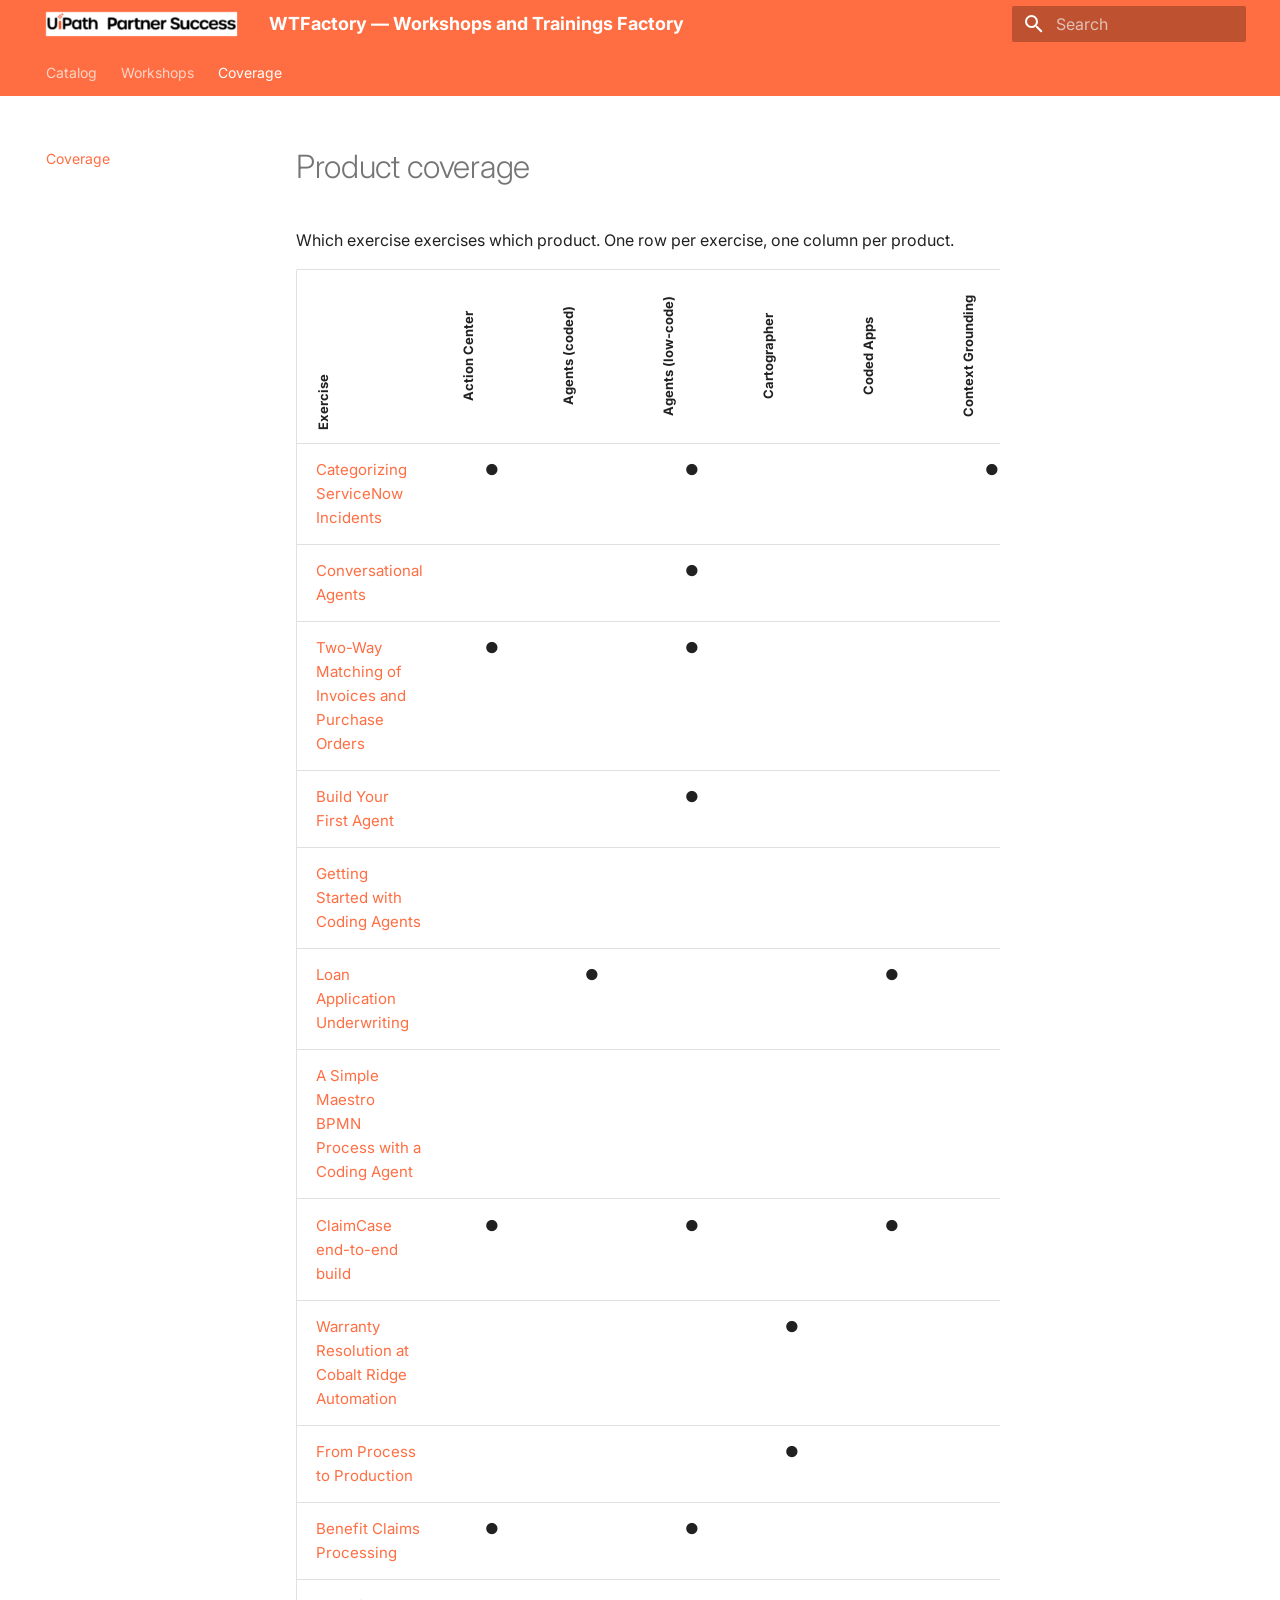
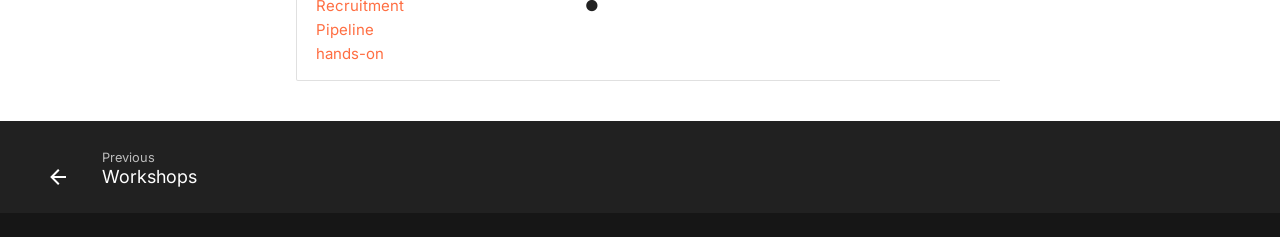
==== commit 00d1c875: "Deployed 77208c5 with MkDocs version: 1.6.1" ====
--- a/coverage/index.html
+++ b/coverage/index.html
@@ -25,7 +25,7 @@
     
     
       
-        <title>Coverage - UiPath Practice — Workshop Catalog</title>
+        <title>Coverage - WTFactory — Workshops and Trainings Factory</title>
       
     
     
@@ -90,7 +90,7 @@
 
 <header class="md-header" data-md-component="header">
   <nav class="md-header__inner md-grid" aria-label="Header">
-    <a href=".." title="UiPath Practice — Workshop Catalog" class="md-header__button md-logo" aria-label="UiPath Practice — Workshop Catalog" data-md-component="logo">
+    <a href=".." title="WTFactory — Workshops and Trainings Factory" class="md-header__button md-logo" aria-label="WTFactory — Workshops and Trainings Factory" data-md-component="logo">
       
   <img src="../assets/images/logo.png" alt="logo">
 
@@ -103,7 +103,7 @@
       <div class="md-header__ellipsis">
         <div class="md-header__topic">
           <span class="md-ellipsis">
-            UiPath Practice — Workshop Catalog
+            WTFactory — Workshops and Trainings Factory
           </span>
         </div>
         <div class="md-header__topic" data-md-component="header-topic">
@@ -257,12 +257,12 @@
 
 <nav class="md-nav md-nav--primary md-nav--lifted" aria-label="Navigation" data-md-level="0">
   <label class="md-nav__title" for="__drawer">
-    <a href=".." title="UiPath Practice — Workshop Catalog" class="md-nav__button md-logo" aria-label="UiPath Practice — Workshop Catalog" data-md-component="logo">
+    <a href=".." title="WTFactory — Workshops and Trainings Factory" class="md-nav__button md-logo" aria-label="WTFactory — Workshops and Trainings Factory" data-md-component="logo">
       
   <img src="../assets/images/logo.png" alt="logo">
 
     </a>
-    UiPath Practice — Workshop Catalog
+    WTFactory — Workshops and Trainings Factory
   </label>
   
   <ul class="md-nav__list" data-md-scrollfix>
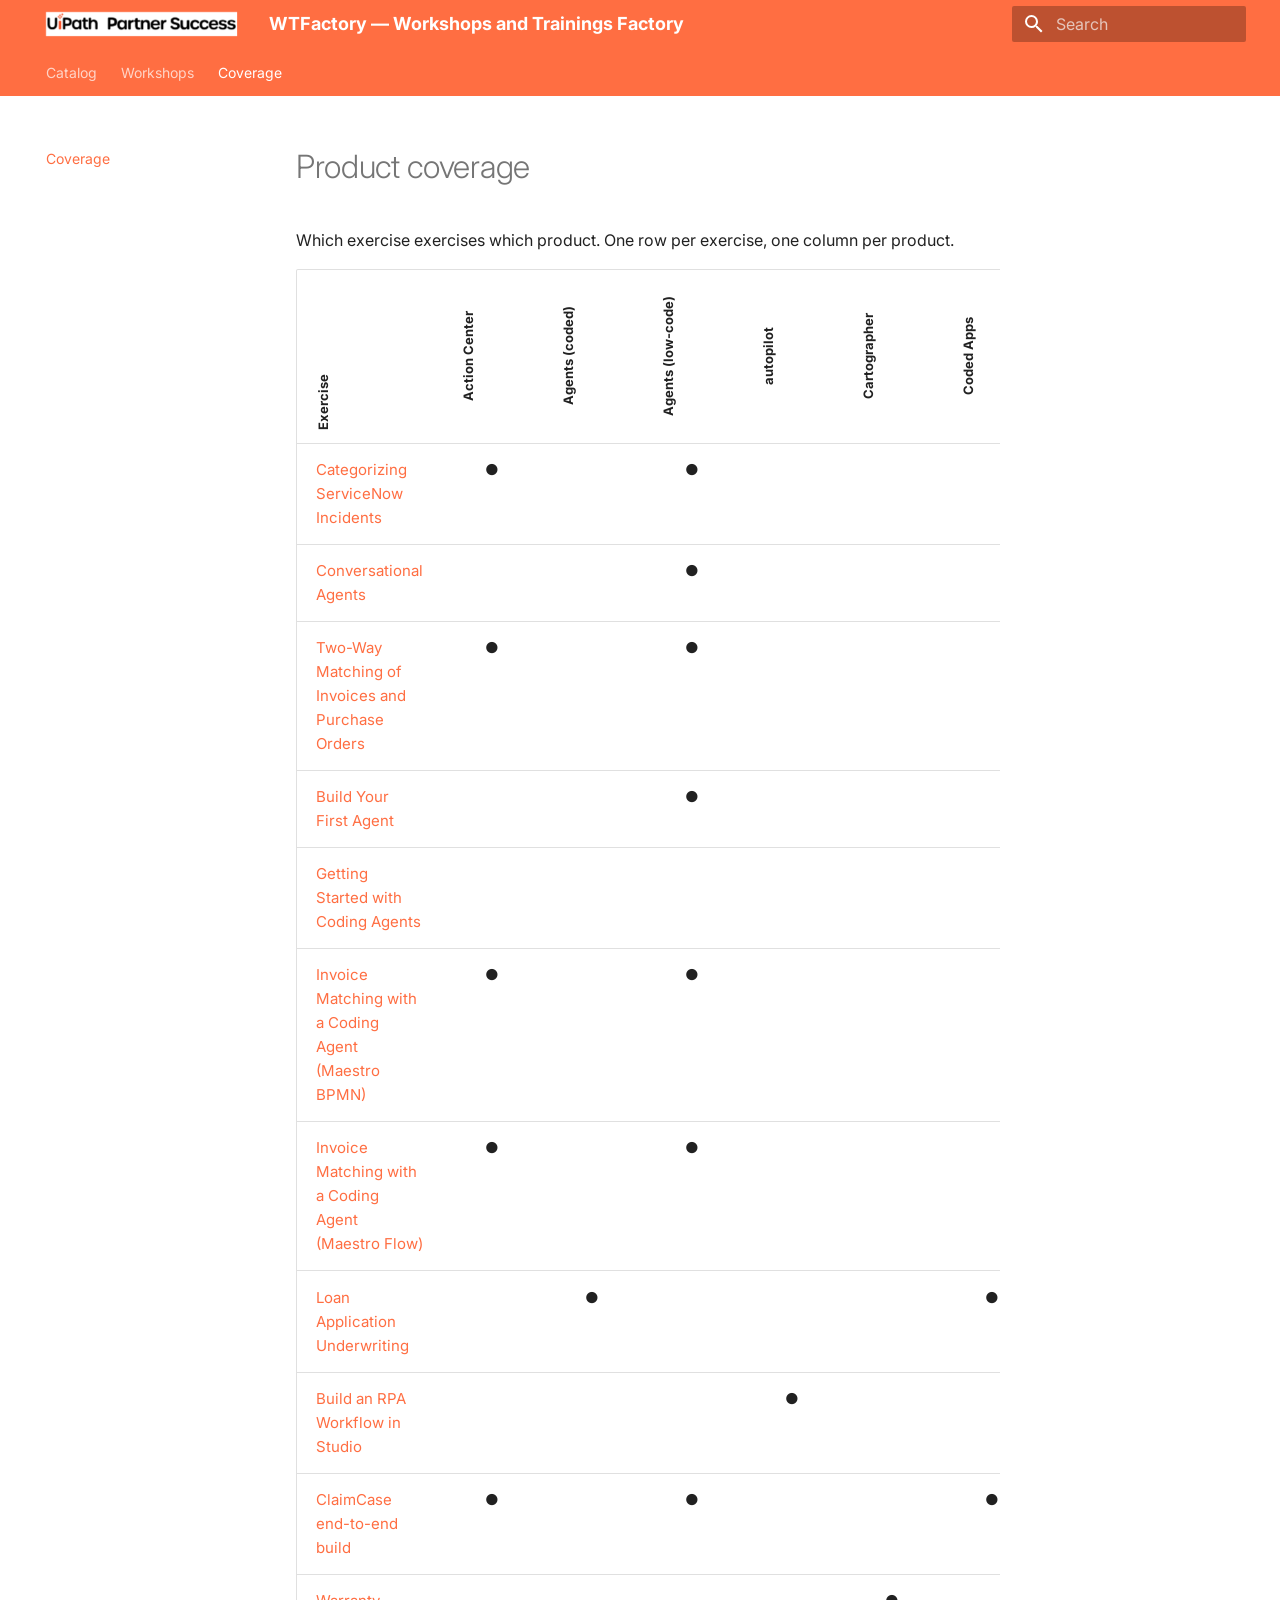
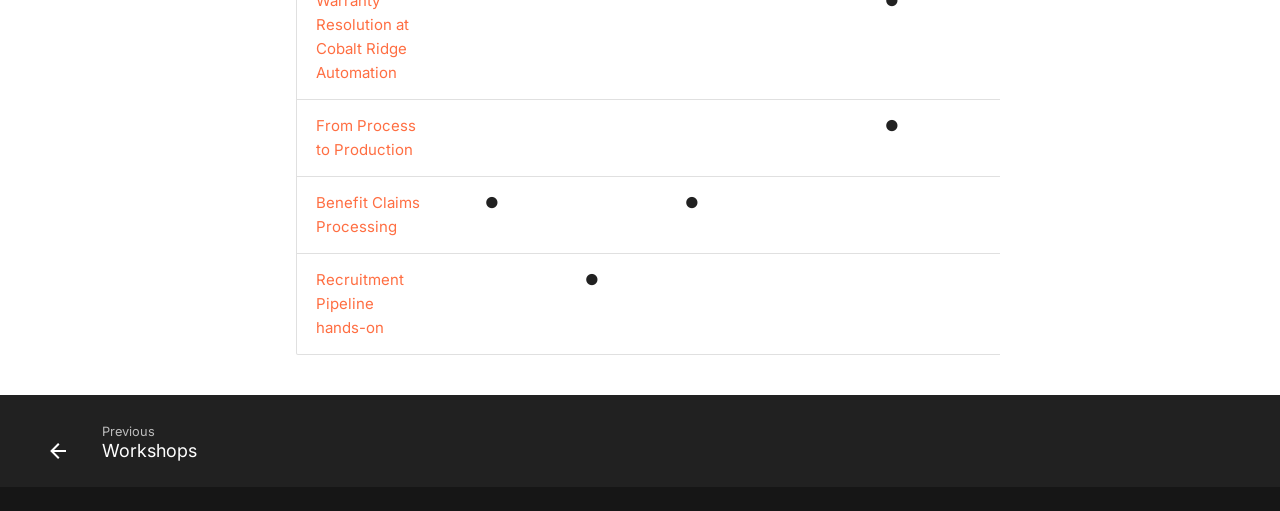
==== commit 0213f72b: "Deployed b53f872 with MkDocs version: 1.6.1" ====
--- a/coverage/index.html
+++ b/coverage/index.html
@@ -403,6 +403,7 @@
 <th style="text-align: center;">Action Center</th>
 <th style="text-align: center;">Agents (coded)</th>
 <th style="text-align: center;">Agents (low-code)</th>
+<th style="text-align: center;">autopilot</th>
 <th style="text-align: center;">Cartographer</th>
 <th style="text-align: center;">Coded Apps</th>
 <th style="text-align: center;">Context Grounding</th>
@@ -416,6 +417,7 @@
 <th style="text-align: center;">Maestro Flow</th>
 <th style="text-align: center;">Orchestrator</th>
 <th style="text-align: center;">RPA</th>
+<th style="text-align: center;">studio-desktop</th>
 <th style="text-align: center;">uip CLI &amp; skills</th>
 </tr>
 </thead>
@@ -427,11 +429,13 @@
 <td style="text-align: center;">●</td>
 <td style="text-align: center;"></td>
 <td style="text-align: center;"></td>
-<td style="text-align: center;">●</td>
-<td style="text-align: center;"></td>
-<td style="text-align: center;"></td>
-<td style="text-align: center;"></td>
-<td style="text-align: center;">●</td>
+<td style="text-align: center;"></td>
+<td style="text-align: center;">●</td>
+<td style="text-align: center;"></td>
+<td style="text-align: center;"></td>
+<td style="text-align: center;"></td>
+<td style="text-align: center;">●</td>
+<td style="text-align: center;"></td>
 <td style="text-align: center;"></td>
 <td style="text-align: center;"></td>
 <td style="text-align: center;"></td>
@@ -448,7 +452,9 @@
 <td style="text-align: center;"></td>
 <td style="text-align: center;"></td>
 <td style="text-align: center;"></td>
-<td style="text-align: center;">●</td>
+<td style="text-align: center;"></td>
+<td style="text-align: center;">●</td>
+<td style="text-align: center;"></td>
 <td style="text-align: center;"></td>
 <td style="text-align: center;"></td>
 <td style="text-align: center;"></td>
@@ -472,25 +478,29 @@
 <td style="text-align: center;"></td>
 <td style="text-align: center;"></td>
 <td style="text-align: center;"></td>
-<td style="text-align: center;">●</td>
-<td style="text-align: center;">●</td>
-<td style="text-align: center;"></td>
-<td style="text-align: center;"></td>
-<td style="text-align: center;">●</td>
-<td style="text-align: center;"></td>
-<td style="text-align: center;"></td>
-</tr>
-<tr>
-<td><a href="https://uipath-practice.github.io/CodingAgentsCourse/getting-started/3-build-your-first-agent/">Build Your First Agent</a></td>
-<td style="text-align: center;"></td>
-<td style="text-align: center;"></td>
-<td style="text-align: center;">●</td>
-<td style="text-align: center;"></td>
-<td style="text-align: center;"></td>
-<td style="text-align: center;"></td>
-<td style="text-align: center;"></td>
-<td style="text-align: center;"></td>
-<td style="text-align: center;">●</td>
+<td style="text-align: center;"></td>
+<td style="text-align: center;">●</td>
+<td style="text-align: center;">●</td>
+<td style="text-align: center;"></td>
+<td style="text-align: center;"></td>
+<td style="text-align: center;">●</td>
+<td style="text-align: center;"></td>
+<td style="text-align: center;"></td>
+<td style="text-align: center;"></td>
+</tr>
+<tr>
+<td><a href="https://uipath-practice.github.io/CodingAgentsCourse/getting-started/4-build-your-first-agent/">Build Your First Agent</a></td>
+<td style="text-align: center;"></td>
+<td style="text-align: center;"></td>
+<td style="text-align: center;">●</td>
+<td style="text-align: center;"></td>
+<td style="text-align: center;"></td>
+<td style="text-align: center;"></td>
+<td style="text-align: center;"></td>
+<td style="text-align: center;"></td>
+<td style="text-align: center;"></td>
+<td style="text-align: center;">●</td>
+<td style="text-align: center;"></td>
 <td style="text-align: center;"></td>
 <td style="text-align: center;"></td>
 <td style="text-align: center;"></td>
@@ -518,6 +528,52 @@
 <td style="text-align: center;"></td>
 <td style="text-align: center;"></td>
 <td style="text-align: center;"></td>
+<td style="text-align: center;"></td>
+<td style="text-align: center;"></td>
+<td style="text-align: center;">●</td>
+</tr>
+<tr>
+<td><a href="https://uipath-practice.github.io/CodingAgentsCourse/invoice-matching/">Invoice Matching with a Coding Agent (Maestro BPMN)</a></td>
+<td style="text-align: center;">●</td>
+<td style="text-align: center;"></td>
+<td style="text-align: center;">●</td>
+<td style="text-align: center;"></td>
+<td style="text-align: center;"></td>
+<td style="text-align: center;"></td>
+<td style="text-align: center;"></td>
+<td style="text-align: center;"></td>
+<td style="text-align: center;">●</td>
+<td style="text-align: center;">●</td>
+<td style="text-align: center;">●</td>
+<td style="text-align: center;">●</td>
+<td style="text-align: center;">●</td>
+<td style="text-align: center;"></td>
+<td style="text-align: center;"></td>
+<td style="text-align: center;">●</td>
+<td style="text-align: center;"></td>
+<td style="text-align: center;"></td>
+<td style="text-align: center;">●</td>
+</tr>
+<tr>
+<td><a href="https://uipath-practice.github.io/CodingAgentsCourse/invoice-matching/">Invoice Matching with a Coding Agent (Maestro Flow)</a></td>
+<td style="text-align: center;">●</td>
+<td style="text-align: center;"></td>
+<td style="text-align: center;">●</td>
+<td style="text-align: center;"></td>
+<td style="text-align: center;"></td>
+<td style="text-align: center;"></td>
+<td style="text-align: center;"></td>
+<td style="text-align: center;"></td>
+<td style="text-align: center;">●</td>
+<td style="text-align: center;">●</td>
+<td style="text-align: center;">●</td>
+<td style="text-align: center;">●</td>
+<td style="text-align: center;"></td>
+<td style="text-align: center;"></td>
+<td style="text-align: center;">●</td>
+<td style="text-align: center;">●</td>
+<td style="text-align: center;"></td>
+<td style="text-align: center;"></td>
 <td style="text-align: center;">●</td>
 </tr>
 <tr>
@@ -526,39 +582,43 @@
 <td style="text-align: center;">●</td>
 <td style="text-align: center;"></td>
 <td style="text-align: center;"></td>
-<td style="text-align: center;">●</td>
-<td style="text-align: center;"></td>
-<td style="text-align: center;"></td>
-<td style="text-align: center;"></td>
-<td style="text-align: center;"></td>
-<td style="text-align: center;"></td>
-<td style="text-align: center;"></td>
-<td style="text-align: center;"></td>
-<td style="text-align: center;"></td>
-<td style="text-align: center;">●</td>
-<td style="text-align: center;"></td>
-<td style="text-align: center;">●</td>
-<td style="text-align: center;">●</td>
-</tr>
-<tr>
-<td><a href="https://uipath-practice.github.io/CodingAgentsCourse/getting-started/4-simple-bpmn/">A Simple Maestro BPMN Process with a Coding Agent</a></td>
-<td style="text-align: center;"></td>
-<td style="text-align: center;"></td>
-<td style="text-align: center;"></td>
-<td style="text-align: center;"></td>
-<td style="text-align: center;"></td>
-<td style="text-align: center;"></td>
-<td style="text-align: center;"></td>
-<td style="text-align: center;"></td>
-<td style="text-align: center;"></td>
-<td style="text-align: center;"></td>
-<td style="text-align: center;"></td>
-<td style="text-align: center;">●</td>
-<td style="text-align: center;"></td>
-<td style="text-align: center;"></td>
-<td style="text-align: center;"></td>
-<td style="text-align: center;"></td>
-<td style="text-align: center;">●</td>
+<td style="text-align: center;"></td>
+<td style="text-align: center;">●</td>
+<td style="text-align: center;"></td>
+<td style="text-align: center;"></td>
+<td style="text-align: center;"></td>
+<td style="text-align: center;"></td>
+<td style="text-align: center;"></td>
+<td style="text-align: center;"></td>
+<td style="text-align: center;"></td>
+<td style="text-align: center;"></td>
+<td style="text-align: center;">●</td>
+<td style="text-align: center;"></td>
+<td style="text-align: center;">●</td>
+<td style="text-align: center;"></td>
+<td style="text-align: center;">●</td>
+</tr>
+<tr>
+<td><a href="https://uipath-practice.github.io/CodingAgentsCourse/getting-started/3-build-an-rpa-workflow/">Build an RPA Workflow in Studio</a></td>
+<td style="text-align: center;"></td>
+<td style="text-align: center;"></td>
+<td style="text-align: center;"></td>
+<td style="text-align: center;">●</td>
+<td style="text-align: center;"></td>
+<td style="text-align: center;"></td>
+<td style="text-align: center;"></td>
+<td style="text-align: center;"></td>
+<td style="text-align: center;"></td>
+<td style="text-align: center;"></td>
+<td style="text-align: center;"></td>
+<td style="text-align: center;"></td>
+<td style="text-align: center;"></td>
+<td style="text-align: center;"></td>
+<td style="text-align: center;"></td>
+<td style="text-align: center;"></td>
+<td style="text-align: center;">●</td>
+<td style="text-align: center;">●</td>
+<td style="text-align: center;"></td>
 </tr>
 <tr>
 <td><a href="https://uipath-practice.github.io/ClaimCaseWorkshop/">ClaimCase end-to-end build</a></td>
@@ -566,17 +626,19 @@
 <td style="text-align: center;"></td>
 <td style="text-align: center;">●</td>
 <td style="text-align: center;"></td>
-<td style="text-align: center;">●</td>
-<td style="text-align: center;"></td>
-<td style="text-align: center;"></td>
-<td style="text-align: center;">●</td>
-<td style="text-align: center;"></td>
-<td style="text-align: center;"></td>
-<td style="text-align: center;">●</td>
-<td style="text-align: center;"></td>
-<td style="text-align: center;">●</td>
-<td style="text-align: center;"></td>
-<td style="text-align: center;">●</td>
+<td style="text-align: center;"></td>
+<td style="text-align: center;">●</td>
+<td style="text-align: center;"></td>
+<td style="text-align: center;"></td>
+<td style="text-align: center;">●</td>
+<td style="text-align: center;"></td>
+<td style="text-align: center;"></td>
+<td style="text-align: center;">●</td>
+<td style="text-align: center;"></td>
+<td style="text-align: center;">●</td>
+<td style="text-align: center;"></td>
+<td style="text-align: center;">●</td>
+<td style="text-align: center;"></td>
 <td style="text-align: center;"></td>
 <td style="text-align: center;">●</td>
 </tr>
@@ -585,7 +647,9 @@
 <td style="text-align: center;"></td>
 <td style="text-align: center;"></td>
 <td style="text-align: center;"></td>
-<td style="text-align: center;">●</td>
+<td style="text-align: center;"></td>
+<td style="text-align: center;">●</td>
+<td style="text-align: center;"></td>
 <td style="text-align: center;"></td>
 <td style="text-align: center;"></td>
 <td style="text-align: center;"></td>
@@ -605,15 +669,17 @@
 <td style="text-align: center;"></td>
 <td style="text-align: center;"></td>
 <td style="text-align: center;"></td>
-<td style="text-align: center;">●</td>
-<td style="text-align: center;"></td>
-<td style="text-align: center;"></td>
-<td style="text-align: center;"></td>
-<td style="text-align: center;"></td>
-<td style="text-align: center;"></td>
-<td style="text-align: center;"></td>
-<td style="text-align: center;"></td>
-<td style="text-align: center;">●</td>
+<td style="text-align: center;"></td>
+<td style="text-align: center;">●</td>
+<td style="text-align: center;"></td>
+<td style="text-align: center;"></td>
+<td style="text-align: center;"></td>
+<td style="text-align: center;"></td>
+<td style="text-align: center;"></td>
+<td style="text-align: center;"></td>
+<td style="text-align: center;"></td>
+<td style="text-align: center;">●</td>
+<td style="text-align: center;"></td>
 <td style="text-align: center;"></td>
 <td style="text-align: center;"></td>
 <td style="text-align: center;"></td>
@@ -631,13 +697,15 @@
 <td style="text-align: center;"></td>
 <td style="text-align: center;"></td>
 <td style="text-align: center;"></td>
-<td style="text-align: center;">●</td>
-<td style="text-align: center;">●</td>
-<td style="text-align: center;">●</td>
-<td style="text-align: center;"></td>
-<td style="text-align: center;"></td>
-<td style="text-align: center;"></td>
-<td style="text-align: center;">●</td>
+<td style="text-align: center;"></td>
+<td style="text-align: center;">●</td>
+<td style="text-align: center;">●</td>
+<td style="text-align: center;">●</td>
+<td style="text-align: center;"></td>
+<td style="text-align: center;"></td>
+<td style="text-align: center;"></td>
+<td style="text-align: center;">●</td>
+<td style="text-align: center;"></td>
 <td style="text-align: center;"></td>
 </tr>
 <tr>
@@ -655,9 +723,11 @@
 <td style="text-align: center;"></td>
 <td style="text-align: center;"></td>
 <td style="text-align: center;"></td>
-<td style="text-align: center;">●</td>
-<td style="text-align: center;"></td>
-<td style="text-align: center;">●</td>
+<td style="text-align: center;"></td>
+<td style="text-align: center;">●</td>
+<td style="text-align: center;"></td>
+<td style="text-align: center;">●</td>
+<td style="text-align: center;"></td>
 <td style="text-align: center;">●</td>
 </tr>
 </tbody>
